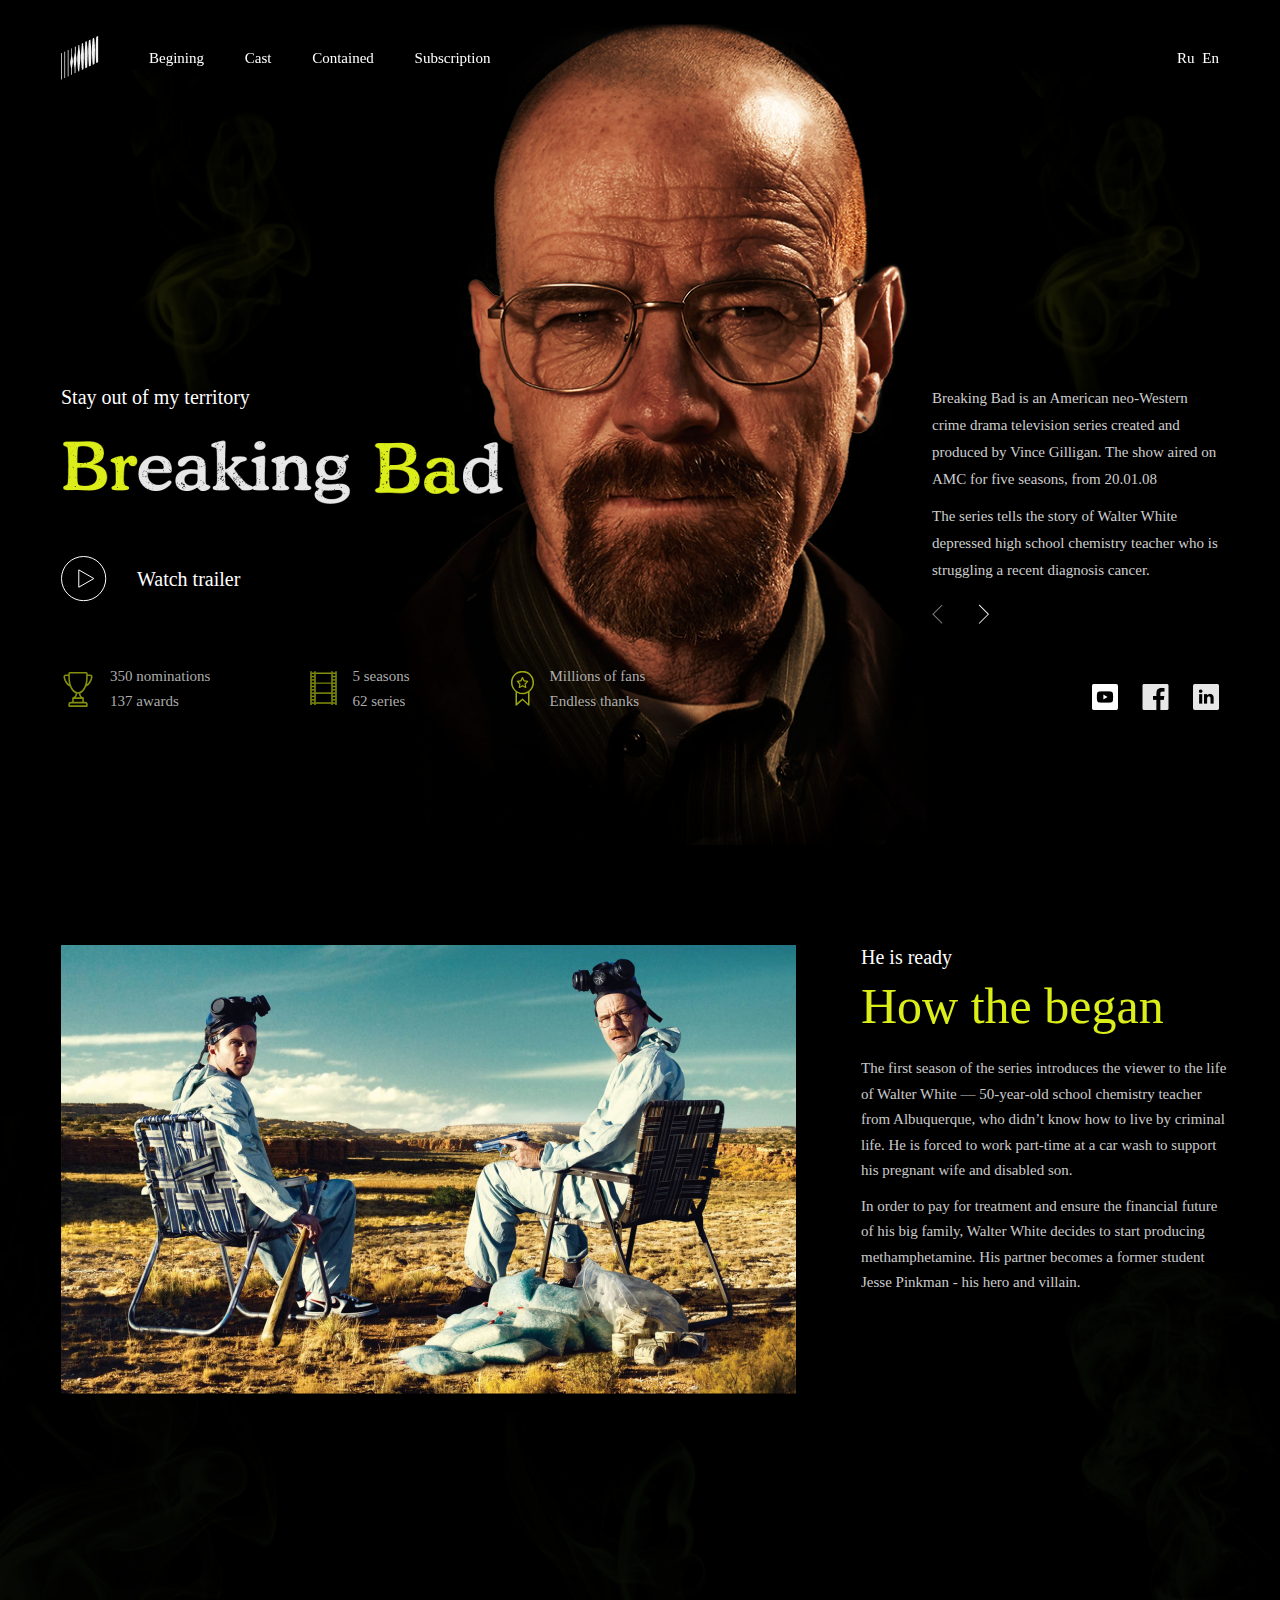
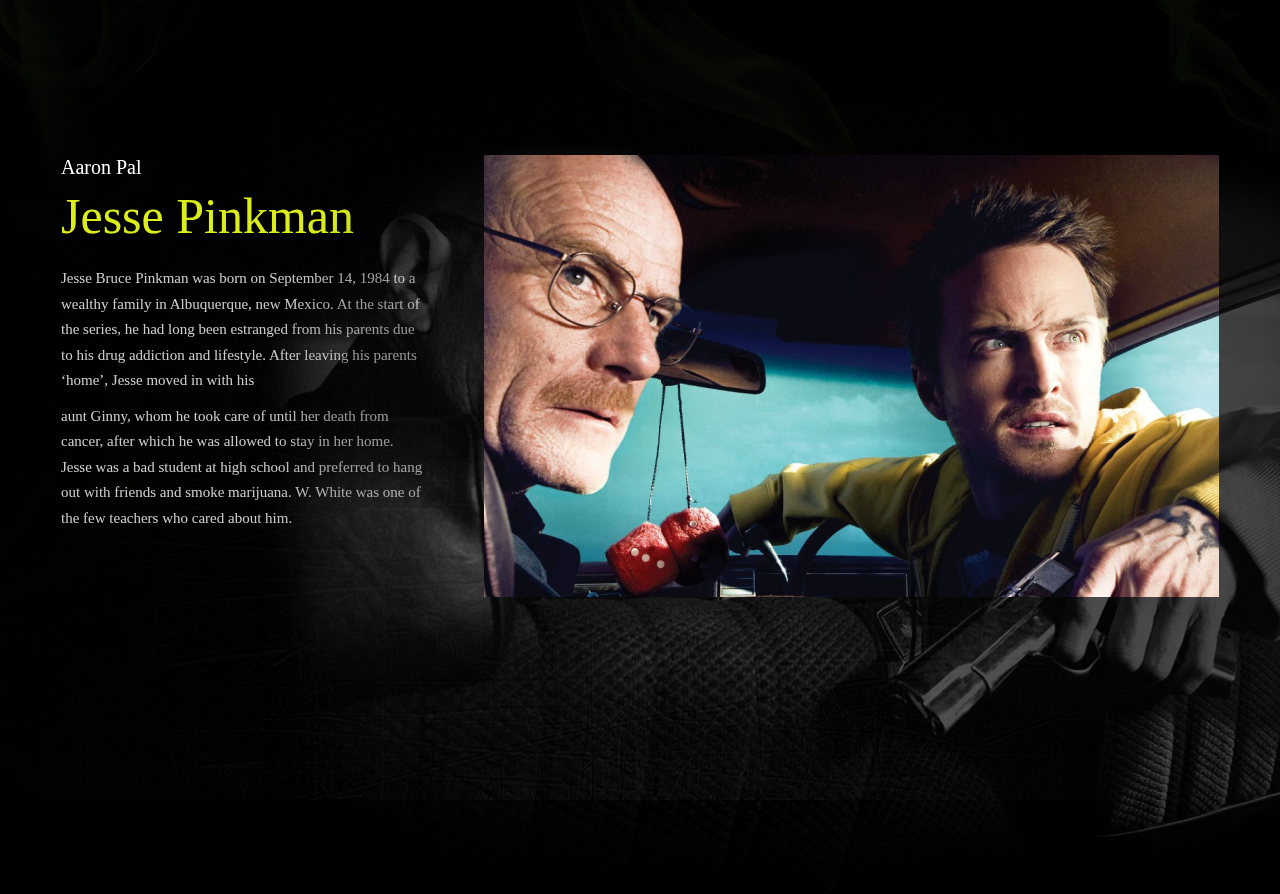
==== docs/index.html @ 936f20aa "docs" ====
<!DOCTYPE html>
<html lang="en">
  <head>
    <meta charset="UTF-8" />
    <meta name="viewport" content="width=device-width, initial-scale=1.0" />
    <meta http-equiv="X-UA-Compatible" content="ie=edge" />
    <title>Breaking Bad redesign</title>
    <link rel="stylesheet" href="css/main.css" />
    <link rel="stylesheet" href="css/swiper.css" />
    <link rel="stylesheet" href="assets/reset.css" />
    <link rel="stylesheet" href="assets/audioplayer.css" />
    <link
      href="//db.onlinewebfonts.com/c/5a2d744f08ebe9cbea82e94d86efece9?family=Cooper+Md+BT"
      rel="stylesheet"
      type="text/css"
    />
    <link rel="stylesheet" href="fonts/ProximaNova/stylesheet.css" />
  </head>

  <body>
    <!-- Head -->
    <div class="header">
      <div class="wrapper">
        <!-- Head logo, menu-->
        <div class="top-panel">
          <div class="container">
            <div class="row-top-panel">
              <div class="top-panel__notification">
                <div class="top-panel__logo">
                  <a href=""><img src="/img/logo.png" alt=""/></a>
                </div>

                <div class="top-panel__menu">
                  <!-- Desctop navigations -->
                  <ul class="nav">
                    <li class="nav__item">
                      <a href="#Begining" class="nav__link">Begining</a>
                    </li>
                    <li class="nav__item">
                      <a href="#Cast" class="nav__link">Cast</a>
                    </li>
                    <li class="nav__item">
                      <a href="#Сontained" class="nav__link">Сontained</a>
                    </li>
                    <li class="nav__item">
                      <a href="#Subscription" class="nav__link">Subscription</a>
                    </li>
                  </ul>
                  <!--// Desctop navigations -->
                </div>
              </div>
              <div class="top-panel__language top-panel__menu">
                <ul class="nav">
                  <li class="nav__item nav__item--small">
                    <a class="nav__link" href="#">Ru</a>
                  </li>
                  <li class="nav__item">
                    <a class="nav__link" href="#">En</a>
                  </li>
                </ul>

                <!-- Button menu -->
                <div id="menu-togle" class="menu-icon">
                  <div class="menu-icon-line"></div>
                </div>
                <!--// Button menu -->

                <!-- Mobile navigations -->
                <div id="mobile-nav" class="mobile-nav">
                  <div class="mobile-nav__title">Menu</div>
                  <ul class="mobile-nav__list">
                    <li class="mobile-nav__item">
                      <a href="#Begining" class="mobile-nav__link">Begining</a>
                    </li>
                    <li class="mobile-nav__item">
                      <a href="#Jesse" class="mobile-nav__link">Jesse</a>
                    </li>
                    <li class="mobile-nav__item">
                      <a href="#Heisenberg" class="mobile-nav__link">Heisenberg</a>
                    </li>
                    <li class="mobile-nav__item">
                      <a href="#Cast" class="mobile-nav__link">Cast</a>
                    </li>
                    <li class="mobile-nav__item">
                      <a href="#Сontained" class="mobile-nav__link"
                        >Сontained</a
                      >
                    </li>
                    <li class="mobile-nav__item">
                      <a href="#Subscription" class="mobile-nav__link"
                        >Subscription</a
                      >
                    </li>
                  </ul>

                  <div class="footer-panel__language mobile-menu__language">
                    <ul class="nav-footer">
                      <li class="nav__item nav__item--small">
                        <a class="nav__link" href="#">Ru</a>
                      </li>
                      <li class="nav__item">
                        <a class="nav__link" href="#">En</a>
                      </li>
                    </ul>
                  </div>

                  <div class="mobile-menu__icons">
                    <ul>
                      <li>
                        <a href="#" class="footer-panel__icons">
                          <img src="/img/icons/youtube.png" alt="youtube" />
                        </a>
                        <a href="#" class="footer-panel__icons">
                          <img src="/img/icons/facebook.png" alt="facebook" />
                        </a>
                        <a href="#" class="footer-panel__icons">
                          <img src="/img/icons/linkedin.png" alt="instagramm" />
                        </a>
                      </li>
                    </ul>
                  </div>

                  

                </div>
                
                <!--// Mobile navigations -->

              </div>
            </div>
          </div>
        </div>
        <!-- //Head logo, menu-->

        <!-- Middle head-->
        <div class="middle-panel">
          <div class="container">
            <div class="row-middle-panel">
              <div class="middle-panel__left">
                <!-- <div class="middle-panel__left-img">
                                <img src="/img/smoke.png" alt="">
                            </div> -->
                <div class="middle-panel__slogan">
                  Stay out of my territory
                </div>
                <div class="middle-panel__title">
                  <img src="/img/header-img/title.png" alt="Breaking Bad" />
                </div>
                <div class="middle-panel__title-medium">
                  <img
                    src="/img/header-img/title-medium.png"
                    alt="Breaking Bad"
                  />
                </div>
                <div class="middle-panel__title-small">
                  <img
                    class="img-adaptive"
                    src="/img/header-img/title-small.png"
                    alt="Breaking Bad"
                  />
                </div>
                <div class="middle-panel__play">
                  <div class="middle-panel__play-img">
                    <img src="/img/play.svg" alt="play" />
                  </div>
                  <div class="middle-panel__play-text">
                    <a href="#">Watch trailer</a>
                  </div>
                </div>
              </div>
              <div class="middle-panel__first-text">
                <div class="middle-panel__right">
                  
                    <p class="middle-panel__right-text">
                      Breaking Bad is an American neo-Western crime drama television
                      series created and produced by Vince Gilligan. The show aired
                      on AMC for five seasons, from 20.01.08
                    </p>
                    <p class="middle-panel__right-text">
                      The series tells the story of Walter White depressed high
                      school chemistry teacher who is struggling a recent diagnosis
                      cancer.
                    </p>
                  
                  <div class="row-menu">
                    <div class="row-menu__left row-menu__right--opacity" data-direction="left">
                      <img
                        src="/img/icons/row-l.png"
                        alt="left"
                        data-direction="left"
                      />
                    </div>
                    <div class="row-menu__right" data-direction="right">
                      <img
                        src="/img/icons/row-r.png"
                        alt="right"
                        data-direction="right"
                      />
                    </div>
                  </div>
                </div>
              </div>
              <div class="middle-panel__second-text display-none">
                <div class="middle-panel__right">
                  <p class="middle-panel__right-text">
                    Together with his student Jesse Pinkman,
                    White turns to a life of crime by producing
                    and selling crystallized methamphetamine
                    to secure his family's future before he dies. 
                  </p>
                  <p class="middle-panel__right-text">
                    Gilligan characterized the series showing 
                    Walter's transformation from a soft-spoken 
                    Mr. Chips into famous Scarface (Al Pachino).
                  </p>
                  <div class="row-menu row-menu__second">
                    <div class="row-menu__left"  data-direction="left-second">
                      <img
                        src="/img/icons/row-l.png"
                        alt="left"
                        data-direction="left-second"
                      />
                    </div>
                    <div class="row-menu__right"  data-direction="right-second">
                      <img
                        src="/img/icons/row-r.png"
                        alt="right"
                        data-direction="right-second"
                      />
                    </div>
                  </div>
                </div>
              </div>
              <div class="middle-panel__third-text display-none">
                <div class="middle-panel__right">
                  <p class="middle-panel__right-text">
                    “Breaking bad” won wide critical acclaim, 
                    received high ratings, and was recognized 
                    one of the best American television series. 
                    The series was awarded many high awards. 
                  </p>
                  <p class="middle-panel__right-text">
                    Including 16 primetime Emmy awards, two 
                    Golden globes»,  two of the Peabody award, 
                    eight awards "Satellite», one BAFTA award.
                  </p>
                  <div class="row-menu row-menu__third">
                    <div class="row-menu__left" data-direction="left-third">
                      <img
                        src="/img/icons/row-l.png"
                        alt="left"
                        data-direction="left-third"
                      />
                    </div>
                    <div class="row-menu__right--opacity">
                      <img
                        src="/img/icons/row-r.png"
                        alt="right"
                        
                      />
                    </div>
                  </div>
                </div>
              </div>
            </div>
          </div>
        </div>
        <!-- // Middle head -->

        <!-- Footer panel head -->
        <div class="footer-panel">
          <div class="container">
            <div class="row-footer-panel">
              <div class="footer-panel__left">
                <div class="footer-panel__factoids">
                  <div class="footer-panel__factoids-price">
                    <img src="/img/factoids/trophy.svg" alt="prices" />
                  </div>
                  <div class="footer-panel__factoids-text">
                    <span>350 nominations</span>
                    <span>137 awards </span>
                  </div>
                </div>
                <div class="footer-panel__factoids">
                  <div class="footer-panel__factoids-price">
                    <img src="/img/factoids/bu.svg" alt="film" />
                  </div>
                  <div class="footer-panel__factoids-text">
                    <span>5 seasons</span>
                    <span>62 series </span>
                  </div>
                </div>
                <div
                  class="footer-panel__factoids footer-panel__factoids--length"
                >
                  <div class="footer-panel__factoids-price">
                    <img src="/img/factoids/medal.svg" alt="medal" />
                  </div>
                  <div class="footer-panel__factoids-text">
                    <span>Millions of fans</span>
                    <span>Endless thanks </span>
                  </div>
                </div>
                <div class="footer-panel__lang">
                  <ul>
                    <li class="nav__item nav__item--small">
                      <a class="nav__link" href="#">Ru</a>
                    </li>
                    <li class="nav__item">
                      <a class="nav__link" href="#">En</a>
                    </li>
                  </ul>
                </div>
                
              </div>

              <div class="footer-panel__right">
                <ul>
                  <li>
                    <a href="#" class="footer-panel__icons">
                      <img src="/img/icons/youtube.png" alt="youtube" />
                    </a>
                    <a href="#" class="footer-panel__icons">
                      <img src="/img/icons/facebook.png" alt="facebook" />
                    </a>
                    <a href="#" class="footer-panel__icons">
                      <img src="/img/icons/linkedin.png" alt="instagramm" />
                    </a>
                  </li>
                </ul>
              </div>
              
            </div>
          </div>
        </div>
        <!-- // Footer panel head -->
      </div>

      <!-- Section begin -->
      <div id="Begining" class="section-begin">
        <div class="container">
          <div class="row-section-begin">
            <div class="section-begin__left">
              <img src="/img/sections-img/begin.png" alt="Beginning" />
            </div>
            <div class="section-begin__left-medium">
              <img
                class="begin-img"
                src="/img/sections-img/begin.png"
                alt="Beginning"
              />
            </div>
            <div class="section-begin__right">
              <div class="section__subtitle">
                He is ready
              </div>
              <h2 class="section__title">
                How the began
              </h2>
              <div class="section__text">
                <p>
                  The first season of the series introduces the viewer to the
                  life of Walter White — 50-year-old school chemistry teacher
                  from Albuquerque, who didn’t know how to live by criminal
                  life. He is forced to work part-time at a car wash to support
                  his pregnant wife and disabled son.
                </p>
                <p>
                  In order to pay for treatment and ensure the financial future
                  of his big family, Walter White decides to start producing
                  methamphetamine. His partner becomes a
                  former student Jesse Pinkman - his hero and villain.
                </p>
              </div>
            </div>
          </div>
        </div>
      </div>
      <!--// Section begin -->
    </div>
    <!-- //Head -->

    <!-- Section second -->
    <div id="Jesse" class="section-second">
      <div class="container">
        <div class="row-section-second">
          <div class="section-second__right">
            <img
              src="/img/jesse.png"
              class="section-second__img"
              alt="Jesse Pinkman"
            />
          </div>
          <div class="section-second__left">
            <div class="section__subtitle">
              Aaron Pal
            </div>
            <h2 class="section__title">
              Jesse Pinkman
            </h2>
            <div class="section__text">
              <p>
                Jesse Bruce Pinkman was born on September 14, 1984 to a wealthy
                family in Albuquerque, new Mexico. At the start of the series,
                he had long been estranged from his parents due to his drug
                addiction and lifestyle. After leaving his parents ‘home’, Jesse
                moved in with his
              </p>
              <p>
                aunt Ginny, whom he took care of until her death from cancer,
                after which he was allowed to stay in her home. Jesse was a bad
                student at high school and preferred to hang out with friends
                and smoke marijuana. W. White was one of the few teachers who
                cared about him.
              </p>
            </div>
          </div>
        </div>
      </div>
    </div>

    <!--// Section second -->

    <!-- Section-third -->
    <div id="Heisenberg" class="section-third display-none">
      <div class="container">
        <div class="row-section-third">
          <div class="section-third__right">
            <img
              src="/img/heisenberg.png"
              class="section-third__img"
              alt="Jesse Pinkman"
            />
          </div>
          <div class="section-third__left">
            <div class="section__subtitle">
              He still found
            </div>
            <h2 class="section__title">
              Heisenberg
            </h2>
            <div class="section__text">
              <p>
                Is the seventh episode of the fifth season of Breaking Bad and
                the fifty-third episode altogether. In the middle of the desert,
                Walter White addresses Declan and his bodyguards about the
                methylamine deal Mike and Jess Pinkman had previously arranged.
                mine and that Walt
              </p>
              <p>
                Declan is not pleased to hear there's no methylamine and that
                Walt is keeping it all for himself. Walt offers to continue
                cooking his 99.1% pure Blue Sky. Walt explains that the
                substantial difference in quality betwe his end.
              </p>
            </div>
          </div>
        </div>
      </div>
    </div>
    <!--// Section-third -->

    <!-- Section-fourth -->
    <div id="Cast" class="section-fourth display-none">
      <div class="container">
        <div class="row-section-fourth">
          <div class="section-fourth__right">
            <img
              src="/img/rouls/mike.png"
              class="section-fourth__img"
              alt="Jonathan Banks"
            />
          </div>
          <div class="section-fourth__right-jesse">
            <img
              src="/img/rouls/jesse.jpg"
              class="section-fourth__img"
              alt="Jonathan Banks"
            />
          </div>
          <div class="section-fourth__left">
            <div class="section__subtitle">
              Jonathan Banks
            </div>
            <h2 class="section__title">
              Mike Ehrmantraut
            </h2>
            <div class="section-fourth__text">
              <p>
                Mike is a former Philadelphia police officer who works for
                Gus—and, on occasion, Saul—as a private investigator, head of
                security, cleaner, and hitman. His reasons for leaving the force
                in Philadelphia are never specified during the Breaking Bad
                series, but are detailed in Better Call Saul, never specified
                during the Breaking.
              </p>
              <p>
                Mike is a former Philadelphia police officer who works for
                Gus—and, on occasion, Saul—as a private investigator, head of
                security, cleaner, and hitman. His reasons for leaving the force
                in Philadelphia are never specified during the Breaking Bad
                series, but are detailed in Better Call Saul, who works for
                Gus—and, on occasion.
              </p>
            </div>
            <div class="section-fourth__preview">
              <div id="#jesse" class="section-fourth__preview-min">
                <div id="#jesse" class="section-fourth__preview-img">
                  <a id="#jesse" href="#"
                    ><img src="/img/rouls/min/jesse.jpg" alt="Jonathan Banks"
                  /></a>
                </div>
                <a class="section-fourth__preview-title">Jessy Pinkman</a>
              </div>
              <div class="section-fourth__preview-min">
                <div class="section-fourth__preview-img">
                  <img src="/img/rouls/min/mike.jpg" alt="Jonathan Banks" />
                </div>
                <a class="section-fourth__preview-title">Mike Ehrmantra</a>
              </div>
              <div class="section-fourth__preview-min">
                <div class="section-fourth__preview-img">
                  <img src="/img/rouls/min/gus.jpg" alt="Jonathan Banks" />
                </div>
                <a class="section-fourth__preview-title">Gussinas Fring</a>
              </div>
              <div class="section-fourth__preview-min">
                <div class="section-fourth__preview-img">
                  <img src="/img/rouls/min/saul.jpg" alt="Jonathan Banks" />
                </div>
                <a class="section-fourth__preview-title">Saul Goodman</a>
              </div>
            </div>
            <div class="section-fourth__arrow">
              <a href="#"><img src="/img/arrow-left.svg" alt="left"/></a>
              <a href="#"><img src="/img/arrow-right.svg" alt="right"/></a>
            </div>
          </div>
        </div>
      </div>
    </div>
    <!--// Section-fourth -->

    <!-- Section-fifth -->
    <div id="Сontained" class="section-fifth display-none">
      <div class="container">
        <div class="row-section-fifth">
          <div class="section-fifth__right">
            <img
              src="/img/soundtrack.png"
              class="section-fifth__img"
              alt="Breaking Bad Soundtrack"
            />
          </div>
          <div class="section-fifth__left">
            <h2 class="section-fifth__title">
              Soundtrack
            </h2>
            <div class="section-fifth__soundtrack">
              <div id="wrapper">
                <audio preload="auto" controls>
                  <source src="assets/tracks/el paso.mp3" />
                  <source src="assets/audio.ogg" />
                  <source src="assets/audio.wav" />
                </audio>
                <div class="section-fifth__song-subtitl">
                  Marty Robbins — El Paso
                </div>
              </div>
            </div>
            <div class="section-fifth__soundtrack">
              <div id="wrapper">
                <audio preload="auto" controls>
                  <source src="assets/tracks/tattooed lady.mp3" />
                  <source src="assets/audio.ogg" />
                  <source src="assets/audio.wav" />
                </audio>
                <div class="section-fifth__song-subtitl">
                  Groucho Marx — Lydia the Tattooed
                </div>
              </div>
            </div>
            <div class="section-fifth__soundtrack">
              <div id="wrapper">
                <audio preload="auto" controls>
                  <source src="assets/tracks/limelitersl.mp3" />
                  <source src="assets/audio.ogg" />
                  <source src="assets/audio.wav" />
                </audio>
                <div class="section-fifth__song-subtitl">
                  The Limeliters — Times are Getting Hard
                </div>
              </div>
            </div>
            <div class="section-fifth__soundtrack">
              <div id="wrapper">
                <audio preload="auto" controls>
                  <source src="assets/tracks/science.mp3" />
                  <source src="assets/audio.ogg" />
                  <source src="assets/audio.wav" />
                </audio>
                <div class="section-fifth__song-subtitl">
                  Dolby — She Blinded Me With Science
                </div>
              </div>
            </div>
            <div class="section-fifth__soundtrack">
              <div id="wrapper">
                <audio preload="auto" controls>
                  <source src="assets/tracks/stomp.mp3" />
                  <source src="assets/audio.ogg" />
                  <source src="assets/audio.wav" />
                </audio>
                <div class="section-fifth__song-subtitl">
                  Slim Rhodes — Gonna Romp and Stomp
                </div>
              </div>
            </div>
          </div>
        </div>
      </div>
    </div>
    <!--// Section-fifth -->

    <!--Section-sixth  -->
    <div id="Subscription" class="section-sixth display-none">
      <div class="container">
        <div class="row-section-sixth">
          <div class="section-sixth__left">
            <h1 class="section__title">
              Watch all
            </h1>
          </div>
          <div class="section-sixth__right">
            <div class="section-sixth__right-form">
              <label
                for="select"
                class="select"
                action="formdata"
                method="post"
                name="form1"
              >
                <input
                  type="radio"
                  name="list"
                  value="not_changed"
                  id="bg"
                  checked
                />
                <input
                  type="radio"
                  name="list"
                  value="not_changed"
                  id="select"
                />
                <label class="bg" for="bg"></label>
                <div class="items">
                  <input
                    type="radio"
                    name="list"
                    value="first_value"
                    id="list[0]"
                  />
                  <label for="list[0]">1 season</label>
                  <input
                    type="radio"
                    name="list"
                    value="second_value"
                    id="list[1]"
                  />
                  <label for="list[1]">2 season</label>
                </div>
              </label>
            </div>
            <div class="section-sixth__right-form">
              <form action="formdata" method="post" name="form1">
                <p>
                  <select name="list1">
                    <option>Series</option>
                    <option>1 season</option>
                    <option>2 season</option>
                    <option>3 season</option>
                    <option>4 season</option>
                    <option>5 season</option>
                  </select>
                </p>
              </form>
            </div>
          </div>
        </div>
        <div class="row-section-sixth">
          <div class="section-sixth__left">
            <div class="section-sixth__left-img">
              <img src="/img/series/сrazy_рandful.png" alt="Crazy Handful" />
            </div>
            <div class="section-sixth__left-subtitle">
              <div class="section-sixth__left-text">Crazy Handful</div>
            </div>
          </div>
          <div class="section-sixth__right-series">
            <div class="section-sixth__right-wrap">
              <div class="section-sixth__right-thumb">
                <img src="/img/series/cancer_man-m.png" alt="Canser Man" />
              </div>
              <div class="section-sixth__right-subtitle">
                <div class="section-sixth__right-text">Crazy Handful</div>
              </div>
            </div>
            <div class="section-sixth__right-wrap">
              <div class="section-sixth__right-thumb">
                <img src="/img/series/breaking-bad-m.png" alt="Canser Man" />
              </div>
              <div class="section-sixth__right-subtitle">
                <div class="section-sixth__right-text">Gray Matter</div>
              </div>
            </div>
            <div class="section-sixth__right-wrap">
              <div class="section-sixth__right-thumb">
                <img src="/img/series/gray_matter-m.png" alt="Canser Man" />
              </div>
              <div class="section-sixth__right-subtitle">
                <div class="section-sixth__right-text">Crazy Handful</div>
              </div>
            </div>
          </div>

          <div class="section-sixth__right-scroll"></div>
        </div>
      </div>
    </div>
    <!--//Section-sixth  -->

    <!-- Footer -->
    <div class="footer display-none">
      <div class="container">
        <div class="footer-row">
          <div class="footer__left">
            <div class="top-panel__logo">
              <a href=""><img src="/img/logo.png" alt=""/></a>
            </div>
            <nav class="top-panel__menu footer__left-menu">
              <ul class="nav">
                <li class="nav__item">
                  <a href="#Begining" class="nav__link">Begining</a>
                </li>
                <li class="nav__item">
                  <a href="#Cast" class="nav__link">Cast</a>
                </li>
                <li class="nav__item">
                  <a href="#Сontained" class="nav__link">Сontained</a>
                </li>
                <li class="nav__item">
                  <a href="#Subscription" class="nav__link">Subscription</a>
                </li>
              </ul>
            </nav>
          </div>
          <div class="footer__right">
            <div class="footer__right-icon">
              <ul>
                <li>
                  <a href="#" class="footer-panel__icons">
                    <img src="/img/icons/youtube.png" alt="youtube" />
                  </a>
                  <a href="#" class="footer-panel__icons">
                    <img src="/img/icons/facebook.png" alt="facebook" />
                  </a>
                  <a href="#" class="footer-panel__icons">
                    <img src="/img/icons/linkedin.png" alt="instagramm" />
                  </a>
                </li>
              </ul>
            </div>
          </div>
        </div>
      </div>
    </div>
    <!--//End Footer -->

    <script src="libs/jquery/jquery-3.4.1.min.js"></script>
    <script src="js/main.js"></script>
    <script src="libs/swiper/swiper.js"></script>
    <script src="assets/jquery.js"></script>
    <script src="assets/audioplayer.js"></script>
    <script>
      $(function() {
        $("audio").audioPlayer();
      });
    </script>
  </body>
</html>
---- docs/css/main.css ----
* {
  -webkit-box-sizing: border-box;
  -moz-box-sizing: border-box;
  box-sizing: border-box;
}
html,
body {
  height: 100%;
  min-width: 320px;
}
body {
  background-color: #000;
  margin: 0;
  font-size: 15px;
  color: #fff;
  font-family: 'Proxima Nova', 'Noto Sans';
}
/*
font-family: 'Montserrat', sans-serif;
font-family: 'Playfair Display', serif;*/
.section__title {
  font-family: 'Cooper Md BT';
  font-weight: normal;
  font-size: 40px;
  line-height: 62px;
  color: #DCEE19;
  margin: 0;
  margin-bottom: 19px;
}
@media (min-width: 1200px) {
  .section__title {
    font-size: 50px;
    line-height: 62px;
    margin: 0;
    margin-bottom: 19px;
  }
}
.section__subtitle {
  font-family: 'Cooper Md BT';
  font-size: 20px;
  line-height: 24px;
  margin-bottom: 6px;
}
.section__text {
  width: 290px;
  font-family: 'Proxima Nova';
  font-size: 14px;
  line-height: 170%;
  color: rgba(255, 255, 255, 0.8);
}
.section__text p {
  margin: 0;
  margin-bottom: 10px;
}
@media (min-width: 321px) {
  .section__text {
    width: 350px;
  }
}
@media (min-width: 1025px) {
  .section__text {
    width: 367px;
    font-size: 15px;
  }
}
.img-adaptive {
  display: block;
  max-width: 100%;
  max-height: 100%;
}
.display-none {
  display: none;
}
.display-block {
  display: block;
}
.section-begin {
  height: 800px;
  padding-top: 50px;
}
@media (min-width: 1200px) {
  .section-begin {
    padding-top: 100px;
  }
}
.row-section-begin {
  display: flex;
  justify-content: space-between;
  flex-direction: column;
}
@media (min-width: 767px) {
  .row-section-begin {
    flex-direction: row;
  }
}
.section-begin__left {
  display: none;
}
@media (min-width: 1200px) {
  .section-begin__left {
    display: block;
  }
}
.section-begin__left-medium {
  display: block;
  margin-bottom: 40px;
}
@media (min-width: 1200px) {
  .section-begin__left-medium {
    display: none;
  }
}
.section-begin__right {
  padding-bottom: 50px;
}
@media (min-width: 415px) {
  .section-begin__right {
    padding-bottom: 0;
  }
}
@media (min-width: 767px) {
  .section-begin__right {
    margin-left: 65px;
  }
}
.begin-img {
  display: block;
  max-width: 100%;
  max-height: 100%;
}
/*------Jesse-----------*/
.section-second {
  height: 800px;
  padding-top: 155px;
  position: relative;
  background-image: url(../img/bg/bg-2.jpg);
  background-repeat: no-repeat;
  background-position: center;
}
.row-section-second {
  display: flex;
  justify-content: space-between;
  flex-direction: row-reverse;
}
.section-second__right {
  margin-left: 30px;
  position: relative;
}
.section-second__right:before {
  content: '';
  background-image: url(../img/bg/bg-second.png);
  background-repeat: no-repeat;
  position: absolute;
  width: 1135px;
  height: 747px;
  right: -134px;
  top: -8px;
}
.section-second__img {
  position: relative;
}
/*------End Jesse-----------*/
/*------Heisenberg-----------*/
.section-third {
  height: 800px;
  padding-top: 155px;
  position: relative;
  background-image: url(../img/bg/bg-3.jpg);
  background-repeat: no-repeat;
  background-position: center;
}
.row-section-third {
  display: flex;
  justify-content: space-between;
}
.section-third__right {
  position: relative;
}
.section-third__right:before {
  content: '';
  background-image: url(../img/bg/bg-third.png);
  background-repeat: no-repeat;
  position: absolute;
  width: 1135px;
  height: 747px;
  left: -144px;
  top: -63px;
}
.section-third__img {
  position: relative;
}
.section-third__subtitle {
  font-family: 'Cooper Md BT';
  font-size: 20px;
  line-height: 24px;
  margin-bottom: 12px;
}
.section-third__title {
  font-family: 'Cooper Md BT';
  font-weight: normal;
  font-size: 50px;
  line-height: 60px;
  color: #DCEE19;
  margin: 0;
  margin-bottom: 30px;
}
.section-third__text {
  width: 367px;
  font-family: 'Proxima Nova';
  font-size: 15px;
  line-height: 170%;
  color: rgba(255, 255, 255, 0.8);
}
.section-third__text p {
  margin: 0;
  margin-bottom: 10px;
}
/*------End Heisenberg-----------*/
/*------Casts-----------*/
.section-fourth {
  height: 800px;
  padding-top: 75px;
  background-image: url(../img/bg/bg-4.jpg);
  background-repeat: no-repeat;
  background-position: center;
}
.row-section-fourth {
  display: flex;
  justify-content: space-between;
  flex-direction: row-reverse;
}
.section-fourth__right {
  margin-left: 30px;
}
.section-fourth__right-jesse {
  display: none;
}
.section-fourth__subtitle {
  font-family: 'Cooper Md BT';
  font-size: 20px;
  line-height: 24px;
  margin-bottom: 12px;
}
.section-fourth__title {
  font-family: 'Cooper Md BT';
  font-weight: normal;
  font-size: 50px;
  line-height: 60px;
  color: #DCEE19;
  margin: 0;
  margin-bottom: 30px;
}
.section-fourth__text {
  width: 540px;
  font-family: 'Proxima Nova';
  font-size: 15px;
  line-height: 170%;
  color: rgba(255, 255, 255, 0.8);
  margin-bottom: 35px;
}
.section-fourth__text p {
  margin: 0;
  margin-bottom: 10px;
}
.section-fourth__preview {
  display: flex;
  justify-content: space-between;
}
.section-fourth__preview-img {
  cursor: pointer;
  position: relative;
}
.section-fourth__preview-img a {
  display: block;
  text-decoration: none;
}
.section-fourth__preview-img a:hover {
  color: #DCEE19;
  transition: all 0.3s ease-in;
}
.section-fourth__preview-img:hover,
.section-fourth__preview-img:focus,
.section-fourth__preview-img:active {
  opacity: 0.5;
  transition: all 0.3s ease-in;
}
.section-fourth__preview-img:before {
  position: absolute;
  content: '';
  background-color: #242420;
  width: 103px;
  height: 141px;
  opacity: 0;
}
.section-fourth__preview-img img {
  width: 103px;
  height: 141px;
  margin-bottom: 15px;
}
.section-fourth__preview-title {
  cursor: pointer;
}
.section-fourth__preview-title:hover,
.section-fourth__preview-title:focus,
.section-fourth__preview-title:active {
  color: #DCEE19;
  transition: all 0.3s ease-in;
}
.section-fourth__arrow img {
  margin-right: 40px;
  margin-top: 20px;
  cursor: pointer;
}
/*------ End Casts-----------*/
/*------Soundtrack-----------*/
.section-fifth {
  height: 800px;
  padding-top: 177px;
  position: relative;
  background-image: url(../img/bg/bg-5.jpg);
  background-repeat: no-repeat;
  background-position: center;
}
.row-section-fifth {
  display: flex;
  justify-content: space-between;
}
.section-fifth__left {
  width: 460px;
}
.section-fifth__title {
  font-family: 'Cooper Md BT';
  font-weight: normal;
  font-size: 50px;
  line-height: 60px;
  color: #DCEE19;
  margin: 0;
  padding: 0;
  margin-bottom: 50px;
}
.section-fifth__soundtrack {
  display: flex;
  justify-content: flex-start;
  margin-bottom: 46px;
}
.section-fifth__play {
  margin-right: 30px;
}
.section-fifth__song {
  width: 100%;
}
.section-fifth__song-subtitl {
  margin-left: 115px;
  margin-top: 9px;
}
.hr {
  margin: 0;
  padding: 0;
  height: 0;
  border: 0.5px solid rgba(255, 255, 255, 0.5);
  margin-bottom: 13px;
}
/*------End Soundtrack-----------*/
/*------Watch all-----------*/
.section-sixth {
  position: relative;
  height: 800px;
  padding-top: 107px;
  background-image: url(../img/bg/bg-6.jpg);
  background-repeat: no-repeat;
  background-position: center;
}
.row-section-sixth {
  position: relative;
  display: flex;
  justify-content: space-between;
  align-items: center;
  margin-bottom: 60px;
}
.row-section-sixth:last-child {
  margin-bottom: 0;
}
.section-sixth__right {
  display: flex;
  justify-content: flex-end;
}
.section-sixth__right-form {
  color: #000;
}
.section-sixth__left-img {
  position: relative;
}
.section-sixth__left-img:before {
  content: '';
  background-image: url(../img/play-big.svg);
  background-repeat: no-repeat;
  position: absolute;
  width: 128px;
  height: 128px;
  right: 43%;
  top: 37%;
}
.section-sixth__left {
  position: relative;
}
.section-sixth__left-subtitle {
  position: absolute;
  background: rgba(22, 21, 21, 0.7);
  width: 100%;
  height: 74px;
  right: 0;
  bottom: 0;
  font-size: 20px;
}
.section-sixth__left-text {
  padding-left: 40px;
  padding-top: 25px;
}
.section-sixth__right-form {
  margin-left: 90px;
}
.section-sixth__right-wrap {
  position: relative;
  margin-right: 40px;
  margin-bottom: 41px;
}
.section-sixth__right-wrap:last-child {
  margin-bottom: 0;
}
.section-sixth__right-subtitle {
  position: absolute;
  background: rgba(22, 21, 21, 0.7);
  width: 100%;
  height: 40px;
  right: 0;
  bottom: 0;
  font-size: 15px;
}
.section-sixth__right-text {
  padding-left: 15px;
  padding-top: 12px;
}
.section-sixth__left {
  position: relative;
}
.section-sixth__left-subtitle {
  position: absolute;
  background: rgba(22, 21, 21, 0.7);
  width: 100%;
  height: 74px;
  right: 0;
  bottom: 0;
  font-size: 20px;
}
.section-sixth__right-scroll {
  position: absolute;
  right: 0;
  top: 0;
  bottom: 0;
  height: 100%;
  border-right: 1px solid #fff;
}
/*------ End Watch all-----------*/
input {
  display: none;
}
.select {
  display: inline-block;
  background-image: url(../img/season.svg);
  background-repeat: no-repeat;
  width: 152px;
  height: 55px;
  line-height: 30px;
  position: relative;
}
.select input[name="list"]:not(:checked) ~ #text {
  color: black;
  background: transparent;
}
.select input[name="list"]:checked ~ #text {
  background: transparent;
  color: transparent;
  z-index: 2;
}
#select:disabled ~ .items #text {
  background: #eee;
}
.select:before {
  content: "";
  display: inline-block;
  background: transparent;
  position: absolute;
  right: 56px;
  top: -51px;
  width: 38px;
  height: 145px;
  z-index: 5;
  text-align: center;
  line-height: 26px;
  transform: rotate(90deg);
  cursor: pointer;
}
.items {
  display: block;
  min-height: 50px;
  position: absolute;
  overflow: hidden;
  width: 150px;
  cursor: pointer;
  margin-top: 16px;
  z-index: 4;
}
#select:not(:checked) ~ .items {
  height: 30px;
}
.items label {
  border: 1px solid #ddd;
  display: none;
  padding-left: 28px;
  padding-top: 7px;
  font-size: 18px;
  background: transparent;
  color: #fff;
  height: 45px;
}
.items label:hover {
  background: rgba(22, 21, 21, 0.7);
  cursor: pointer;
}
#select:checked ~ .items {
  padding-top: 30px;
}
#select:checked ~ .items label {
  display: block;
}
.items input:checked + label {
  display: block!important;
  border: none;
  background: rgba(22, 21, 21, 0.7);
}
#select:checked ~ .bg {
  position: fixed;
  top: 0;
  left: 0;
  bottom: 0;
  right: 0;
  z-index: 0;
  background: rgba(0, 0, 0, 0.4);
}
/*--------- Header ----------*/
.header {
  overflow: hidden;
  position: relative;
  background-color: #000;
  height: 1600px;
}
@media (min-width: 667px) {
  .header {
    height: 1100px;
  }
}
@media (min-width: 820px) {
  .header {
    height: 1200px;
  }
}
@media (min-width: 1200px) {
  .header {
    height: 1600px;
    background-image: url(../img/bg/bg-1.jpg);
    background-repeat: no-repeat;
    background-position: center;
  }
}
.header .wrapper {
  display: flex;
  flex-direction: column;
  justify-content: space-between;
  background-image: url(../img/header-img/walter-m.jpg);
  background-repeat: no-repeat;
  background-position-x: 52%;
  height: 600px;
}
@media (min-width: 667px) {
  .header .wrapper {
    height: 520px;
  }
}
@media (min-width: 980px) {
  .header .wrapper {
    background-image: url(../img/header-img/walter-medium.png);
    height: 845px;
  }
}
@media (min-width: 1200px) {
  .header .wrapper {
    background-image: url(../img/header-img/walter.png);
  }
}
.container {
  max-width: 1218px;
  margin-left: auto;
  margin-right: auto;
  padding: 0 15px;
  height: 100%;
}
@media (min-width: 768px) {
  .container {
    padding: 0 30px;
  }
}
.container-big {
  width: 1440px;
}
.top-panel {
  width: 100%;
  height: 115px;
  color: #fff;
  position: fixed;
}
.row-top-panel {
  display: flex;
  -webkit-justify-content: space-between;
  justify-content: space-between;
  align-items: center;
  height: 100%;
}
.top-panel__notification {
  display: flex;
  align-items: center;
}
.top-panel__logo {
  margin-right: 50px;
}
/*---------- Menu -----------*/
.top-panel__menu {
  font-size: 15px;
  line-height: 0;
}
.nav {
  display: none;
}
@media (min-width: 1200px) {
  .nav {
    display: block;
    margin: 0;
    padding: 0;
    list-style-type: none;
    text-align: center;
  }
}
.nav__item {
  margin: 0;
  padding: 0;
  display: inline-block;
  margin-right: 37px;
}
.nav__item:last-child {
  margin-right: 0;
}
.nav__link {
  color: #fff;
  text-decoration: none;
}
.nav__link:hover,
.nav__link:focus,
.nav__link:active {
  color: #dcee19;
  transition: all 0.3s ease-in;
}
.nav__item--small {
  margin-right: 4px;
}
/*--------- Mobile navigation button --------------*/
.menu-icon {
  z-index: 19;
  position: relative;
  width: 39px;
  height: 19px;
  display: flex;
  justify-content: flex-end;
  align-items: center;
  cursor: pointer;
}
@media (min-width: 1200px) {
  .menu-icon {
    display: none;
  }
}
.menu-icon-line {
  position: relative;
  width: 39px;
  height: 1.3px;
  background-color: #fff;
}
.menu-icon-line::before {
  position: absolute;
  left: 0;
  top: -10px;
  content: '';
  width: 39px;
  height: 1.3px;
  background-color: #fff;
  transition: transform 0.2s ease-in, top 0.2s linear 0.2s;
}
.menu-icon-line::after {
  position: absolute;
  right: 0;
  top: 10px;
  content: '';
  width: 27px;
  height: 1.3px;
  background-color: #fff;
  transition: transform 0.2s ease-in, top 0.2s linear 0.2s;
}
.menu-icon.menu-icon-active .menu-icon-line {
  background-color: transparent;
}
.menu-icon.menu-icon-active .menu-icon-line::before {
  transform: rotate(45deg);
  top: 0;
  transition: top 0.2s linear, transform 0.2s ease-in 0.2s;
}
.menu-icon.menu-icon-active ::after {
  transform: rotate(-45deg);
  top: 0;
  transition: top 0.2s linear, transform 0.2s ease-in 0.2s;
}
/*--------- End Mobile navigation button --------------*/
/*--------- Mobile navigation --------------*/
.mobile-nav {
  z-index: 9;
  display: block;
  position: absolute;
  right: -300px;
  top: 0;
  padding: 30px;
  height: 3000px;
  width: 300px;
  background: rgba(12, 11, 11, 0.8);
  transition: transform 0.8s ease-in;
}
.mobile-nav--active {
  transform: translateX(-100%);
}
.mobile-nav__title {
  font-size: 20px;
  margin-top: 25px;
}
/*--------- End Mobile navigation --------------*/
.mobile-nav__list {
  display: block;
  padding: 0;
  margin-top: 40px;
}
.mobile-nav__item {
  margin-bottom: 30px;
}
.mobile-nav__link {
  color: #fff;
  text-decoration: none;
}
.mobile-nav__link:hover,
.mobile-nav__link:focus,
.mobile-nav__link:active {
  color: #dcee19;
  transition: all 0.3s ease-in;
}
.mobile-menu__icons {
  margin-top: 50px;
}
.mobile-menu__language {
  margin-top: 40px;
  margin-bottom: 20px;
}
/*---------- End Menu -----------*/
/*-------------- Middle head ----------*/
.middle-panel {
  width: 100%;
  height: 220px;
  margin-top: auto;
}
@media (min-width: 768px) {
  .middle-panel {
    height: 260px;
  }
}
@media (min-width: 978px) {
  .middle-panel {
    height: 235px;
    margin-bottom: 20px;
  }
}
@media (min-width: 1200px) {
  .middle-panel {
    height: 250px;
    margin-bottom: 32px;
  }
}
.row-middle-panel {
  display: flex;
  -webkit-justify-content: space-between;
  justify-content: space-between;
  height: 100%;
}
.middle-panel__slogan {
  font-size: 20px;
  line-height: 24px;
  margin-bottom: 30px;
}
.middle-panel__title {
  display: none;
}
@media (min-width: 1025px) {
  .middle-panel__title {
    display: block;
    margin-bottom: 40px;
  }
}
@media (min-width: 1200px) {
  .middle-panel__title {
    margin-bottom: 50px;
  }
}
.middle-panel__title-medium {
  display: none;
  margin-bottom: 50px;
}
@media (min-width: 769px) {
  .middle-panel__title-medium {
    display: block;
  }
}
@media (min-width: 1025px) {
  .middle-panel__title-medium {
    display: none;
  }
}
.middle-panel__title-small {
  display: block;
  margin-bottom: 37px;
}
@media (min-width: 769px) {
  .middle-panel__title-small {
    display: none;
  }
}
.middle-panel__play {
  display: flex;
  align-items: center;
  cursor: pointer;
}
.middle-panel__play .middle-panel__play-text {
  font-size: 20px;
  line-height: 24px;
  color: rgba(255, 255, 255, 0.9);
  margin-left: 30px;
}
.middle-panel__play .middle-panel__play-text a {
  text-decoration: none;
  color: #fff;
}
.middle-panel__play .middle-panel__play-text a:hover {
  color: #dcee19;
  transition: all 0.3s ease-in;
}
.middle-panel__right {
  display: none;
}
@media (min-width: 1024px) {
  .middle-panel__right {
    display: block;
  }
}
.middle-panel__right-text {
  margin: 0;
  max-width: 267px;
  font-size: 14px;
  line-height: 27px;
  color: #cecece;
  margin-left: auto;
  margin-bottom: 10px;
}
.middle-panel__right-text .p {
  margin: 0;
}
@media (min-width: 1025px) {
  .middle-panel__right-text {
    max-width: 287px;
    font-size: 15px;
  }
}
.row-menu {
  display: flex;
  margin-top: 20px;
}
.row-menu__left {
  margin-right: 35px;
  cursor: pointer;
}
.row-menu__right {
  cursor: pointer;
}
.row-menu__right--opacity {
  opacity: 0.5;
}
/*------------- End Middle head ---------------*/
/*---------- Footer head -------------*/
.footer-panel {
  padding-bottom: 40px;
}
@media (min-width: 667px) {
  .footer-panel {
    padding-bottom: 55px;
  }
}
@media (min-width: 998px) {
  .footer-panel {
    padding-bottom: 205px;
  }
}
@media (min-width: 1200px) {
  .footer-panel {
    padding-bottom: 135px;
  }
}
.row-footer-panel {
  display: flex;
  justify-content: space-between;
  align-items: flex-end;
}
.footer-panel__left {
  display: flex;
}
.footer-panel__factoids {
  display: none;
}
@media (min-width: 769px) {
  .footer-panel__factoids {
    display: flex;
    align-items: center;
    margin-right: 70px;
  }
}
@media (min-width: 1025px) {
  .footer-panel__factoids {
    margin-right: 100px;
  }
}
.footer-panel__factoids--length {
  margin-right: 0;
}
.footer-panel__factoids-price {
  margin-right: 15px;
}
.footer-panel__factoids-text span {
  display: block;
  font-size: 14px;
  line-height: 18px;
  color: rgba(206, 206, 206, 0.85);
  margin-bottom: 7px;
}
.footer-panel__factoids-text span:last-child {
  margin-bottom: 0;
}
@media (min-width: 1025px) {
  .footer-panel__factoids-text span {
    font-size: 15px;
  }
}
.footer-panel__icons {
  margin-left: 20px;
}
.footer-panel__icons:first-child {
  margin-left: 0;
}
.footer-panel__language {
  display: flex;
}
@media (min-width: 769px) {
  .footer-panel__language {
    display: none;
  }
}
.footer-panel__lang {
  display: flex;
}
@media (min-width: 769px) {
  .footer-panel__lang {
    display: none;
  }
}
/*---------- End footer head ---------*/
/*--------- Header ----------*/
.footer {
  width: 100%;
  height: 187px;
  background: rgba(12, 11, 11, 0.8);
  margin-top: 85px;
}
.footer-row {
  display: flex;
  justify-content: space-between;
  align-items: center;
  height: 100%;
}
.footer__left {
  display: flex;
  justify-content: flex-start;
  align-items: center;
}
.footer__left-menu {
  font-size: 20px;
  line-height: 24px;
  margin-right: 50px;
}
.footer__left-menu ul li {
  margin-right: 46px;
}
.footer__left-menu:last-child {
  margin-right: 0;
}
---- docs/assets/audioplayer.css ----
html
		{
			height: 100%;
		}

		strong
		{
			font-weight: 700;
		}
		#wrapper
		{
			width: 25em; 480
			/* height: 8.75em; 140 */
			/* position: absolute;
			top: 50%;
			left: 50%; */
			/* margin: -4.375em 0 0 -15em; 70 240 */
		}

			h1,
			h1 a,
			#copyright,
			#copyright a
			{
				color: #fff;
				text-shadow: 1px 1px 0 rgba( 0, 0, 0, .1 );
			}
			h1 a,
			#copyright a
			{
				-webkit-transition: text-shadow .25s ease;
				-moz-transition: text-shadow .25s ease;
				-ms-transition: text-shadow .25s ease;
				-o-transition: text-shadow .25s ease;
				transition: text-shadow .25s ease;
			}
				h1 a:hover,
				h1 a:focus,
				#copyright a:hover,
				#copyright a:focus
				{
					color: #fff;
					text-shadow: 1px 1px 0 rgba( 0, 0, 0, .3 );
				}
			h1 em
			{
				font-family: Baskerville, serif;
			}

		#copyright
		{
			font-size: 0.875em; /* 14 */
			text-align: center;
			margin-top: 1.429em; /* 20 */
		}
			#copyright a
			{
				font-weight: 700;
			}


		/*
			PLAYER
		*/

		.audioplayer
		{
			height: 0; /* 40 */
			color: #fff;
			text-shadow: 1px 1px 0 #000;
			position: relative;
			z-index: 1;
			background: #333;
		}


			/* mini mode (fallback) */

			.audioplayer-mini
			{
				width: 2.5em; /* 40 */
				margin: 0 auto;
			}


			/* player elements: play/pause and volume buttons, played/duration timers, progress bar of loaded/played */

			.audioplayer > div
			{
				position: absolute;
			}


			/* play/pause button */

			.audioplayer-playpause
			{
				width: 2.5em; /* 40 */
				height: 100%;
				text-align: left;
				text-indent: -9999px;
				cursor: pointer;
				z-index: 2;
				top: 0;
				left: 0;
			}
				.audioplayer:not(.audioplayer-mini) .audioplayer-playpause
				{
					border-right: 1px solid #555;
					border-right-color: rgba( 255, 255, 255, .1 );
				}
				.audioplayer-mini .audioplayer-playpause
				{
					width: 100%;
				}
				.audioplayer-playpause:hover,
				.audioplayer-playpause:focus
				{
					background-color: #222;
				}
				.audioplayer-playpause a
				{
					display: block;
				}

				/* Кнопка play */

				.audioplayer-stopped .audioplayer-playpause a
				{
					width: 45px;
					height: 45px;
					border: 0.5em solid transparent; /* 8 */
					/* border-right: none;
					border-left-color: #fff; */
					content: '';
					position: absolute;
					background-image: url(../img/icons/play.svg);
    				background-repeat: no-repeat;
					bottom: -30px;
					left: -4px;
					margin: -0.5em 0 0 -0.25em; /* 8 4 */
				}
				.audioplayer-playing .audioplayer-playpause a
				{
					width: 45px; /* 12 */
					height: 45px; /* 12 */
					position: absolute;
					background-image: url(../img/icons/audiopause.svg);
    				background-repeat: no-repeat;
					bottom: -38px;
					left: 7px;
					margin: -0.375em 0 0 -0.375em; /* 6 */
				}
					.audioplayer-playing .audioplayer-playpause a:before,
					.audioplayer-playing .audioplayer-playpause a:after
					{
						width: 40%;
						height: 100%;
						/* background-color: #fff; */
						content: '';
						position: absolute;
						top: 0;
					}
					.audioplayer-playing .audioplayer-playpause a:before
					{
						left: 0;
					}
					.audioplayer-playing .audioplayer-playpause a:after
					{
						right: 0;
					}


			/* timers */

			.audioplayer-time
			{
				width: 5.375em; /* 70 */
				height: 100%;
				line-height: 2.375em; /* 38 */
				text-align: center;
				z-index: 2;
				top: 0;
			}
				.audioplayer-time-current
				{
					border-left: 1px solid #111;
					border-left-color: rgba( 0, 0, 0, .25 );
					left: 2.5em; /* 40 */
				}
				.audioplayer-time-duration
				{
					border-right: 1px solid #555;
					border-right-color: rgba( 255, 255, 255, .1 );
					right: -5.5em; /* 40 */
				}
					.audioplayer-novolume .audioplayer-time-duration
					{
						border-right: 0;
						right: 0;
					}


			/* progress bar of loaded/played */

			.audioplayer-bar
			{
				height: 1px; /* 14 */
				background-color: #222;
				cursor: pointer;
				z-index: 1;
				top: 50%;
				right: -4.125em;
    			left: 3.875em;
    			margin-top: -0.438em;
			}
				.audioplayer-novolume .audioplayer-bar
				{
					right: 4.375em; /* 70 */
				}
				.audioplayer-bar div
				{
					width: 0;
					height: 100%;
					position: absolute;
					left: 0;
					top: 0;
				}
				.audioplayer-bar-loaded
				{
					background-color: #FFF;
					z-index: 1;
				}
				.audioplayer-bar-played
				{
					background: #DCEE19;
					z-index: 2;
				}


			/* volume button */

			.audioplayer-volume
			{
				display: none;
				width: 2.5em; /* 40 */
				height: 100%;
				border-left: 1px solid #111;
				border-left-color: rgba( 0, 0, 0, .25 );
				text-align: left;
				text-indent: -9999px;
				cursor: pointer;
				z-index: 2;
				top: 0;
				right: 0;
			}
				.audioplayer-volume:hover,
				.audioplayer-volume:focus
				{
					background-color: #222;
				}
				.audioplayer-volume-button
				{
					width: 100%;
					height: 100%;
				}
					.audioplayer-volume-button a
					{
						width: 0.313em; /* 5 */
						height: 0.375em; /* 6 */
						background-color: #fff;
						display: block;
						position: relative;
						z-index: 1;
						top: 40%;
						left: 35%;
					}
						.audioplayer-volume-button a:before,
						.audioplayer-volume-button a:after
						{
							content: '';
							position: absolute;
						}
						.audioplayer-volume-button a:before
						{
							width: 0;
							height: 0;
							border: 0.5em solid transparent; /* 8 */
							border-left: none;
							border-right-color: #fff;
							z-index: 2;
							top: 50%;
							right: -0.25em;
							margin-top: -0.5em; /* 8 */
						}
						.audioplayer:not(.audioplayer-muted) .audioplayer-volume-button a:after
						{
							/* "volume" icon by Nicolas Gallagher, http://nicolasgallagher.com/pure-css-gui-icons */
							width: 0.313em; /* 5 */
							height: 0.313em; /* 5 */
							border: 0.25em double #fff; /* 4 */
							border-width: 0.25em 0.25em 0 0; /* 4 */
							left: 0.563em; /* 9 */
							top: -0.063em; /* 1 */
							-webkit-border-radius: 0 0.938em 0 0; /* 15 */
							-moz-border-radius: 0 0.938em 0 0; /* 15 */
							border-radius: 0 0.938em 0 0; /* 15 */
							-webkit-transform: rotate( 45deg );
							-moz-transform: rotate( 45deg );
							-ms-transform: rotate( 45deg );
							-o-transform: rotate( 45deg );
							transform: rotate( 45deg );
						}


				/* volume dropdown */

				.audioplayer-volume-adjust
				{
					height: 6.25em; /* 100 */
					cursor: default;
					position: absolute;
					left: 0;
					right: -1px;
					top: -9999px;
					background: #333;
				}
					.audioplayer-volume:not(:hover) .audioplayer-volume-adjust
					{
						opacity: 0;
					}
					.audioplayer-volume:hover .audioplayer-volume-adjust
					{
						top: auto;
						bottom: 100%;
					}
					.audioplayer-volume-adjust > div
					{
						width: 40%;
						height: 80%;
						background-color: #222;
						cursor: pointer;
						position: relative;
						z-index: 1;
						margin: 30% auto 0;
					}
						.audioplayer-volume-adjust div div
						{
							width: 100%;
							height: 100%;
							position: absolute;
							bottom: 0;
							left: 0;
							background: #007fd1;
						}
				.audioplayer-novolume .audioplayer-volume
				{
					display: none;
				}


			/* CSS3 decorations */

			body
			{
				-webkit-box-shadow: inset 0 0 18.75em rgba( 0, 0, 0, .5 ); /* 300 */
				-moz-box-shadow: inset 0 0 18.75em rgba( 0, 0, 0, 5 ); /* 300 */
				box-shadow: inset 0 0 18.75em rgba( 0, 0, 0, .5 ); /* 300 */
			}
			.audioplayer
			{
				-webkit-box-shadow: inset 0 1px 0 rgba( 255, 255, 255, .15 ), 0 0 1.25em rgba( 0, 0, 0, .5 ); /* 20 */
				-moz-box-shadow: inset 0 1px 0 rgba( 255, 255, 255, .15 ), 0 0 1.25em rgba( 0, 0, 0, .5 ); /* 20 */
				box-shadow: inset 0 1px 0 rgba( 255, 255, 255, .15 ), 0 0 1.25em rgba( 0, 0, 0, .5 ); /* 20 */
			}
			.audioplayer-volume-adjust
			{
				-webkit-box-shadow: -2px -2px 2px rgba( 0, 0, 0, .15 ), 2px -2px 2px rgba( 0, 0, 0, .15 );
				-moz-box-shadow: -2px -2px 2px rgba( 0, 0, 0, .15 ), 2px -2px 2px rgba( 0, 0, 0, .15 );
				box-shadow: -2px -2px 2px rgba( 0, 0, 0, .15 ), 2px -2px 2px rgba( 0, 0, 0, .15 );
			}
			
			.audioplayer-playpause,
			.audioplayer-volume a
			{
				-webkit-filter: drop-shadow( 1px 1px 0 #000 );
				-moz-filter: drop-shadow( 1px 1px 0 #000 );
				-ms-filter: drop-shadow( 1px 1px 0 #000 );
				-o-filter: drop-shadow( 1px 1px 0 #000 );
				filter: drop-shadow( 1px 1px 0 #000 );
			}
			.audioplayer,
			.audioplayer-volume-adjust
			{
				background: -webkit-gradient( linear, left top, left bottom, from( #444 ), to( #222 ) );
				background: -webkit-linear-gradient( top, #444, #222 );
				background: -moz-linear-gradient( top, #444, #222 );
				background: -ms-radial-gradient( top, #444, #222 );
				background: -o-linear-gradient( top, #444, #222 );
				background: linear-gradient( to bottom, #444, #222 );
			}

			.audioplayer-volume-adjust div div
			{
				background: -webkit-gradient( linear, left bottom, left top, from( #007fd1 ), to( #c600ff ) );
				background: -webkit-linear-gradient( bottom, #007fd1, #c600ff );
				background: -moz-linear-gradient( bottom, #007fd1, #c600ff );
				background: -ms-radial-gradient( bottom, #007fd1, #c600ff );
				background: -o-linear-gradient( bottom, #007fd1, #c600ff );
				background: linear-gradient( to top, #007fd1, #c600ff );
			}
			.audioplayer-bar,
			.audioplayer-bar div,
			.audioplayer-volume-adjust div
			{
				-webkit-border-radius: 4px;
				-moz-border-radius: 4px;
				border-radius: 4px;
			}
			.audioplayer
			{
				-webkit-border-radius: 2px;
				-moz-border-radius: 2px;
				border-radius: 2px;
			}
			.audioplayer-volume-adjust
			{
				-webkit-border-top-left-radius: 2px;
				-webkit-border-top-right-radius: 2px;
				-moz-border-radius-topleft: 2px;
				-moz-border-radius-topright: 2px;
				border-top-left-radius: 2px;
				border-top-right-radius: 2px;
			}
			.audioplayer *,
			.audioplayer *:before,
			.audioplayer *:after
			{
				-webkit-transition: color .25s ease, background-color .25s ease, opacity .5s ease;
				-moz-transition: color .25s ease, background-color .25s ease, opacity .5s ease;
				-ms-transition: color .25s ease, background-color .25s ease, opacity .5s ease;
				-o-transition: color .25s ease, background-color .25s ease, opacity .5s ease;
				transition: color .25s ease, background-color .25s ease, opacity .5s ease;
			}


		/* responsiveness */

		@media only screen and ( max-width: 32.5em ) /* 520 */
		{
			body
			{
				-webkit-box-shadow: inset 0 0 9.375em rgba( 0, 0, 0, .5 ); /* 150 */
				-moz-box-shadow: inset 0 0 9.375em rgba( 0, 0, 0, 5 ); /* 150 */
				box-shadow: inset 0 0 9.375em rgba( 0, 0, 0, .5 ); /* 150 */
			}
			#wrapper
			{
				width: 100%;
				height: auto;
				position: static;
				padding: 1.25em; /* 20 */
				margin: 0;
			}
		}
---- docs/fonts/ProximaNova/stylesheet.css ----
/* This stylesheet generated by Transfonter (https://transfonter.org) on June 21, 2017 9:51 AM */

@font-face {
	font-family: 'Proxima Nova Cn Lt';
	src: url('ProximaNovaCond-LightIt.eot');
	src: local('Proxima Nova Condensed Light Italic'), local('ProximaNovaCond-LightIt'),
		url('ProximaNovaCond-LightIt.eot?#iefix') format('embedded-opentype'),
		url('ProximaNovaCond-LightIt.woff') format('woff'),
		url('ProximaNovaCond-LightIt.ttf') format('truetype');
	font-weight: 300;
	font-style: italic;
}

@font-face {
	font-family: 'Proxima Nova Lt';
	src: url('ProximaNova-LightIt.eot');
	src: local('Proxima Nova Light Italic'), local('ProximaNova-LightIt'),
		url('ProximaNova-LightIt.eot?#iefix') format('embedded-opentype'),
		url('ProximaNova-LightIt.woff') format('woff'),
		url('ProximaNova-LightIt.ttf') format('truetype');
	font-weight: 300;
	font-style: italic;
}

@font-face {
	font-family: 'Proxima Nova Cn Rg';
	src: url('ProximaNovaCond-Regular.eot');
	src: local('Proxima Nova Condensed Regular'), local('ProximaNovaCond-Regular'),
		url('ProximaNovaCond-Regular.eot?#iefix') format('embedded-opentype'),
		url('ProximaNovaCond-Regular.woff') format('woff'),
		url('ProximaNovaCond-Regular.ttf') format('truetype');
	font-weight: normal;
	font-style: normal;
}

@font-face {
	font-family: 'Proxima Nova Th';
	src: url('ProximaNova-Extrabld.eot');
	src: local('Proxima Nova Extrabold'), local('ProximaNova-Extrabld'),
		url('ProximaNova-Extrabld.eot?#iefix') format('embedded-opentype'),
		url('ProximaNova-Extrabld.woff') format('woff'),
		url('ProximaNova-Extrabld.ttf') format('truetype');
	font-weight: 800;
	font-style: normal;
}

@font-face {
	font-family: 'Proxima Nova Cn Bl';
	src: url('ProximaNovaCond-Black.eot');
	src: local('Proxima Nova Condensed Black'), local('ProximaNovaCond-Black'),
		url('ProximaNovaCond-Black.eot?#iefix') format('embedded-opentype'),
		url('ProximaNovaCond-Black.woff') format('woff'),
		url('ProximaNovaCond-Black.ttf') format('truetype');
	font-weight: 900;
	font-style: normal;
}

@font-face {
	font-family: 'Proxima Nova Cn Th';
	src: url('ProximaNovaCond-ExtrabldIt.eot');
	src: local('Proxima Nova Condensed Extrabold Italic'), local('ProximaNovaCond-ExtrabldIt'),
		url('ProximaNovaCond-ExtrabldIt.eot?#iefix') format('embedded-opentype'),
		url('ProximaNovaCond-ExtrabldIt.woff') format('woff'),
		url('ProximaNovaCond-ExtrabldIt.ttf') format('truetype');
	font-weight: 800;
	font-style: italic;
}

@font-face {
	font-family: 'Proxima Nova Rg';
	src: url('ProximaNova-Regular.eot');
	src: local('Proxima Nova Regular'), local('ProximaNova-Regular'),
		url('ProximaNova-Regular.eot?#iefix') format('embedded-opentype'),
		url('ProximaNova-Regular.woff') format('woff'),
		url('ProximaNova-Regular.ttf') format('truetype');
	font-weight: normal;
	font-style: normal;
}

@font-face {
	font-family: 'Proxima Nova Lt';
	src: url('ProximaNova-Semibold.eot');
	src: local('Proxima Nova Semibold'), local('ProximaNova-Semibold'),
		url('ProximaNova-Semibold.eot?#iefix') format('embedded-opentype'),
		url('ProximaNova-Semibold.woff') format('woff'),
		url('ProximaNova-Semibold.ttf') format('truetype');
	font-weight: 600;
	font-style: normal;
}

@font-face {
	font-family: 'Proxima Nova ExCn Th';
	src: url('ProximaNovaExCn-Thin.eot');
	src: local('Proxima Nova Extra Condensed Thin'), local('ProximaNovaExCn-Thin'),
		url('ProximaNovaExCn-Thin.eot?#iefix') format('embedded-opentype'),
		url('ProximaNovaExCn-Thin.woff') format('woff'),
		url('ProximaNovaExCn-Thin.ttf') format('truetype');
	font-weight: 100;
	font-style: normal;
}

@font-face {
	font-family: 'Proxima Nova Cn Lt';
	src: url('ProximaNovaCond-Semibold.eot');
	src: local('Proxima Nova Condensed Semibold'), local('ProximaNovaCond-Semibold'),
		url('ProximaNovaCond-Semibold.eot?#iefix') format('embedded-opentype'),
		url('ProximaNovaCond-Semibold.woff') format('woff'),
		url('ProximaNovaCond-Semibold.ttf') format('truetype');
	font-weight: 600;
	font-style: normal;
}

@font-face {
	font-family: 'Proxima Nova ExCn Lt';
	src: url('ProximaNovaExCn-SemiboldIt.eot');
	src: local('Proxima Nova Extra Condensed Semibold Italic'), local('ProximaNovaExCn-SemiboldIt'),
		url('ProximaNovaExCn-SemiboldIt.eot?#iefix') format('embedded-opentype'),
		url('ProximaNovaExCn-SemiboldIt.woff') format('woff'),
		url('ProximaNovaExCn-SemiboldIt.ttf') format('truetype');
	font-weight: 600;
	font-style: italic;
}

@font-face {
	font-family: 'Proxima Nova ExCn Lt';
	src: url('ProximaNovaExCn-Semibold.eot');
	src: local('Proxima Nova Extra Condensed Semibold'), local('ProximaNovaExCn-Semibold'),
		url('ProximaNovaExCn-Semibold.eot?#iefix') format('embedded-opentype'),
		url('ProximaNovaExCn-Semibold.woff') format('woff'),
		url('ProximaNovaExCn-Semibold.ttf') format('truetype');
	font-weight: 600;
	font-style: normal;
}

@font-face {
	font-family: 'Proxima Nova Th';
	src: url('ProximaNova-ThinIt.eot');
	src: local('Proxima Nova Thin Italic'), local('ProximaNova-ThinIt'),
		url('ProximaNova-ThinIt.eot?#iefix') format('embedded-opentype'),
		url('ProximaNova-ThinIt.woff') format('woff'),
		url('ProximaNova-ThinIt.ttf') format('truetype');
	font-weight: 100;
	font-style: italic;
}

@font-face {
	font-family: 'Proxima Nova Cn Th';
	src: url('ProximaNovaCond-Thin.eot');
	src: local('Proxima Nova Condensed Thin'), local('ProximaNovaCond-Thin'),
		url('ProximaNovaCond-Thin.eot?#iefix') format('embedded-opentype'),
		url('ProximaNovaCond-Thin.woff') format('woff'),
		url('ProximaNovaCond-Thin.ttf') format('truetype');
	font-weight: 100;
	font-style: normal;
}

@font-face {
	font-family: 'Proxima Nova Cn Rg';
	src: url('ProximaNovaCond-RegularIt.eot');
	src: local('Proxima Nova Condensed Regular Italic'), local('ProximaNovaCond-RegularIt'),
		url('ProximaNovaCond-RegularIt.eot?#iefix') format('embedded-opentype'),
		url('ProximaNovaCond-RegularIt.woff') format('woff'),
		url('ProximaNovaCond-RegularIt.ttf') format('truetype');
	font-weight: normal;
	font-style: italic;
}

@font-face {
	font-family: 'Proxima Nova ExCn Th';
	src: url('ProximaNovaExCn-ThinIt.eot');
	src: local('Proxima Nova Extra Condensed Thin Italic'), local('ProximaNovaExCn-ThinIt'),
		url('ProximaNovaExCn-ThinIt.eot?#iefix') format('embedded-opentype'),
		url('ProximaNovaExCn-ThinIt.woff') format('woff'),
		url('ProximaNovaExCn-ThinIt.ttf') format('truetype');
	font-weight: 100;
	font-style: italic;
}

@font-face {
	font-family: 'Proxima Nova Lt';
	src: url('ProximaNova-SemiboldIt.eot');
	src: local('Proxima Nova Semibold Italic'), local('ProximaNova-SemiboldIt'),
		url('ProximaNova-SemiboldIt.eot?#iefix') format('embedded-opentype'),
		url('ProximaNova-SemiboldIt.woff') format('woff'),
		url('ProximaNova-SemiboldIt.ttf') format('truetype');
	font-weight: 600;
	font-style: italic;
}

@font-face {
	font-family: 'Proxima Nova Rg';
	src: url('ProximaNova-RegularIt.eot');
	src: local('Proxima Nova Regular Italic'), local('ProximaNova-RegularIt'),
		url('ProximaNova-RegularIt.eot?#iefix') format('embedded-opentype'),
		url('ProximaNova-RegularIt.woff') format('woff'),
		url('ProximaNova-RegularIt.ttf') format('truetype');
	font-weight: normal;
	font-style: italic;
}

@font-face {
	font-family: 'Proxima Nova Cn Th';
	src: url('ProximaNovaCond-Extrabld.eot');
	src: local('Proxima Nova Condensed Extrabold'), local('ProximaNovaCond-Extrabld'),
		url('ProximaNovaCond-Extrabld.eot?#iefix') format('embedded-opentype'),
		url('ProximaNovaCond-Extrabld.woff') format('woff'),
		url('ProximaNovaCond-Extrabld.ttf') format('truetype');
	font-weight: 800;
	font-style: normal;
}

@font-face {
	font-family: 'Proxima Nova ExCn Th';
	src: url('ProximaNovaExCn-ExtrabldIt.eot');
	src: local('Proxima Nova Extra Condensed Extrabold Italic'), local('ProximaNovaExCn-ExtrabldIt'),
		url('ProximaNovaExCn-ExtrabldIt.eot?#iefix') format('embedded-opentype'),
		url('ProximaNovaExCn-ExtrabldIt.woff') format('woff'),
		url('ProximaNovaExCn-ExtrabldIt.ttf') format('truetype');
	font-weight: 800;
	font-style: italic;
}

@font-face {
	font-family: 'Proxima Nova ExCn Bl';
	src: url('ProximaNovaExCn-BlackIt.eot');
	src: local('Proxima Nova Extra Condensed Black Italic'), local('ProximaNovaExCn-BlackIt'),
		url('ProximaNovaExCn-BlackIt.eot?#iefix') format('embedded-opentype'),
		url('ProximaNovaExCn-BlackIt.woff') format('woff'),
		url('ProximaNovaExCn-BlackIt.ttf') format('truetype');
	font-weight: 900;
	font-style: italic;
}

@font-face {
	font-family: 'Proxima Nova ExCn Lt';
	src: url('ProximaNovaExCn-LightIt.eot');
	src: local('Proxima Nova Extra Condensed Light Italic'), local('ProximaNovaExCn-LightIt'),
		url('ProximaNovaExCn-LightIt.eot?#iefix') format('embedded-opentype'),
		url('ProximaNovaExCn-LightIt.woff') format('woff'),
		url('ProximaNovaExCn-LightIt.ttf') format('truetype');
	font-weight: 300;
	font-style: italic;
}

@font-face {
	font-family: 'Proxima Nova Cn Th';
	src: url('ProximaNovaCond-ThinIt.eot');
	src: local('Proxima Nova Condensed Thin Italic'), local('ProximaNovaCond-ThinIt'),
		url('ProximaNovaCond-ThinIt.eot?#iefix') format('embedded-opentype'),
		url('ProximaNovaCond-ThinIt.woff') format('woff'),
		url('ProximaNovaCond-ThinIt.ttf') format('truetype');
	font-weight: 100;
	font-style: italic;
}

@font-face {
	font-family: 'Proxima Nova ExCn Lt';
	src: url('ProximaNovaExCn-Light.eot');
	src: local('Proxima Nova Extra Condensed Light'), local('ProximaNovaExCn-Light'),
		url('ProximaNovaExCn-Light.eot?#iefix') format('embedded-opentype'),
		url('ProximaNovaExCn-Light.woff') format('woff'),
		url('ProximaNovaExCn-Light.ttf') format('truetype');
	font-weight: 300;
	font-style: normal;
}

@font-face {
	font-family: 'Proxima Nova Cn Rg';
	src: url('ProximaNovaCond-BoldIt.eot');
	src: local('Proxima Nova Condensed Bold Italic'), local('ProximaNovaCond-BoldIt'),
		url('ProximaNovaCond-BoldIt.eot?#iefix') format('embedded-opentype'),
		url('ProximaNovaCond-BoldIt.woff') format('woff'),
		url('ProximaNovaCond-BoldIt.ttf') format('truetype');
	font-weight: bold;
	font-style: italic;
}

@font-face {
	font-family: 'Proxima Nova ExCn Th';
	src: url('ProximaNovaExCn-Extrabld.eot');
	src: local('Proxima Nova Extra Condensed Extrabold'), local('ProximaNovaExCn-Extrabld'),
		url('ProximaNovaExCn-Extrabld.eot?#iefix') format('embedded-opentype'),
		url('ProximaNovaExCn-Extrabld.woff') format('woff'),
		url('ProximaNovaExCn-Extrabld.ttf') format('truetype');
	font-weight: 800;
	font-style: normal;
}

@font-face {
	font-family: 'Proxima Nova ExCn Rg';
	src: url('ProximaNovaExCn-BoldIt.eot');
	src: local('Proxima Nova Extra Condensed Bold Italic'), local('ProximaNovaExCn-BoldIt'),
		url('ProximaNovaExCn-BoldIt.eot?#iefix') format('embedded-opentype'),
		url('ProximaNovaExCn-BoldIt.woff') format('woff'),
		url('ProximaNovaExCn-BoldIt.ttf') format('truetype');
	font-weight: bold;
	font-style: italic;
}

@font-face {
	font-family: 'Proxima Nova Bl';
	src: url('ProximaNova-Black.eot');
	src: local('Proxima Nova Black'), local('ProximaNova-Black'),
		url('ProximaNova-Black.eot?#iefix') format('embedded-opentype'),
		url('ProximaNova-Black.woff') format('woff'),
		url('ProximaNova-Black.ttf') format('truetype');
	font-weight: 900;
	font-style: normal;
}

@font-face {
	font-family: 'Proxima Nova Rg';
	src: url('ProximaNova-Bold.eot');
	src: local('Proxima Nova Bold'), local('ProximaNova-Bold'),
		url('ProximaNova-Bold.eot?#iefix') format('embedded-opentype'),
		url('ProximaNova-Bold.woff') format('woff'),
		url('ProximaNova-Bold.ttf') format('truetype');
	font-weight: bold;
	font-style: normal;
}

@font-face {
	font-family: 'Proxima Nova ExCn Rg';
	src: url('ProximaNovaExCn-Bold.eot');
	src: local('Proxima Nova Extra Condensed Bold'), local('ProximaNovaExCn-Bold'),
		url('ProximaNovaExCn-Bold.eot?#iefix') format('embedded-opentype'),
		url('ProximaNovaExCn-Bold.woff') format('woff'),
		url('ProximaNovaExCn-Bold.ttf') format('truetype');
	font-weight: bold;
	font-style: normal;
}

@font-face {
	font-family: 'Proxima Nova Th';
	src: url('ProximaNovaT-Thin.eot');
	src: local('Proxima Nova Thin'), local('ProximaNovaT-Thin'),
		url('ProximaNovaT-Thin.eot?#iefix') format('embedded-opentype'),
		url('ProximaNovaT-Thin.woff') format('woff'),
		url('ProximaNovaT-Thin.ttf') format('truetype');
	font-weight: 100;
	font-style: normal;
}

@font-face {
	font-family: 'Proxima Nova Rg';
	src: url('ProximaNova-BoldIt.eot');
	src: local('Proxima Nova Bold Italic'), local('ProximaNova-BoldIt'),
		url('ProximaNova-BoldIt.eot?#iefix') format('embedded-opentype'),
		url('ProximaNova-BoldIt.woff') format('woff'),
		url('ProximaNova-BoldIt.ttf') format('truetype');
	font-weight: bold;
	font-style: italic;
}

@font-face {
	font-family: 'Proxima Nova Cn Rg';
	src: url('ProximaNovaCond-Bold.eot');
	src: local('Proxima Nova Condensed Bold'), local('ProximaNovaCond-Bold'),
		url('ProximaNovaCond-Bold.eot?#iefix') format('embedded-opentype'),
		url('ProximaNovaCond-Bold.woff') format('woff'),
		url('ProximaNovaCond-Bold.ttf') format('truetype');
	font-weight: bold;
	font-style: normal;
}

@font-face {
	font-family: 'Proxima Nova ExCn Bl';
	src: url('ProximaNovaExCn-Black.eot');
	src: local('Proxima Nova Extra Condensed Black'), local('ProximaNovaExCn-Black'),
		url('ProximaNovaExCn-Black.eot?#iefix') format('embedded-opentype'),
		url('ProximaNovaExCn-Black.woff') format('woff'),
		url('ProximaNovaExCn-Black.ttf') format('truetype');
	font-weight: 900;
	font-style: normal;
}

@font-face {
	font-family: 'Proxima Nova ExCn Rg';
	src: url('ProximaNovaExCn-RegularIt.eot');
	src: local('Proxima Nova Extra Condensed Regular Italic'), local('ProximaNovaExCn-RegularIt'),
		url('ProximaNovaExCn-RegularIt.eot?#iefix') format('embedded-opentype'),
		url('ProximaNovaExCn-RegularIt.woff') format('woff'),
		url('ProximaNovaExCn-RegularIt.ttf') format('truetype');
	font-weight: normal;
	font-style: italic;
}

@font-face {
	font-family: 'Proxima Nova Cn Lt';
	src: url('ProximaNovaCond-Light.eot');
	src: local('Proxima Nova Condensed Light'), local('ProximaNovaCond-Light'),
		url('ProximaNovaCond-Light.eot?#iefix') format('embedded-opentype'),
		url('ProximaNovaCond-Light.woff') format('woff'),
		url('ProximaNovaCond-Light.ttf') format('truetype');
	font-weight: 300;
	font-style: normal;
}

@font-face {
	font-family: 'Proxima Nova Th';
	src: url('ProximaNova-ExtrabldIt.eot');
	src: local('Proxima Nova Extrabold Italic'), local('ProximaNova-ExtrabldIt'),
		url('ProximaNova-ExtrabldIt.eot?#iefix') format('embedded-opentype'),
		url('ProximaNova-ExtrabldIt.woff') format('woff'),
		url('ProximaNova-ExtrabldIt.ttf') format('truetype');
	font-weight: 800;
	font-style: italic;
}

@font-face {
	font-family: 'Proxima Nova Cn Bl';
	src: url('ProximaNovaCond-BlackIt.eot');
	src: local('Proxima Nova Condensed Black Italic'), local('ProximaNovaCond-BlackIt'),
		url('ProximaNovaCond-BlackIt.eot?#iefix') format('embedded-opentype'),
		url('ProximaNovaCond-BlackIt.woff') format('woff'),
		url('ProximaNovaCond-BlackIt.ttf') format('truetype');
	font-weight: 900;
	font-style: italic;
}

@font-face {
	font-family: 'Proxima Nova ExCn Rg';
	src: url('ProximaNovaExCn-Regular.eot');
	src: local('Proxima Nova Extra Condensed Regular'), local('ProximaNovaExCn-Regular'),
		url('ProximaNovaExCn-Regular.eot?#iefix') format('embedded-opentype'),
		url('ProximaNovaExCn-Regular.woff') format('woff'),
		url('ProximaNovaExCn-Regular.ttf') format('truetype');
	font-weight: normal;
	font-style: normal;
}

@font-face {
	font-family: 'Proxima Nova Lt';
	src: url('ProximaNova-Light.eot');
	src: local('Proxima Nova Light'), local('ProximaNova-Light'),
		url('ProximaNova-Light.eot?#iefix') format('embedded-opentype'),
		url('ProximaNova-Light.woff') format('woff'),
		url('ProximaNova-Light.ttf') format('truetype');
	font-weight: 300;
	font-style: normal;
}

@font-face {
	font-family: 'Proxima Nova Cn Lt';
	src: url('ProximaNovaCond-SemiboldIt.eot');
	src: local('Proxima Nova Condensed Semibold Italic'), local('ProximaNovaCond-SemiboldIt'),
		url('ProximaNovaCond-SemiboldIt.eot?#iefix') format('embedded-opentype'),
		url('ProximaNovaCond-SemiboldIt.woff') format('woff'),
		url('ProximaNovaCond-SemiboldIt.ttf') format('truetype');
	font-weight: 600;
	font-style: italic;
}

@font-face {
	font-family: 'Proxima Nova Bl';
	src: url('ProximaNova-BlackIt.eot');
	src: local('Proxima Nova Black Italic'), local('ProximaNova-BlackIt'),
		url('ProximaNova-BlackIt.eot?#iefix') format('embedded-opentype'),
		url('ProximaNova-BlackIt.woff') format('woff'),
		url('ProximaNova-BlackIt.ttf') format('truetype');
	font-weight: 900;
	font-style: italic;
}
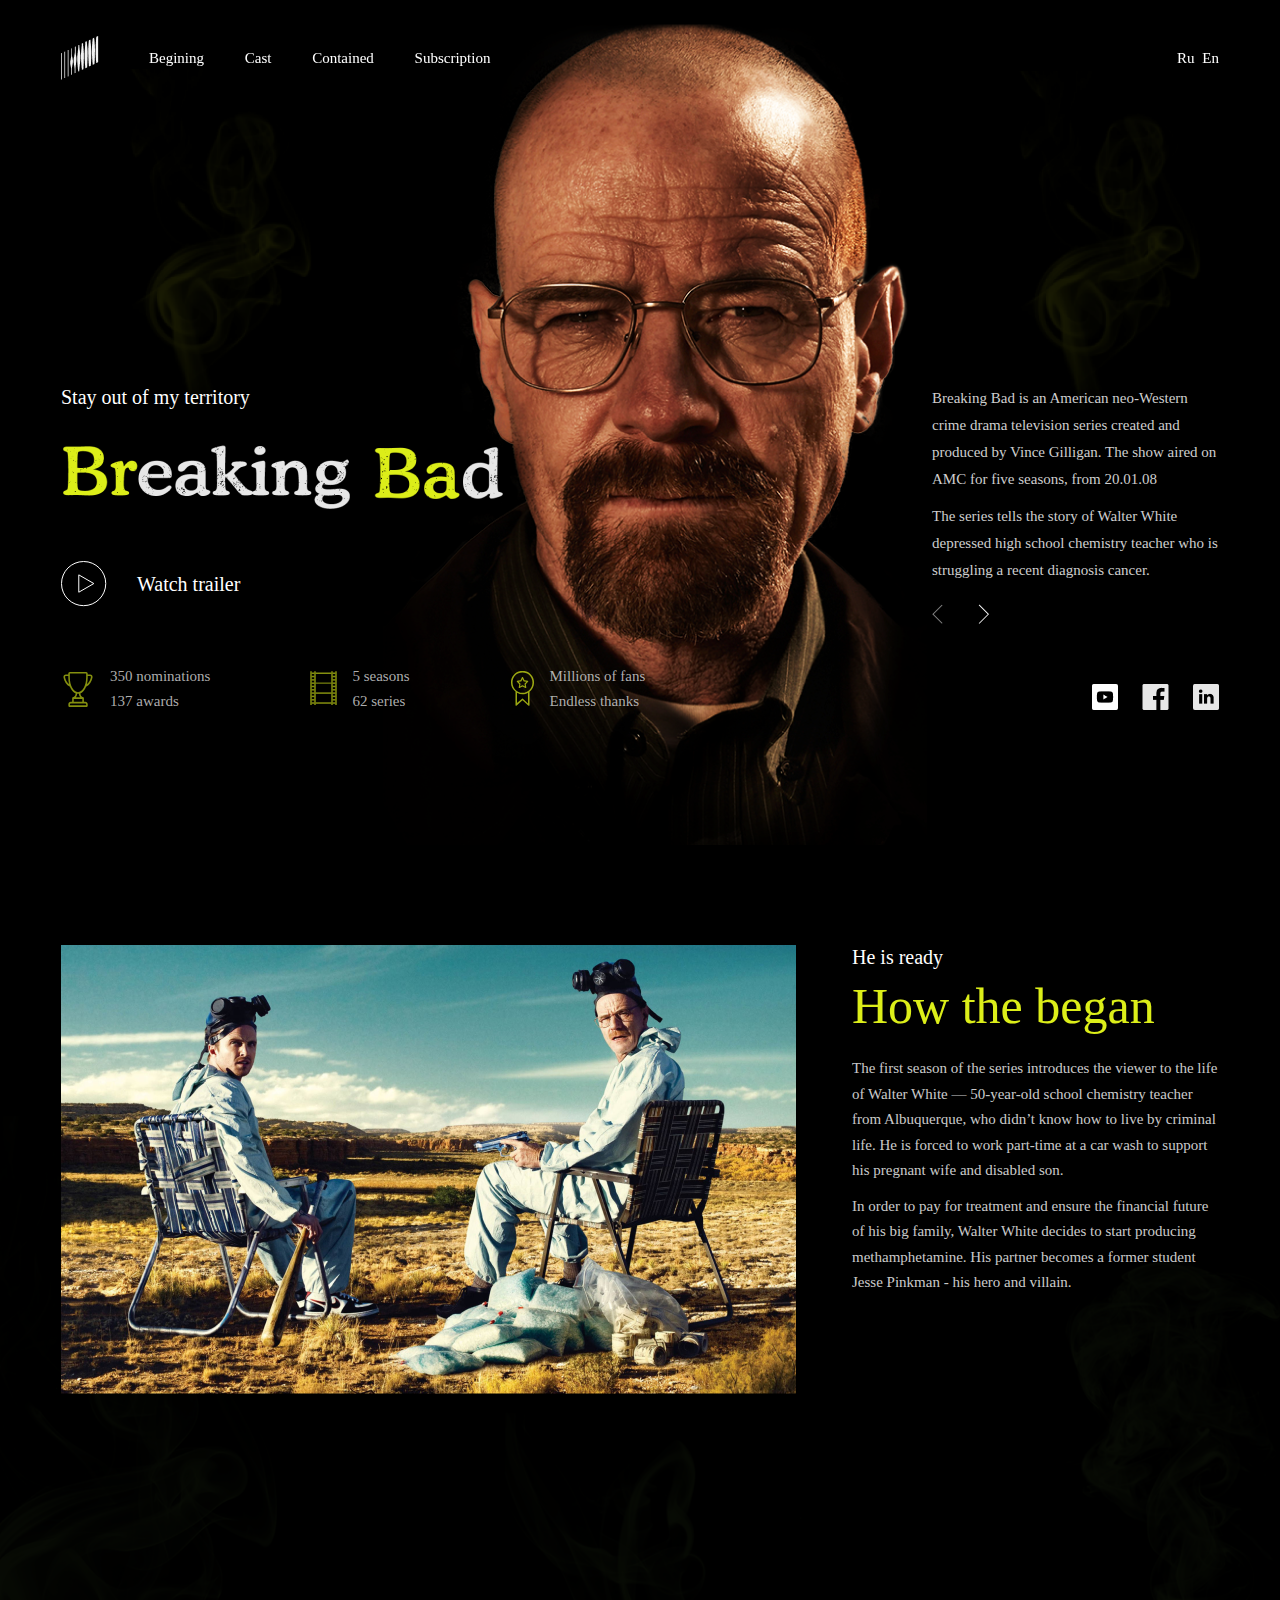
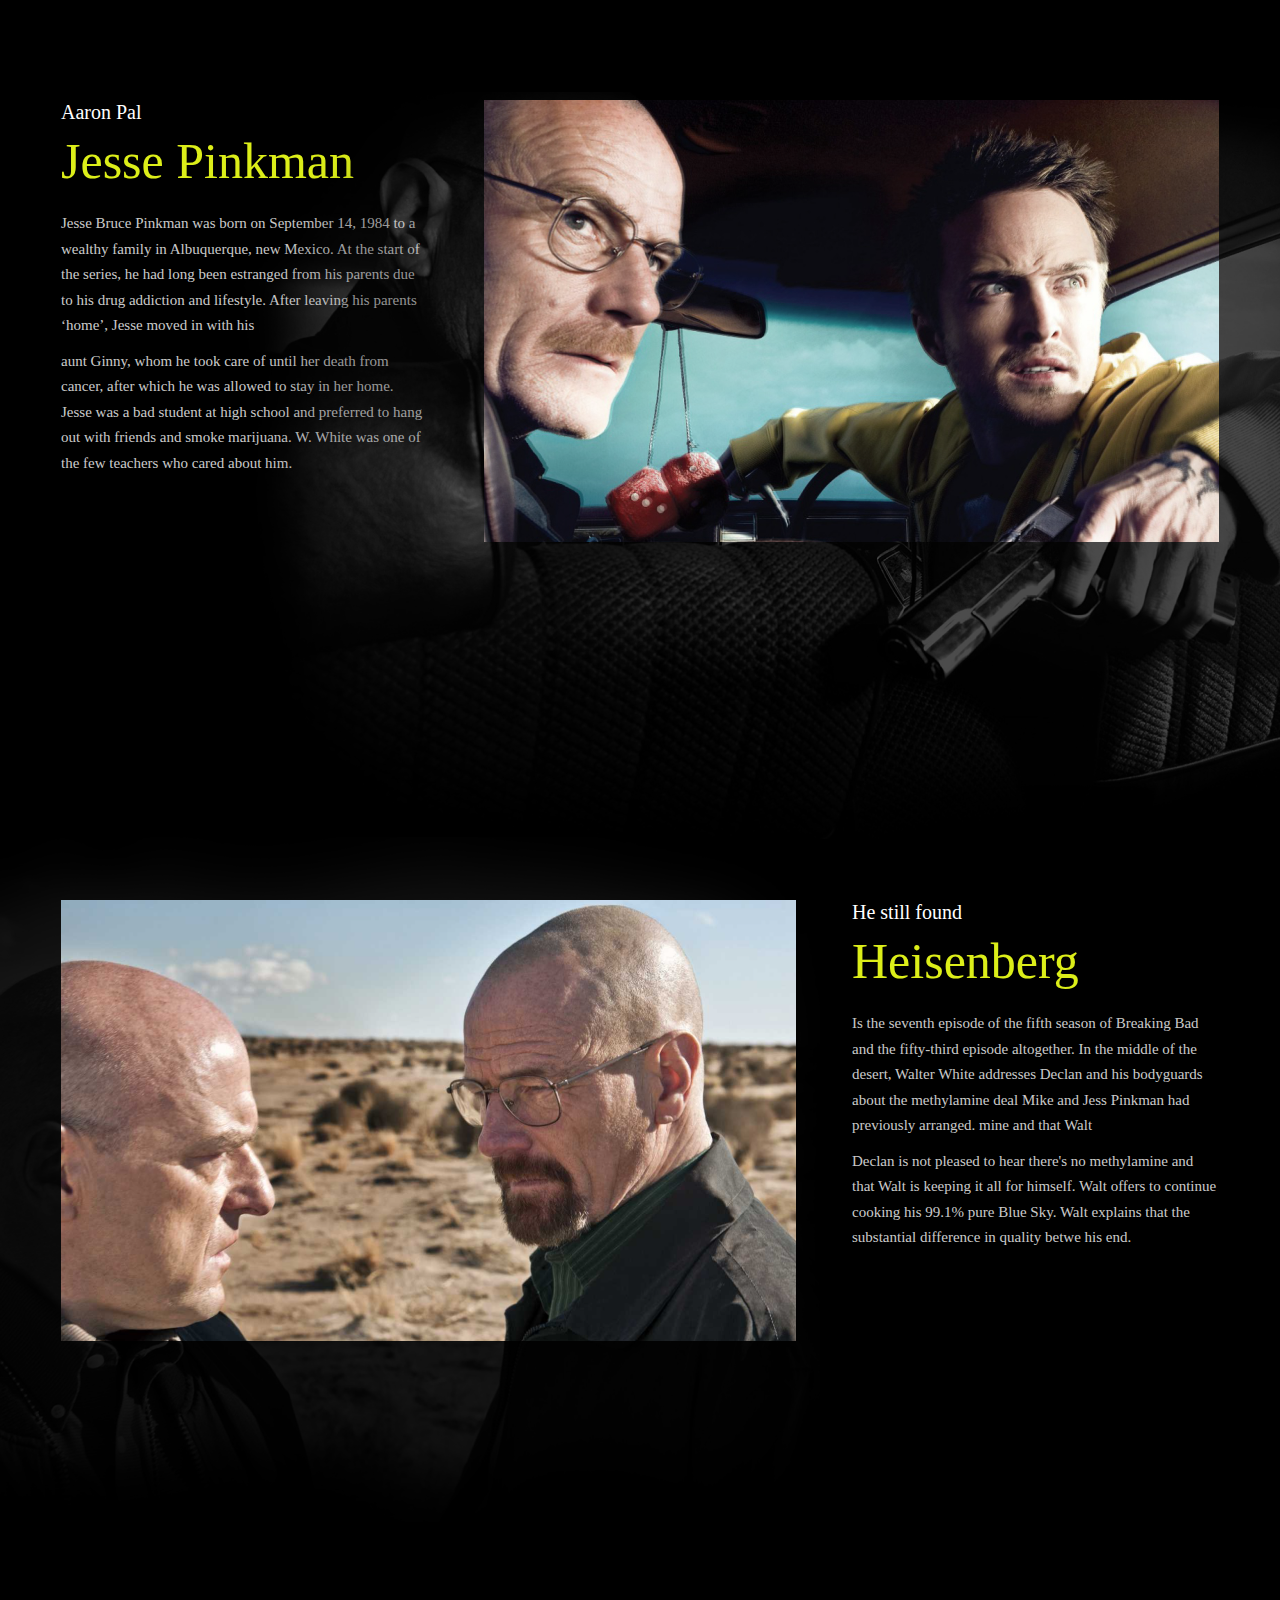
==== commit 1f74d516: "docs" ====
--- a/docs/index.html
+++ b/docs/index.html
@@ -6,7 +6,7 @@
     <meta http-equiv="X-UA-Compatible" content="ie=edge" />
     <title>Breaking Bad redesign</title>
     <link rel="stylesheet" href="css/main.css" />
-    <link rel="stylesheet" href="css/swiper.css" />
+    <link rel="stylesheet" href="css/swiper.min.css" />
     <link rel="stylesheet" href="assets/reset.css" />
     <link rel="stylesheet" href="assets/audioplayer.css" />
     <link
@@ -27,7 +27,7 @@
             <div class="row-top-panel">
               <div class="top-panel__notification">
                 <div class="top-panel__logo">
-                  <a href=""><img src="/img/logo.png" alt=""/></a>
+                  <a href=""><img src="/img/logo.png" alt="" /></a>
                 </div>
 
                 <div class="top-panel__menu">
@@ -76,7 +76,9 @@
                       <a href="#Jesse" class="mobile-nav__link">Jesse</a>
                     </li>
                     <li class="mobile-nav__item">
-                      <a href="#Heisenberg" class="mobile-nav__link">Heisenberg</a>
+                      <a href="#Heisenberg" class="mobile-nav__link"
+                        >Heisenberg</a
+                      >
                     </li>
                     <li class="mobile-nav__item">
                       <a href="#Cast" class="mobile-nav__link">Cast</a>
@@ -119,13 +121,9 @@
                       </li>
                     </ul>
                   </div>
-
-                  
-
-                </div>
-                
+                </div>
+
                 <!--// Mobile navigations -->
-
               </div>
             </div>
           </div>
@@ -170,20 +168,22 @@
               </div>
               <div class="middle-panel__first-text">
                 <div class="middle-panel__right">
-                  
-                    <p class="middle-panel__right-text">
-                      Breaking Bad is an American neo-Western crime drama television
-                      series created and produced by Vince Gilligan. The show aired
-                      on AMC for five seasons, from 20.01.08
-                    </p>
-                    <p class="middle-panel__right-text">
-                      The series tells the story of Walter White depressed high
-                      school chemistry teacher who is struggling a recent diagnosis
-                      cancer.
-                    </p>
-                  
+                  <p class="middle-panel__right-text">
+                    Breaking Bad is an American neo-Western crime drama
+                    television series created and produced by Vince Gilligan.
+                    The show aired on AMC for five seasons, from 20.01.08
+                  </p>
+                  <p class="middle-panel__right-text">
+                    The series tells the story of Walter White depressed high
+                    school chemistry teacher who is struggling a recent
+                    diagnosis cancer.
+                  </p>
+
                   <div class="row-menu">
-                    <div class="row-menu__left row-menu__right--opacity" data-direction="left">
+                    <div
+                      class="row-menu__left row-menu__right--opacity"
+                      data-direction="left"
+                    >
                       <img
                         src="/img/icons/row-l.png"
                         alt="left"
@@ -203,25 +203,25 @@
               <div class="middle-panel__second-text display-none">
                 <div class="middle-panel__right">
                   <p class="middle-panel__right-text">
-                    Together with his student Jesse Pinkman,
-                    White turns to a life of crime by producing
-                    and selling crystallized methamphetamine
-                    to secure his family's future before he dies. 
+                    Together with his student Jesse Pinkman, White turns to a
+                    life of crime by producing and selling crystallized
+                    methamphetamine to secure his family's future before he
+                    dies.
                   </p>
                   <p class="middle-panel__right-text">
-                    Gilligan characterized the series showing 
-                    Walter's transformation from a soft-spoken 
-                    Mr. Chips into famous Scarface (Al Pachino).
+                    Gilligan characterized the series showing Walter's
+                    transformation from a soft-spoken Mr. Chips into famous
+                    Scarface (Al Pachino).
                   </p>
                   <div class="row-menu row-menu__second">
-                    <div class="row-menu__left"  data-direction="left-second">
+                    <div class="row-menu__left" data-direction="left-second">
                       <img
                         src="/img/icons/row-l.png"
                         alt="left"
                         data-direction="left-second"
                       />
                     </div>
-                    <div class="row-menu__right"  data-direction="right-second">
+                    <div class="row-menu__right" data-direction="right-second">
                       <img
                         src="/img/icons/row-r.png"
                         alt="right"
@@ -234,15 +234,14 @@
               <div class="middle-panel__third-text display-none">
                 <div class="middle-panel__right">
                   <p class="middle-panel__right-text">
-                    “Breaking bad” won wide critical acclaim, 
-                    received high ratings, and was recognized 
-                    one of the best American television series. 
-                    The series was awarded many high awards. 
+                    “Breaking bad” won wide critical acclaim, received high
+                    ratings, and was recognized one of the best American
+                    television series. The series was awarded many high awards.
                   </p>
                   <p class="middle-panel__right-text">
-                    Including 16 primetime Emmy awards, two 
-                    Golden globes»,  two of the Peabody award, 
-                    eight awards "Satellite», one BAFTA award.
+                    Including 16 primetime Emmy awards, two Golden globes», two
+                    of the Peabody award, eight awards "Satellite», one BAFTA
+                    award.
                   </p>
                   <div class="row-menu row-menu__third">
                     <div class="row-menu__left" data-direction="left-third">
@@ -253,11 +252,7 @@
                       />
                     </div>
                     <div class="row-menu__right--opacity">
-                      <img
-                        src="/img/icons/row-r.png"
-                        alt="right"
-                        
-                      />
+                      <img src="/img/icons/row-r.png" alt="right" />
                     </div>
                   </div>
                 </div>
@@ -311,7 +306,6 @@
                     </li>
                   </ul>
                 </div>
-                
               </div>
 
               <div class="footer-panel__right">
@@ -329,7 +323,6 @@
                   </li>
                 </ul>
               </div>
-              
             </div>
           </div>
         </div>
@@ -368,8 +361,8 @@
                 <p>
                   In order to pay for treatment and ensure the financial future
                   of his big family, Walter White decides to start producing
-                  methamphetamine. His partner becomes a
-                  former student Jesse Pinkman - his hero and villain.
+                  methamphetamine. His partner becomes a former student Jesse
+                  Pinkman - his hero and villain.
                 </p>
               </div>
             </div>
@@ -382,12 +375,23 @@
 
     <!-- Section second -->
     <div id="Jesse" class="section-second">
-      <div class="container">
+      <div class="container container-bg">
         <div class="row-section-second">
           <div class="section-second__right">
             <img
-              src="/img/jesse.png"
-              class="section-second__img"
+              src="/img/sections-img/jesse.png"
+              alt="Jesse Pinkman"
+            />
+          </div>
+          <div class="section-second__right-medium">
+            <img
+              src="/img/sections-img/jesse-medium.png"
+              alt="Jesse Pinkman"
+            />
+          </div>
+          <div class="section-second__right-small">
+            <img
+              src="/img/sections-img/jesse-small.png"
               alt="Jesse Pinkman"
             />
           </div>
@@ -422,17 +426,31 @@
     <!--// Section second -->
 
     <!-- Section-third -->
-    <div id="Heisenberg" class="section-third display-none">
-      <div class="container">
-        <div class="row-section-third">
+    <div id="Heisenberg" class="section-third section-second">
+      <div class="container container-bg--second">
+        <div class="row-section-third row-section-second">
           <div class="section-third__right">
             <img
-              src="/img/heisenberg.png"
+              src="/img/sections-img/heisenberg.png"
               class="section-third__img"
-              alt="Jesse Pinkman"
+              alt="Heisenberg"
             />
           </div>
-          <div class="section-third__left">
+          <div class="section-third__right--medium">
+            <img
+              src="/img/sections-img/heisenberg-medium.png"
+              class="section-third__img"
+              alt="Heisenberg"
+            />
+          </div>
+          <div class="section-third__right--small">
+            <img
+              src="/img/sections-img/heisenberg-small.png"
+              class="section-third__img"
+              alt="Heisenberg"
+            />
+          </div>
+          <div class="section-third__left section-second__left">
             <div class="section__subtitle">
               He still found
             </div>
@@ -503,6 +521,62 @@
                 Gus—and, on occasion.
               </p>
             </div>
+
+
+            <!-- <div class="swiper-container">
+
+              <div class="swiper-wrapper">
+
+                <div class="swiper-slide">
+                  <div id="#jesse" class="section-fourth__preview-min">
+                    <div id="#jesse" class="section-fourth__preview-img">
+                      <a id="#jesse" href="#"
+                        ><img
+                          src="/img/rouls/min/jesse.jpg"
+                          alt="Jonathan Banks"
+                      /></a>
+                    </div>
+                    <a class="section-fourth__preview-title">Jessy Pinkman</a>
+                  </div>
+                </div>
+                <div class="swiper-slide">
+                  <div class="section-fourth__preview-min">
+                    <div class="section-fourth__preview-img">
+                      <img src="/img/rouls/min/mike.jpg" alt="Jonathan Banks" />
+                    </div>
+                    <a class="section-fourth__preview-title">Mike Ehrmantra</a>
+                  </div>
+                </div>
+                <div class="swiper-slide">
+                  <div class="section-fourth__preview-min">
+                    <div class="section-fourth__preview-img">
+                      <img src="/img/rouls/min/gus.jpg" alt="Jonathan Banks" />
+                    </div>
+                    <a class="section-fourth__preview-title">Gussinas Fring</a>
+                  </div>
+                </div>
+                <div class="swiper-slide">
+                  <div class="section-fourth__preview-min">
+                    <div class="section-fourth__preview-img">
+                      <img src="/img/rouls/min/saul.jpg" alt="Jonathan Banks" />
+                    </div>
+                    <a class="section-fourth__preview-title">Saul Goodman</a>
+                  </div>
+                </div>
+                <div class="swiper-slide">
+                  <div class="section-fourth__preview-min">
+                    <div class="section-fourth__preview-img">
+                      <img src="/img/rouls/min/saul.jpg" alt="Jonathan Banks" />
+                    </div>
+                    <a class="section-fourth__preview-title">Saul Goodman</a>
+                  </div>
+                </div>
+              </div>
+
+              <div class="swiper-button-prev"></div>
+              <div class="swiper-button-next"></div>
+            </div> -->
+
             <div class="section-fourth__preview">
               <div id="#jesse" class="section-fourth__preview-min">
                 <div id="#jesse" class="section-fourth__preview-img">
@@ -532,8 +606,8 @@
               </div>
             </div>
             <div class="section-fourth__arrow">
-              <a href="#"><img src="/img/arrow-left.svg" alt="left"/></a>
-              <a href="#"><img src="/img/arrow-right.svg" alt="right"/></a>
+              <a href="#"><img src="/img/arrow-left.svg" alt="left" /></a>
+              <a href="#"><img src="/img/arrow-right.svg" alt="right" /></a>
             </div>
           </div>
         </div>
@@ -736,7 +810,7 @@
         <div class="footer-row">
           <div class="footer__left">
             <div class="top-panel__logo">
-              <a href=""><img src="/img/logo.png" alt=""/></a>
+              <a href=""><img src="/img/logo.png" alt="" /></a>
             </div>
             <nav class="top-panel__menu footer__left-menu">
               <ul class="nav">
@@ -777,14 +851,14 @@
     </div>
     <!--//End Footer -->
 
+    <script src="js/swiper.min.js"></script>
     <script src="libs/jquery/jquery-3.4.1.min.js"></script>
     <script src="js/main.js"></script>
-    <script src="libs/swiper/swiper.js"></script>
     <script src="assets/jquery.js"></script>
     <script src="assets/audioplayer.js"></script>
     <script>
-      $(function() {
-        $("audio").audioPlayer();
+      $(function () {
+        $('audio').audioPlayer();
       });
     </script>
   </body>
--- a/docs/css/main.css
+++ b/docs/css/main.css
@@ -54,7 +54,7 @@
 }
 @media (min-width: 321px) {
   .section__text {
-    width: 350px;
+    width: 340px;
   }
 }
 @media (min-width: 1025px) {
@@ -88,7 +88,7 @@
   justify-content: space-between;
   flex-direction: column;
 }
-@media (min-width: 767px) {
+@media (min-width: 769px) {
   .row-section-begin {
     flex-direction: row;
   }
@@ -118,9 +118,9 @@
     padding-bottom: 0;
   }
 }
-@media (min-width: 767px) {
+@media (min-width: 769px) {
   .section-begin__right {
-    margin-left: 65px;
+    margin-left: 55px;
   }
 }
 .begin-img {
@@ -128,94 +128,203 @@
   max-width: 100%;
   max-height: 100%;
 }
-/*------Jesse-----------*/
+/*------Section second - Jesse-----------*/
 .section-second {
-  height: 800px;
-  padding-top: 155px;
-  position: relative;
-  background-image: url(../img/bg/bg-2.jpg);
-  background-repeat: no-repeat;
-  background-position: center;
+  height: 680px;
+  padding-top: 100px;
+  position: relative;
+}
+@media (min-width: 450px) {
+  .section-second {
+    height: 900px;
+  }
+}
+@media (min-width: 768px) {
+  .section-second {
+    height: 600px;
+  }
+}
+@media (min-width: 1200px) {
+  .section-second {
+    height: 800px;
+  }
 }
 .row-section-second {
   display: flex;
   justify-content: space-between;
-  flex-direction: row-reverse;
+  flex-direction: column;
+}
+@media (min-width: 768px) {
+  .row-section-second {
+    flex-direction: row-reverse;
+  }
 }
 .section-second__right {
-  margin-left: 30px;
-  position: relative;
-}
-.section-second__right:before {
-  content: '';
-  background-image: url(../img/bg/bg-second.png);
-  background-repeat: no-repeat;
-  position: absolute;
-  width: 1135px;
-  height: 747px;
-  right: -134px;
-  top: -8px;
-}
-.section-second__img {
-  position: relative;
-}
-/*------End Jesse-----------*/
-/*------Heisenberg-----------*/
+  display: none;
+}
+@media (min-width: 1200px) {
+  .section-second__right {
+    display: block;
+    margin-left: 30px;
+    position: relative;
+  }
+  .section-second__right:before {
+    content: '';
+    background-image: url(../img/bg/bg-second.png);
+    background-repeat: no-repeat;
+    position: absolute;
+    width: 1135px;
+    height: 747px;
+    right: -134px;
+    top: -8px;
+  }
+}
+.section-second__right-medium {
+  display: none;
+}
+@media (min-width: 1000px) {
+  .section-second__right-medium {
+    display: block;
+    margin-bottom: 40px;
+    margin-left: 30px;
+    position: relative;
+  }
+  .section-second__right-medium:before {
+    content: '';
+    background-image: url(../img/bg/bg-second-medium.png);
+    background-repeat: no-repeat;
+    position: absolute;
+    width: 1135px;
+    height: 747px;
+    right: -335px;
+    top: -6px;
+  }
+}
+@media (min-width: 1200px) {
+  .section-second__right-medium {
+    display: none;
+  }
+}
+.section-second__right-small {
+  display: none;
+}
+@media (min-width: 770px) {
+  .section-second__right-small {
+    display: block;
+    margin-bottom: 40px;
+    margin-left: 30px;
+    position: relative;
+  }
+  .section-second__right-small:before {
+    content: '';
+    background-image: url(../img/bg/bg-second-small.png);
+    background-repeat: no-repeat;
+    position: absolute;
+    width: 1135px;
+    height: 747px;
+    right: -575px;
+    top: -6px;
+  }
+}
+@media (min-width: 1000px) {
+  .section-second__right-small {
+    display: none;
+  }
+}
+.section-second__left {
+  margin-top: 250px;
+}
+@media (min-width: 670px) {
+  .section-second__left {
+    margin-top: 450px;
+  }
+}
+@media (min-width: 770px) {
+  .section-second__left {
+    margin-top: 0;
+  }
+}
+/*------Section second - Jesse-----------*/
+/*------Section third - Heisenberg-----------*/
 .section-third {
-  height: 800px;
-  padding-top: 155px;
-  position: relative;
-  background-image: url(../img/bg/bg-3.jpg);
-  background-repeat: no-repeat;
-  background-position: center;
-}
-.row-section-third {
-  display: flex;
-  justify-content: space-between;
+  padding-top: 100px;
+}
+@media (min-width: 768px) {
+  .row-section-third {
+    flex-direction: row;
+  }
 }
 .section-third__right {
-  position: relative;
-}
-.section-third__right:before {
-  content: '';
-  background-image: url(../img/bg/bg-third.png);
-  background-repeat: no-repeat;
-  position: absolute;
-  width: 1135px;
-  height: 747px;
-  left: -144px;
-  top: -63px;
+  display: none;
+}
+@media (min-width: 1200px) {
+  .section-third__right {
+    display: block;
+    position: relative;
+  }
+  .section-third__right:before {
+    content: '';
+    background-image: url(../img/bg/bg-third.png);
+    background-repeat: no-repeat;
+    position: absolute;
+    width: 1135px;
+    height: 747px;
+    left: -144px;
+    top: -63px;
+  }
+}
+.section-third__right--medium {
+  display: none;
+}
+@media (min-width: 1000px) {
+  .section-third__right--medium {
+    display: block;
+    position: relative;
+  }
+  .section-third__right--medium:before {
+    content: '';
+    background-image: url(../img/bg/bg-third-medium.png);
+    background-repeat: no-repeat;
+    position: absolute;
+    width: 1135px;
+    height: 747px;
+    left: -114px;
+    top: -48px;
+  }
+}
+@media (min-width: 1200px) {
+  .section-third__right--medium {
+    display: none;
+  }
+}
+.section-third__right--small {
+  display: none;
+}
+@media (min-width: 768px) {
+  .section-third__right--small {
+    display: block;
+    position: relative;
+  }
+  .section-third__right--small:before {
+    content: '';
+    background-image: url(../img/bg/bg-third-small.png);
+    background-repeat: no-repeat;
+    position: absolute;
+    width: 1135px;
+    height: 747px;
+    left: -81px;
+    top: -36px;
+  }
+}
+@media (min-width: 1000px) {
+  .section-third__right--small {
+    display: none;
+  }
 }
 .section-third__img {
   position: relative;
 }
-.section-third__subtitle {
-  font-family: 'Cooper Md BT';
-  font-size: 20px;
-  line-height: 24px;
-  margin-bottom: 12px;
-}
-.section-third__title {
-  font-family: 'Cooper Md BT';
-  font-weight: normal;
-  font-size: 50px;
-  line-height: 60px;
-  color: #DCEE19;
-  margin: 0;
-  margin-bottom: 30px;
-}
-.section-third__text {
-  width: 367px;
-  font-family: 'Proxima Nova';
-  font-size: 15px;
-  line-height: 170%;
-  color: rgba(255, 255, 255, 0.8);
-}
-.section-third__text p {
-  margin: 0;
-  margin-bottom: 10px;
-}
-/*------End Heisenberg-----------*/
+/*------Section third - Heisenberg-----------*/
 /*------Casts-----------*/
 .section-fourth {
   height: 800px;
@@ -310,6 +419,10 @@
   margin-right: 40px;
   margin-top: 20px;
   cursor: pointer;
+}
+.swiper-container {
+  max-width: 600px;
+  margin-left: 0;
 }
 /*------ End Casts-----------*/
 /*------Soundtrack-----------*/
@@ -552,16 +665,21 @@
   overflow: hidden;
   position: relative;
   background-color: #000;
-  height: 1600px;
-}
-@media (min-width: 667px) {
+  height: 1280px;
+}
+@media (min-width: 450px) {
   .header {
-    height: 1100px;
-  }
-}
-@media (min-width: 820px) {
+    height: 1390px;
+  }
+}
+@media (min-width: 767px) {
   .header {
-    height: 1200px;
+    height: 1000px;
+  }
+}
+@media (min-width: 979px) {
+  .header {
+    height: 1390px;
   }
 }
 @media (min-width: 1200px) {
@@ -579,7 +697,7 @@
   background-image: url(../img/header-img/walter-m.jpg);
   background-repeat: no-repeat;
   background-position-x: 52%;
-  height: 600px;
+  height: 620px;
 }
 @media (min-width: 667px) {
   .header .wrapper {
@@ -609,14 +727,35 @@
     padding: 0 30px;
   }
 }
+.container-bg {
+  background-image: url(../img/bg/bg-s.png);
+  background-repeat: no-repeat;
+  background-size: 100% auto;
+}
+@media (min-width: 769px) {
+  .container-bg {
+    background-image: none;
+  }
+}
+.container-bg--second {
+  background-image: url(../img/bg/bg-s2.png);
+  background-repeat: no-repeat;
+  background-size: 100% auto;
+}
+@media (min-width: 769px) {
+  .container-bg--second {
+    background-image: none;
+  }
+}
 .container-big {
   width: 1440px;
 }
 .top-panel {
   width: 100%;
   height: 115px;
-  color: #fff;
+  color: #FFF;
   position: fixed;
+  z-index: 20;
 }
 .row-top-panel {
   display: flex;
@@ -659,13 +798,13 @@
   margin-right: 0;
 }
 .nav__link {
-  color: #fff;
+  color: #FFF;
   text-decoration: none;
 }
 .nav__link:hover,
 .nav__link:focus,
 .nav__link:active {
-  color: #dcee19;
+  color: #DCEE19;
   transition: all 0.3s ease-in;
 }
 .nav__item--small {
@@ -757,13 +896,13 @@
   margin-bottom: 30px;
 }
 .mobile-nav__link {
-  color: #fff;
+  color: #FFF;
   text-decoration: none;
 }
 .mobile-nav__link:hover,
 .mobile-nav__link:focus,
 .mobile-nav__link:active {
-  color: #dcee19;
+  color: #DCEE19;
   transition: all 0.3s ease-in;
 }
 .mobile-menu__icons {
@@ -806,7 +945,7 @@
 .middle-panel__slogan {
   font-size: 20px;
   line-height: 24px;
-  margin-bottom: 30px;
+  margin-bottom: 35px;
 }
 .middle-panel__title {
   display: none;
@@ -826,7 +965,7 @@
   display: none;
   margin-bottom: 50px;
 }
-@media (min-width: 769px) {
+@media (min-width: 855px) {
   .middle-panel__title-medium {
     display: block;
   }
@@ -840,7 +979,7 @@
   display: block;
   margin-bottom: 37px;
 }
-@media (min-width: 769px) {
+@media (min-width: 855px) {
   .middle-panel__title-small {
     display: none;
   }
@@ -858,10 +997,10 @@
 }
 .middle-panel__play .middle-panel__play-text a {
   text-decoration: none;
-  color: #fff;
+  color: #FFF;
 }
 .middle-panel__play .middle-panel__play-text a:hover {
-  color: #dcee19;
+  color: #DCEE19;
   transition: all 0.3s ease-in;
 }
 .middle-panel__right {
@@ -877,7 +1016,7 @@
   max-width: 267px;
   font-size: 14px;
   line-height: 27px;
-  color: #cecece;
+  color: #CECECE;
   margin-left: auto;
   margin-bottom: 10px;
 }
@@ -925,9 +1064,14 @@
   }
 }
 .row-footer-panel {
-  display: flex;
-  justify-content: space-between;
-  align-items: flex-end;
+  display: none;
+}
+@media (min-width: 415px) {
+  .row-footer-panel {
+    display: flex;
+    justify-content: space-between;
+    align-items: flex-end;
+  }
 }
 .footer-panel__left {
   display: flex;
@@ -956,7 +1100,7 @@
 .footer-panel__factoids-text span {
   display: block;
   font-size: 14px;
-  line-height: 18px;
+  line-height: 18PX;
   color: rgba(206, 206, 206, 0.85);
   margin-bottom: 7px;
 }
@@ -988,6 +1132,18 @@
 @media (min-width: 769px) {
   .footer-panel__lang {
     display: none;
+  }
+}
+.fade {
+  animation-name: fade;
+  animation-duration: 7.5s;
+}
+@keyframes fade {
+  from {
+    opasity: 0.1;
+  }
+  to {
+    opasity: 1;
   }
 }
 /*---------- End footer head ---------*/
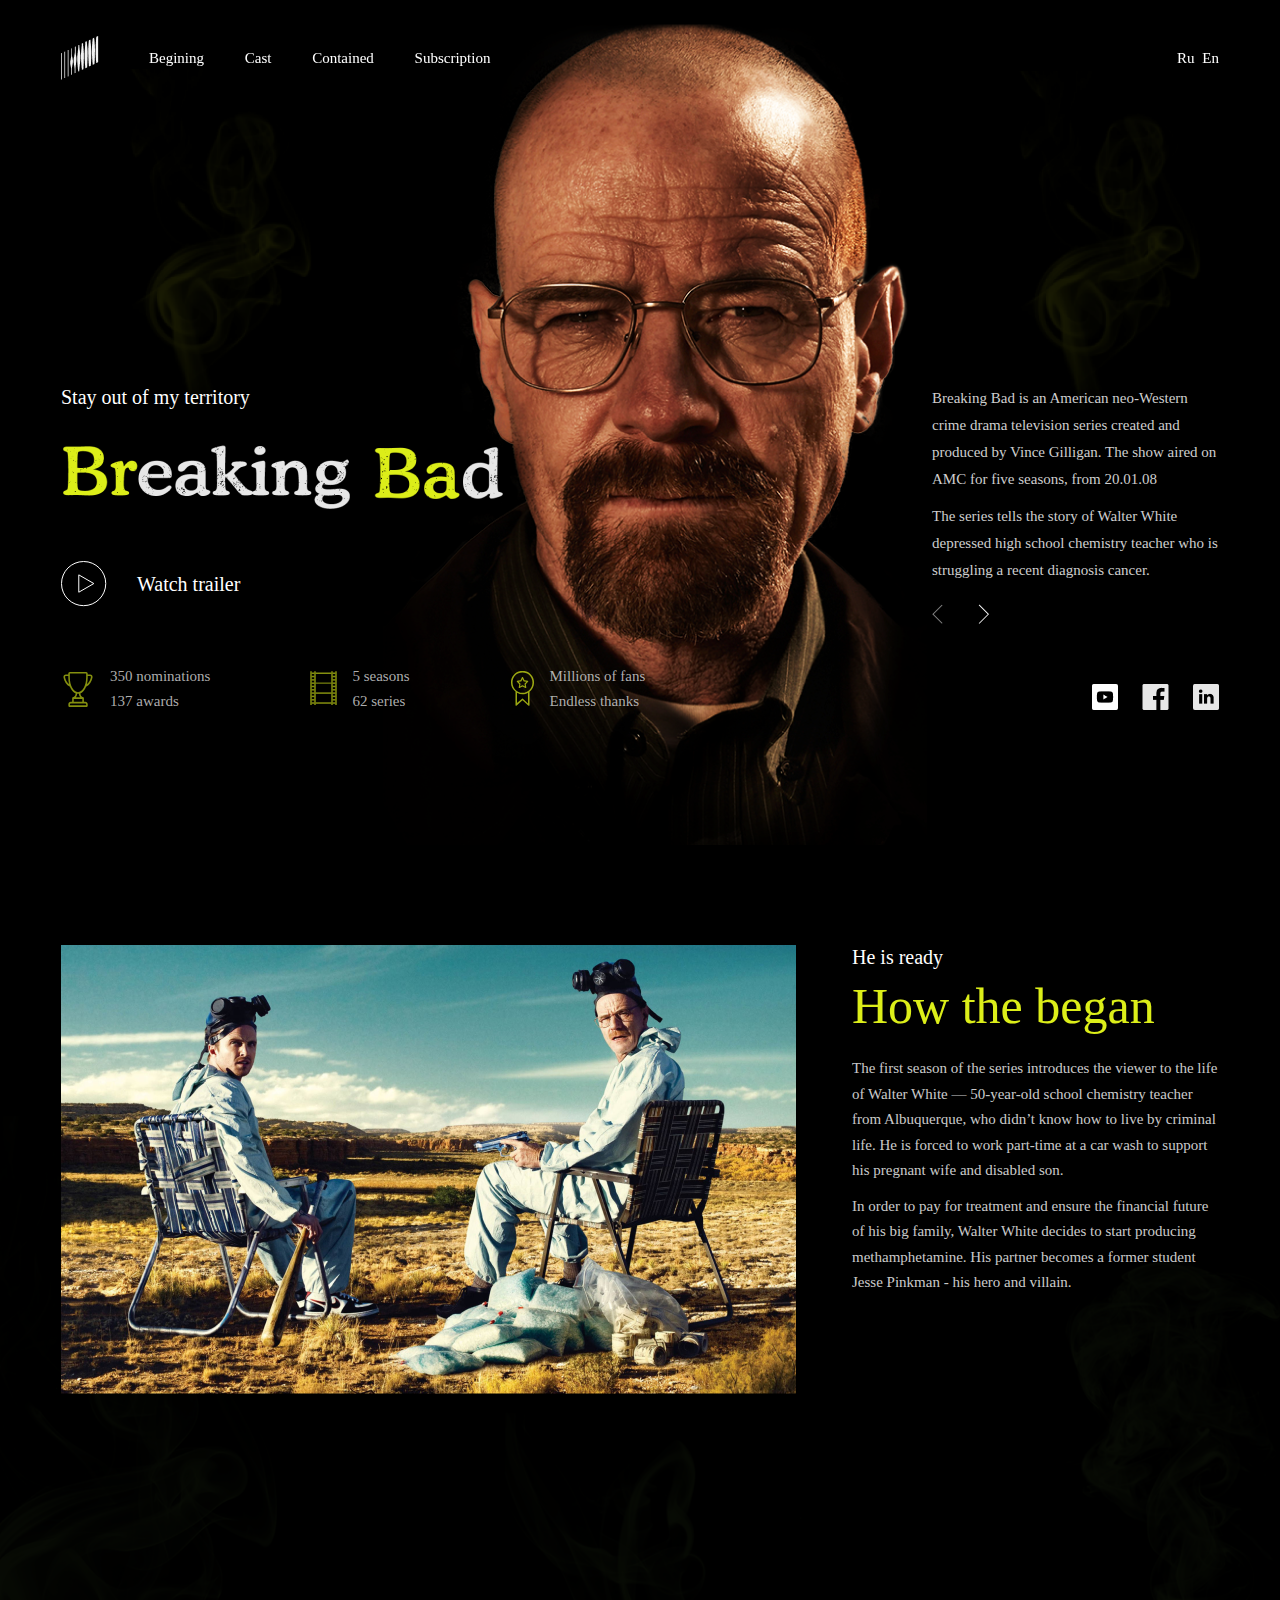
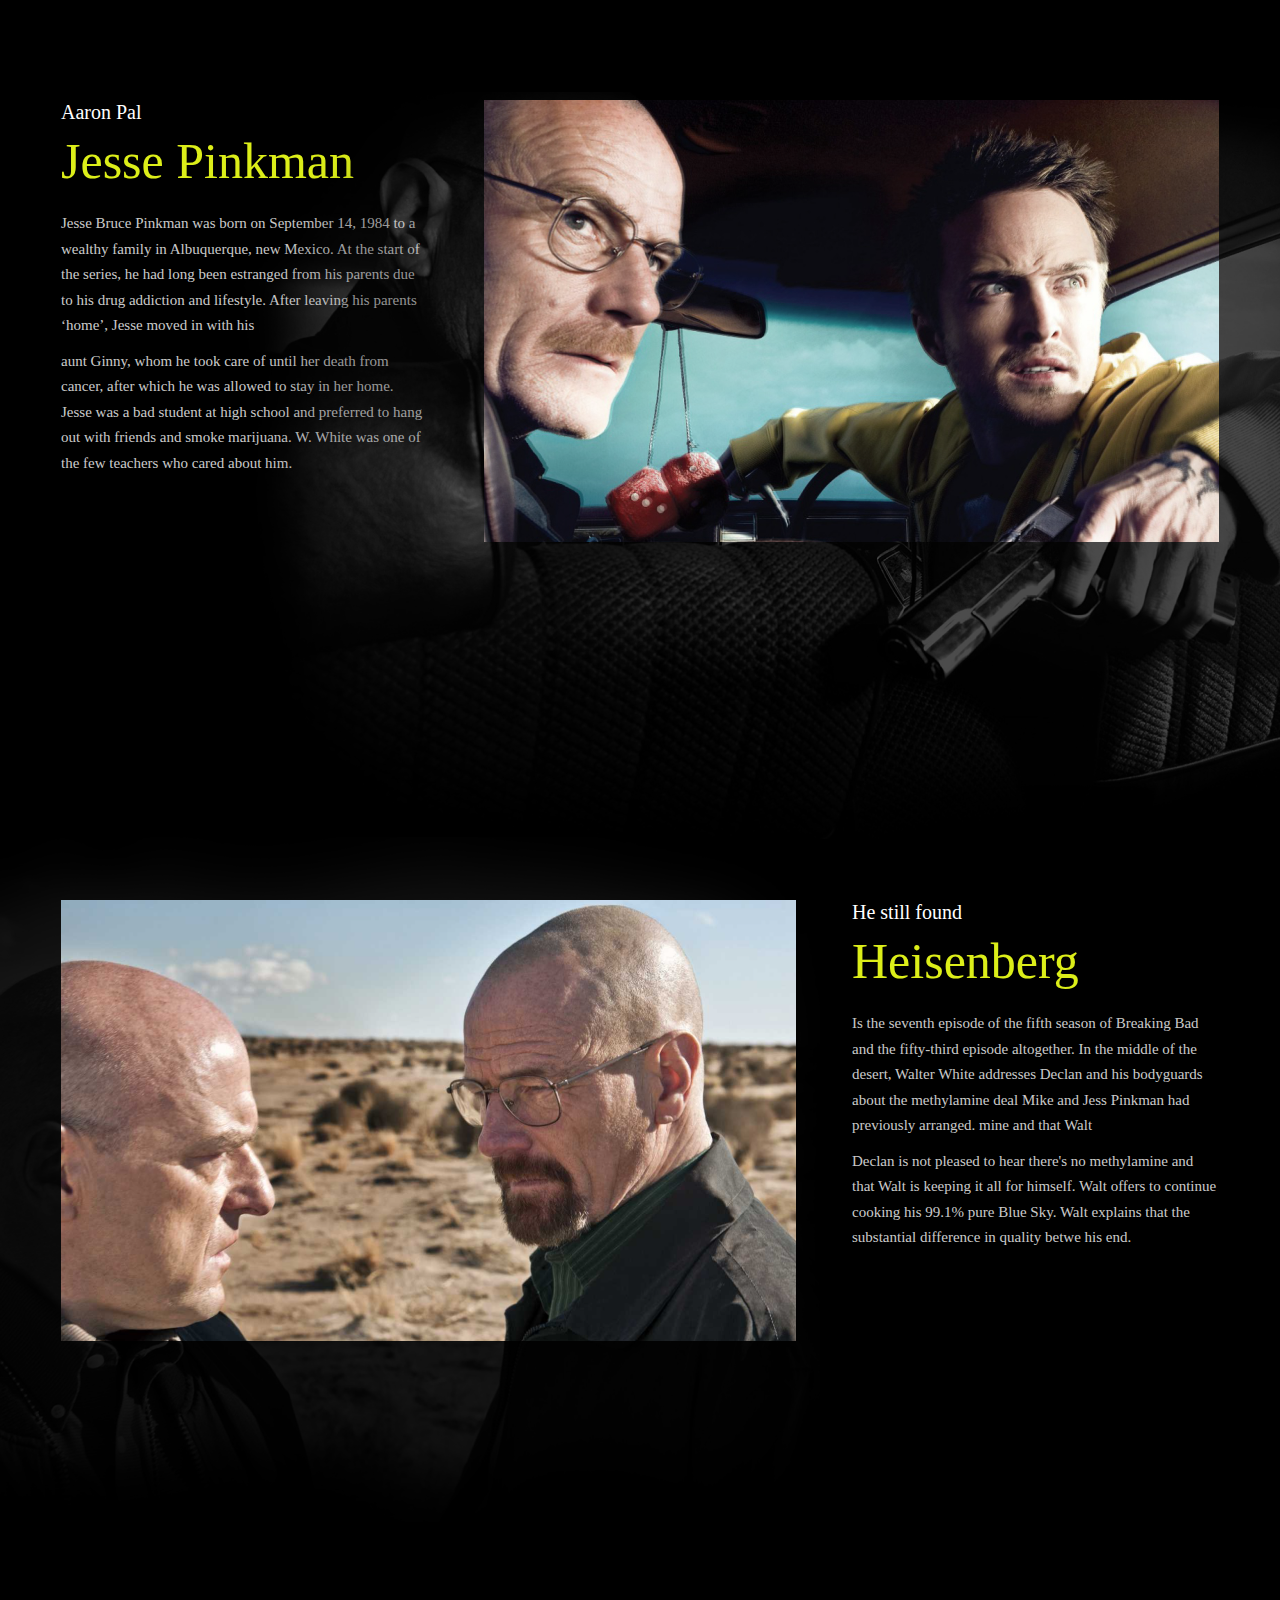
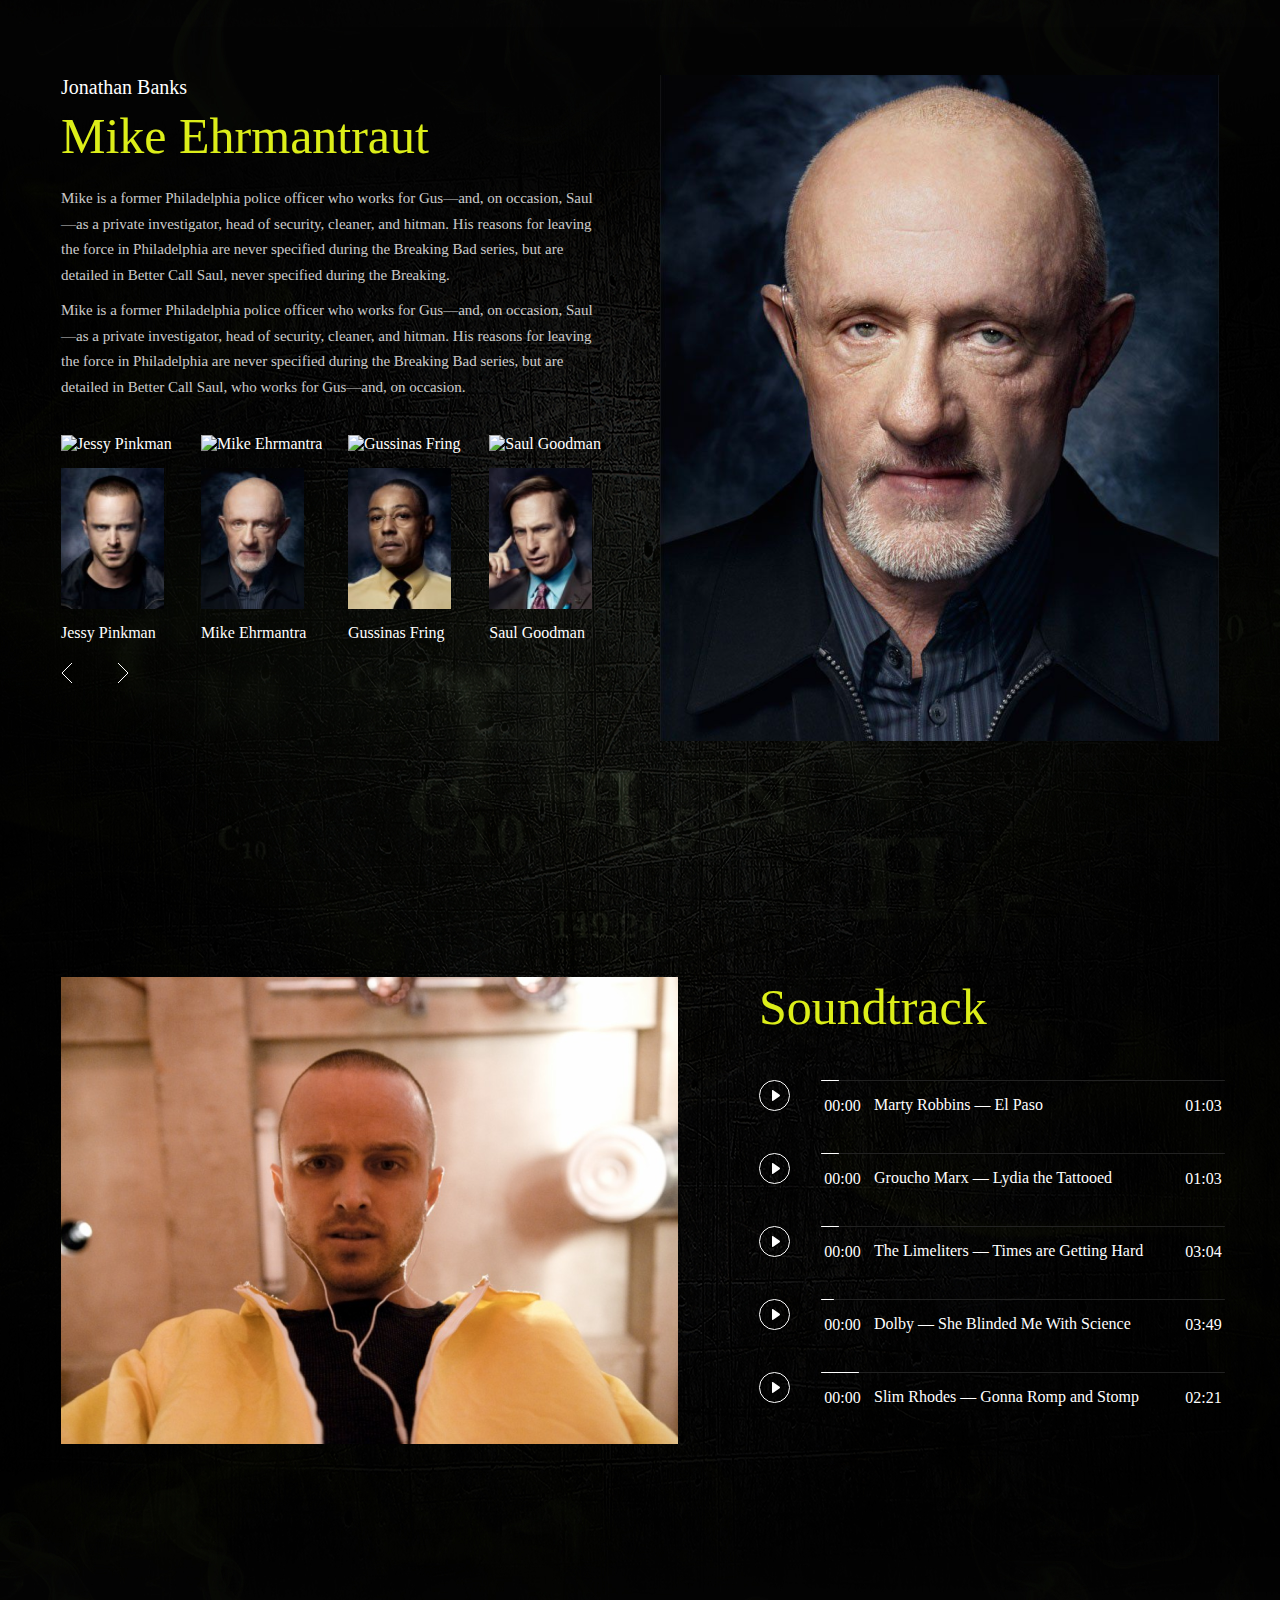
==== commit 244744cf: "change paths to images" ====
--- a/docs/index.html
+++ b/docs/index.html
@@ -27,7 +27,7 @@
             <div class="row-top-panel">
               <div class="top-panel__notification">
                 <div class="top-panel__logo">
-                  <a href=""><img src="/img/logo.png" alt="" /></a>
+                  <a href=""><img src="./img/logo.png" alt="" /></a>
                 </div>
 
                 <div class="top-panel__menu">
@@ -110,13 +110,13 @@
                     <ul>
                       <li>
                         <a href="#" class="footer-panel__icons">
-                          <img src="/img/icons/youtube.png" alt="youtube" />
+                          <img src="./img/icons/youtube.png" alt="youtube" />
                         </a>
                         <a href="#" class="footer-panel__icons">
-                          <img src="/img/icons/facebook.png" alt="facebook" />
+                          <img src="./img/icons/facebook.png" alt="facebook" />
                         </a>
                         <a href="#" class="footer-panel__icons">
-                          <img src="/img/icons/linkedin.png" alt="instagramm" />
+                          <img src="./img/icons/linkedin.png" alt="instagramm" />
                         </a>
                       </li>
                     </ul>
@@ -142,24 +142,24 @@
                   Stay out of my territory
                 </div>
                 <div class="middle-panel__title">
-                  <img src="/img/header-img/title.png" alt="Breaking Bad" />
+                  <img src="./img/header-img/title.png" alt="Breaking Bad" />
                 </div>
                 <div class="middle-panel__title-medium">
                   <img
-                    src="/img/header-img/title-medium.png"
+                    src="./img/header-img/title-medium.png"
                     alt="Breaking Bad"
                   />
                 </div>
                 <div class="middle-panel__title-small">
                   <img
                     class="img-adaptive"
-                    src="/img/header-img/title-small.png"
+                    src="./img/header-img/title-small.png"
                     alt="Breaking Bad"
                   />
                 </div>
                 <div class="middle-panel__play">
                   <div class="middle-panel__play-img">
-                    <img src="/img/play.svg" alt="play" />
+                    <img src="./img/play.svg" alt="play" />
                   </div>
                   <div class="middle-panel__play-text">
                     <a href="#">Watch trailer</a>
@@ -185,14 +185,14 @@
                       data-direction="left"
                     >
                       <img
-                        src="/img/icons/row-l.png"
+                        src="./img/icons/row-l.png"
                         alt="left"
                         data-direction="left"
                       />
                     </div>
                     <div class="row-menu__right" data-direction="right">
                       <img
-                        src="/img/icons/row-r.png"
+                        src="./img/icons/row-r.png"
                         alt="right"
                         data-direction="right"
                       />
@@ -216,14 +216,14 @@
                   <div class="row-menu row-menu__second">
                     <div class="row-menu__left" data-direction="left-second">
                       <img
-                        src="/img/icons/row-l.png"
+                        src="./img/icons/row-l.png"
                         alt="left"
                         data-direction="left-second"
                       />
                     </div>
                     <div class="row-menu__right" data-direction="right-second">
                       <img
-                        src="/img/icons/row-r.png"
+                        src="./img/icons/row-r.png"
                         alt="right"
                         data-direction="right-second"
                       />
@@ -246,13 +246,13 @@
                   <div class="row-menu row-menu__third">
                     <div class="row-menu__left" data-direction="left-third">
                       <img
-                        src="/img/icons/row-l.png"
+                        src="./img/icons/row-l.png"
                         alt="left"
                         data-direction="left-third"
                       />
                     </div>
                     <div class="row-menu__right--opacity">
-                      <img src="/img/icons/row-r.png" alt="right" />
+                      <img src="./img/icons/row-r.png" alt="right" />
                     </div>
                   </div>
                 </div>
@@ -269,7 +269,7 @@
               <div class="footer-panel__left">
                 <div class="footer-panel__factoids">
                   <div class="footer-panel__factoids-price">
-                    <img src="/img/factoids/trophy.svg" alt="prices" />
+                    <img src="./img/factoids/trophy.svg" alt="prices" />
                   </div>
                   <div class="footer-panel__factoids-text">
                     <span>350 nominations</span>
@@ -278,7 +278,7 @@
                 </div>
                 <div class="footer-panel__factoids">
                   <div class="footer-panel__factoids-price">
-                    <img src="/img/factoids/bu.svg" alt="film" />
+                    <img src="./img/factoids/bu.svg" alt="film" />
                   </div>
                   <div class="footer-panel__factoids-text">
                     <span>5 seasons</span>
@@ -289,7 +289,7 @@
                   class="footer-panel__factoids footer-panel__factoids--length"
                 >
                   <div class="footer-panel__factoids-price">
-                    <img src="/img/factoids/medal.svg" alt="medal" />
+                    <img src="./img/factoids/medal.svg" alt="medal" />
                   </div>
                   <div class="footer-panel__factoids-text">
                     <span>Millions of fans</span>
@@ -312,13 +312,13 @@
                 <ul>
                   <li>
                     <a href="#" class="footer-panel__icons">
-                      <img src="/img/icons/youtube.png" alt="youtube" />
+                      <img src="./img/icons/youtube.png" alt="youtube" />
                     </a>
                     <a href="#" class="footer-panel__icons">
-                      <img src="/img/icons/facebook.png" alt="facebook" />
+                      <img src="./img/icons/facebook.png" alt="facebook" />
                     </a>
                     <a href="#" class="footer-panel__icons">
-                      <img src="/img/icons/linkedin.png" alt="instagramm" />
+                      <img src="./img/icons/linkedin.png" alt="instagramm" />
                     </a>
                   </li>
                 </ul>
@@ -334,12 +334,12 @@
         <div class="container">
           <div class="row-section-begin">
             <div class="section-begin__left">
-              <img src="/img/sections-img/begin.png" alt="Beginning" />
+              <img src="./img/sections-img/begin.png" alt="Beginning" />
             </div>
             <div class="section-begin__left-medium">
               <img
                 class="begin-img"
-                src="/img/sections-img/begin.png"
+                src="./img/sections-img/begin.png"
                 alt="Beginning"
               />
             </div>
@@ -378,22 +378,13 @@
       <div class="container container-bg">
         <div class="row-section-second">
           <div class="section-second__right">
-            <img
-              src="/img/sections-img/jesse.png"
-              alt="Jesse Pinkman"
-            />
+            <img src="./img/sections-img/jesse.png" alt="Jesse Pinkman" />
           </div>
           <div class="section-second__right-medium">
-            <img
-              src="/img/sections-img/jesse-medium.png"
-              alt="Jesse Pinkman"
-            />
+            <img src="./img/sections-img/jesse-medium.png" alt="Jesse Pinkman" />
           </div>
           <div class="section-second__right-small">
-            <img
-              src="/img/sections-img/jesse-small.png"
-              alt="Jesse Pinkman"
-            />
+            <img src="./img/sections-img/jesse-small.png" alt="Jesse Pinkman" />
           </div>
           <div class="section-second__left">
             <div class="section__subtitle">
@@ -431,21 +422,21 @@
         <div class="row-section-third row-section-second">
           <div class="section-third__right">
             <img
-              src="/img/sections-img/heisenberg.png"
+              src="./img/sections-img/heisenberg.png"
               class="section-third__img"
               alt="Heisenberg"
             />
           </div>
           <div class="section-third__right--medium">
             <img
-              src="/img/sections-img/heisenberg-medium.png"
+              src="./img/sections-img/heisenberg-medium.png"
               class="section-third__img"
               alt="Heisenberg"
             />
           </div>
           <div class="section-third__right--small">
             <img
-              src="/img/sections-img/heisenberg-small.png"
+              src="./img/sections-img/heisenberg-small.png"
               class="section-third__img"
               alt="Heisenberg"
             />
@@ -479,19 +470,19 @@
     <!--// Section-third -->
 
     <!-- Section-fourth -->
-    <div id="Cast" class="section-fourth display-none">
+    <div id="Cast" class="section-fourth">
       <div class="container">
         <div class="row-section-fourth">
           <div class="section-fourth__right">
             <img
-              src="/img/rouls/mike.png"
+              src="./img/rouls/mike.png"
               class="section-fourth__img"
               alt="Jonathan Banks"
             />
           </div>
           <div class="section-fourth__right-jesse">
             <img
-              src="/img/rouls/jesse.jpg"
+              src="./img/rouls/jesse.jpg"
               class="section-fourth__img"
               alt="Jonathan Banks"
             />
@@ -522,7 +513,6 @@
               </p>
             </div>
 
-
             <!-- <div class="swiper-container">
 
               <div class="swiper-wrapper">
@@ -580,34 +570,46 @@
             <div class="section-fourth__preview">
               <div id="#jesse" class="section-fourth__preview-min">
                 <div id="#jesse" class="section-fourth__preview-img">
-                  <a id="#jesse" href="#"
-                    ><img src="/img/rouls/min/jesse.jpg" alt="Jonathan Banks"
+                  <a id="#jesse" href="#">
+                    <img class="section-fourth__preview-img--hover" 
+                    src="./img/rouls/min/jesse-min-img.png" alt="Jessy Pinkman" />
+                    <img class="section-fourth__preview-img--bg" 
+                    src="./img/rouls/min/jesse.jpg" alt="Jessy Pinkman"
                   /></a>
                 </div>
                 <a class="section-fourth__preview-title">Jessy Pinkman</a>
               </div>
               <div class="section-fourth__preview-min">
                 <div class="section-fourth__preview-img">
-                  <img src="/img/rouls/min/mike.jpg" alt="Jonathan Banks" />
+                  <img class="section-fourth__preview-img--hover" 
+                    src="./img/rouls/min/mike-min-img.png" alt="Mike Ehrmantra" />
+                  <img class="section-fourth__preview-img--bg"
+                  src="./img/rouls/min/mike.jpg" alt="Mike Ehrmantra" />
                 </div>
                 <a class="section-fourth__preview-title">Mike Ehrmantra</a>
               </div>
               <div class="section-fourth__preview-min">
                 <div class="section-fourth__preview-img">
-                  <img src="/img/rouls/min/gus.jpg" alt="Jonathan Banks" />
+                  <img class="section-fourth__preview-img--hover" 
+                    src="./img/rouls/min/gus-min-img.png" alt="Gussinas Fring" />
+                  <img class="section-fourth__preview-img--bg"
+                  src="./img/rouls/min/gus.jpg" alt="Gussinas Fring" />
                 </div>
                 <a class="section-fourth__preview-title">Gussinas Fring</a>
               </div>
               <div class="section-fourth__preview-min">
                 <div class="section-fourth__preview-img">
-                  <img src="/img/rouls/min/saul.jpg" alt="Jonathan Banks" />
+                  <img class="section-fourth__preview-img--hover" 
+                    src="./img/rouls/min/saul-min-img.png" alt="Saul Goodman" />
+                  <img class="section-fourth__preview-img--bg"
+                  src="./img/rouls/min/saul.jpg" alt="Saul Goodman" />
                 </div>
                 <a class="section-fourth__preview-title">Saul Goodman</a>
               </div>
             </div>
             <div class="section-fourth__arrow">
-              <a href="#"><img src="/img/arrow-left.svg" alt="left" /></a>
-              <a href="#"><img src="/img/arrow-right.svg" alt="right" /></a>
+              <a href="#"><img src="./img/arrow-left.svg" alt="left" /></a>
+              <a href="#"><img src="./img/arrow-right.svg" alt="right" /></a>
             </div>
           </div>
         </div>
@@ -616,12 +618,12 @@
     <!--// Section-fourth -->
 
     <!-- Section-fifth -->
-    <div id="Сontained" class="section-fifth display-none">
+    <div id="Сontained" class="section-fifth ">
       <div class="container">
         <div class="row-section-fifth">
           <div class="section-fifth__right">
             <img
-              src="/img/soundtrack.png"
+              src="./img/soundtrack.png"
               class="section-fifth__img"
               alt="Breaking Bad Soundtrack"
             />
@@ -765,7 +767,7 @@
         <div class="row-section-sixth">
           <div class="section-sixth__left">
             <div class="section-sixth__left-img">
-              <img src="/img/series/сrazy_рandful.png" alt="Crazy Handful" />
+              <img src="./img/series/сrazy_рandful.png" alt="Crazy Handful" />
             </div>
             <div class="section-sixth__left-subtitle">
               <div class="section-sixth__left-text">Crazy Handful</div>
@@ -774,7 +776,7 @@
           <div class="section-sixth__right-series">
             <div class="section-sixth__right-wrap">
               <div class="section-sixth__right-thumb">
-                <img src="/img/series/cancer_man-m.png" alt="Canser Man" />
+                <img src="./img/series/cancer_man-m.png" alt="Canser Man" />
               </div>
               <div class="section-sixth__right-subtitle">
                 <div class="section-sixth__right-text">Crazy Handful</div>
@@ -782,7 +784,7 @@
             </div>
             <div class="section-sixth__right-wrap">
               <div class="section-sixth__right-thumb">
-                <img src="/img/series/breaking-bad-m.png" alt="Canser Man" />
+                <img src="./img/series/breaking-bad-m.png" alt="Canser Man" />
               </div>
               <div class="section-sixth__right-subtitle">
                 <div class="section-sixth__right-text">Gray Matter</div>
@@ -790,7 +792,7 @@
             </div>
             <div class="section-sixth__right-wrap">
               <div class="section-sixth__right-thumb">
-                <img src="/img/series/gray_matter-m.png" alt="Canser Man" />
+                <img src="./img/series/gray_matter-m.png" alt="Canser Man" />
               </div>
               <div class="section-sixth__right-subtitle">
                 <div class="section-sixth__right-text">Crazy Handful</div>
@@ -810,7 +812,7 @@
         <div class="footer-row">
           <div class="footer__left">
             <div class="top-panel__logo">
-              <a href=""><img src="/img/logo.png" alt="" /></a>
+              <a href=""><img src="./img/logo.png" alt="" /></a>
             </div>
             <nav class="top-panel__menu footer__left-menu">
               <ul class="nav">
@@ -834,13 +836,13 @@
               <ul>
                 <li>
                   <a href="#" class="footer-panel__icons">
-                    <img src="/img/icons/youtube.png" alt="youtube" />
+                    <img src="./img/icons/youtube.png" alt="youtube" />
                   </a>
                   <a href="#" class="footer-panel__icons">
-                    <img src="/img/icons/facebook.png" alt="facebook" />
+                    <img src="./img/icons/facebook.png" alt="facebook" />
                   </a>
                   <a href="#" class="footer-panel__icons">
-                    <img src="/img/icons/linkedin.png" alt="instagramm" />
+                    <img src="./img/icons/linkedin.png" alt="instagramm" />
                   </a>
                 </li>
               </ul>
@@ -858,7 +860,7 @@
     <script src="assets/audioplayer.js"></script>
     <script>
       $(function () {
-        $('audio').audioPlayer();
+        $("audio").audioPlayer();
       });
     </script>
   </body>
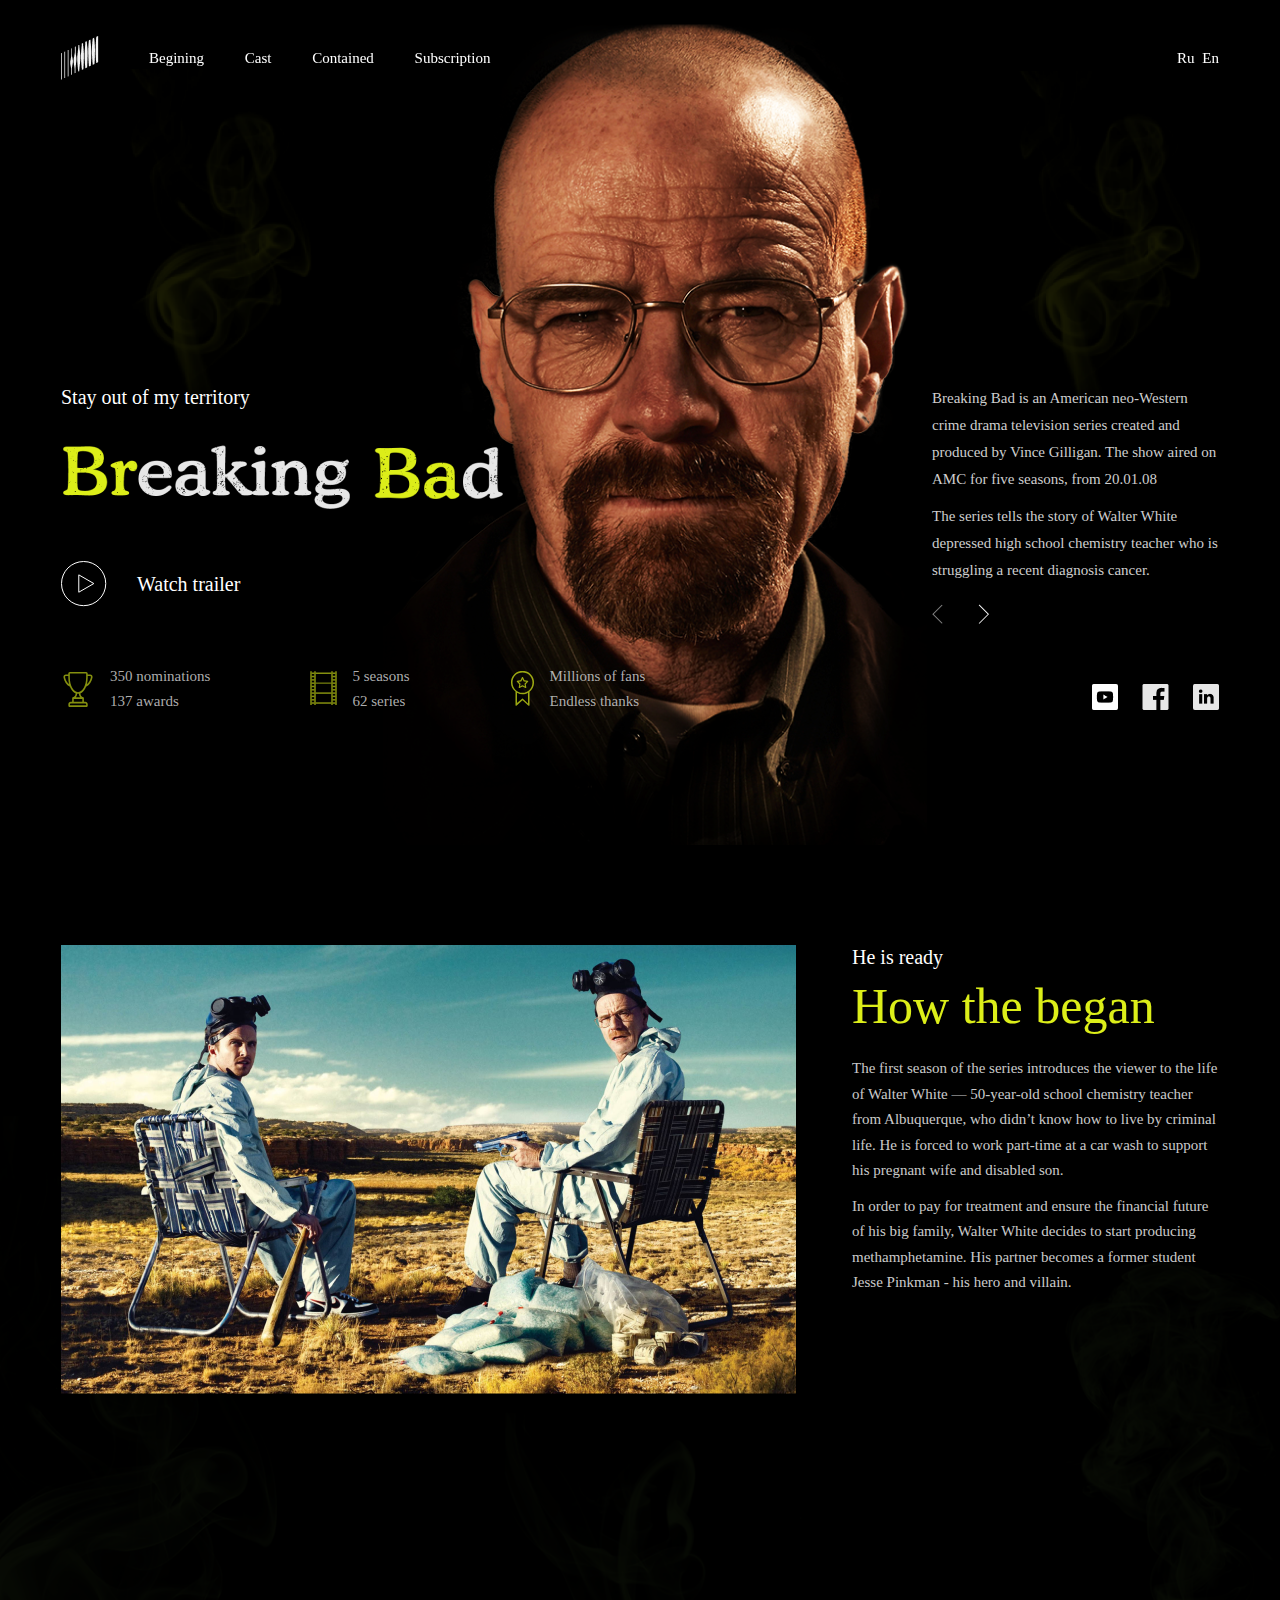
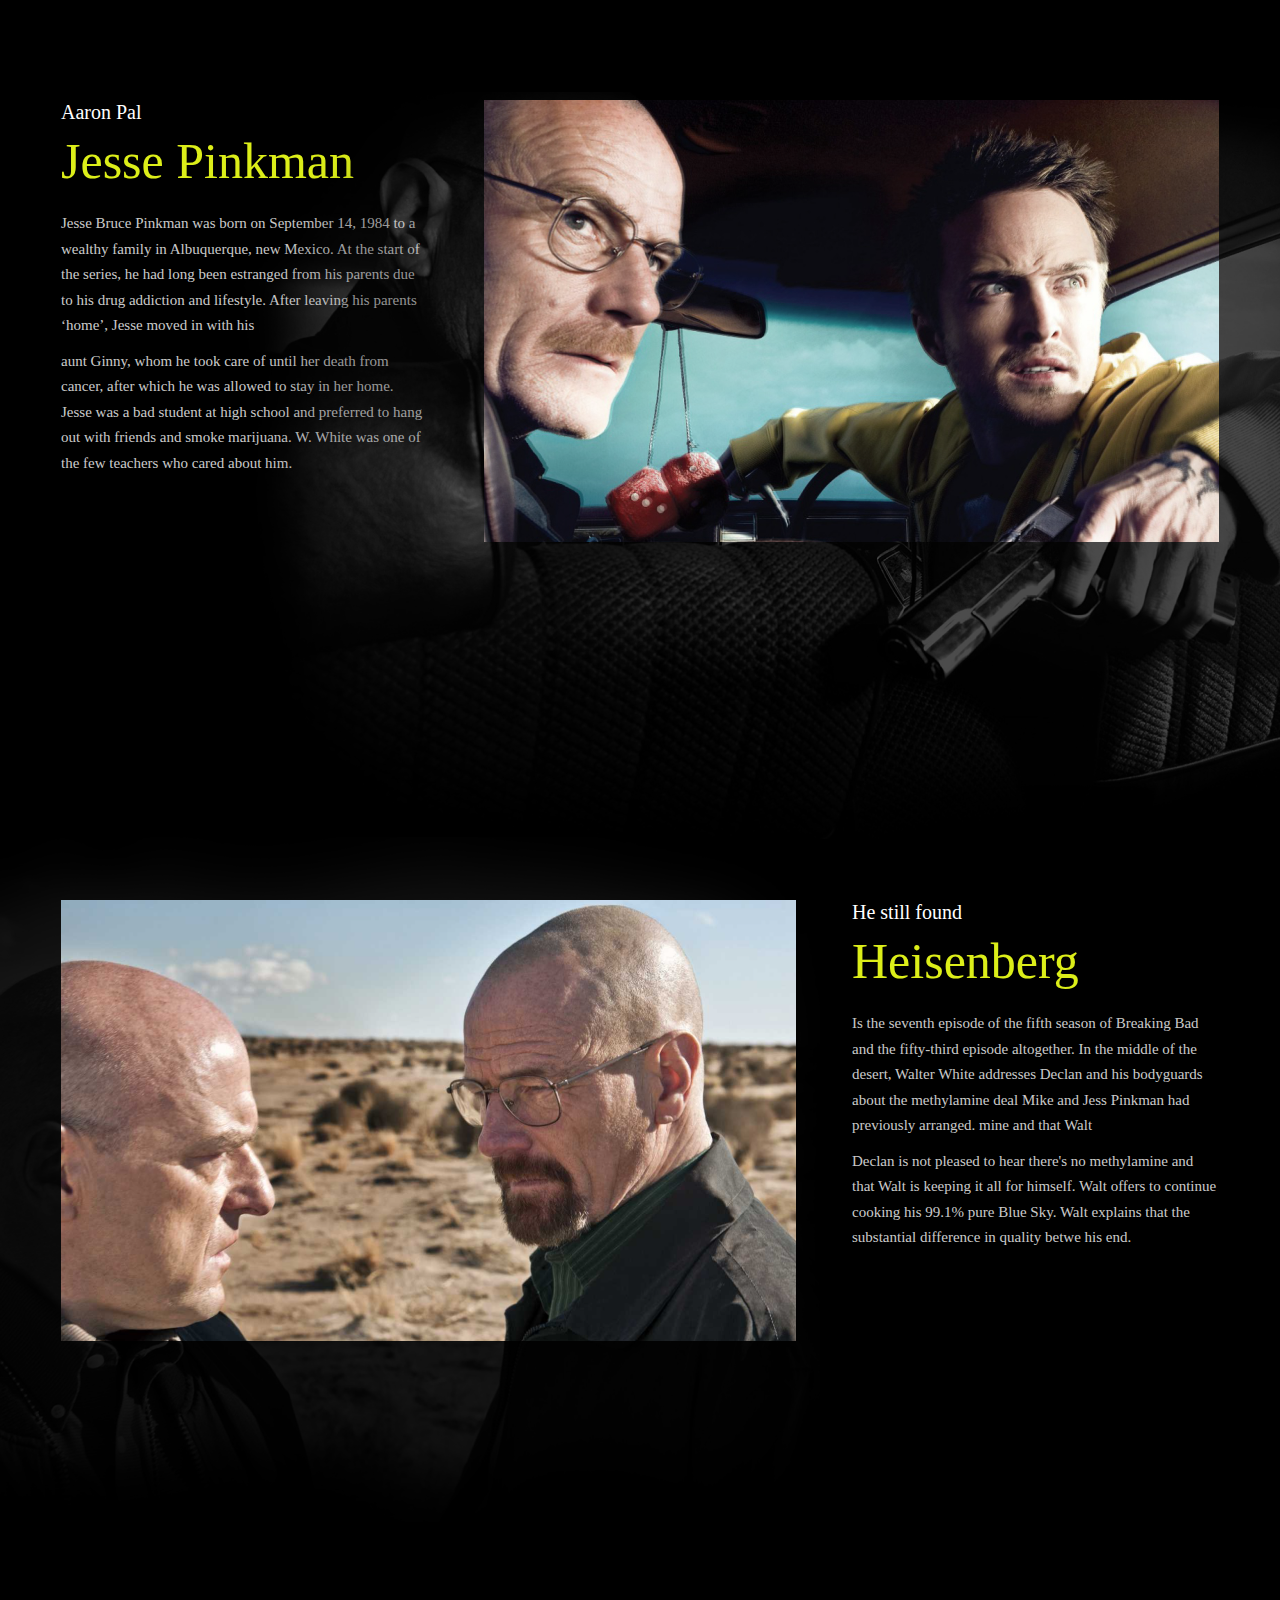
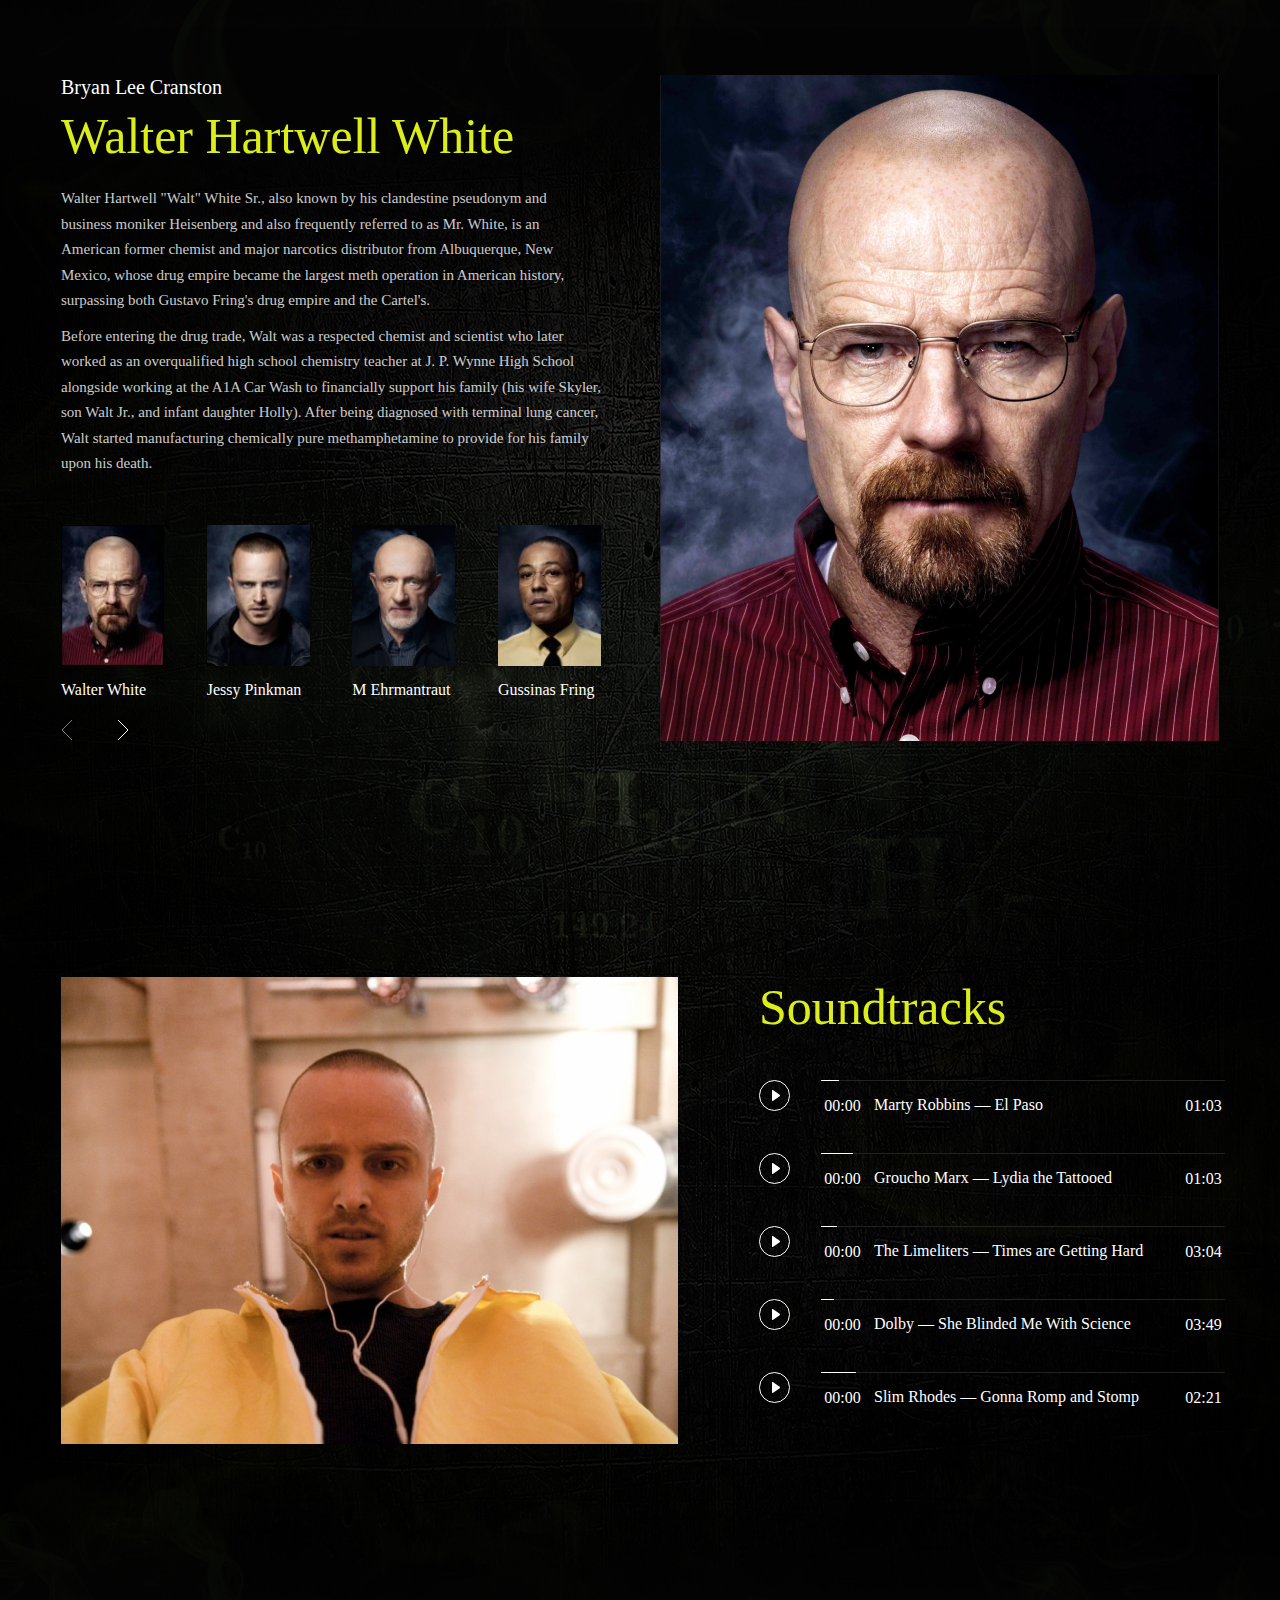
==== commit 457049ce: "add git pages" ====
--- a/docs/index.html
+++ b/docs/index.html
@@ -470,146 +470,358 @@
     <!--// Section-third -->
 
     <!-- Section-fourth -->
-    <div id="Cast" class="section-fourth">
+    <div id="Cast" class="section-fourth section-second">
       <div class="container">
-        <div class="row-section-fourth">
-          <div class="section-fourth__right">
-            <img
-              src="./img/rouls/mike.png"
-              class="section-fourth__img"
-              alt="Jonathan Banks"
-            />
-          </div>
-          <div class="section-fourth__right-jesse">
+        <div class="row-section-fourth row-section-second">
+          <div data-description='section-fourth--actor' class="section-fourth__right section-fourth__right--walter transition">
+            <img
+              src="./img/rouls/Bryan Lee Cranston.png"
+              class="section-fourth__img begin-img"
+              alt="Bryan Lee Cranston"
+            />
+          </div>
+          <div data-description='section-fourth--actor' class="section-fourth__right display-none hidden transition">
             <img
               src="./img/rouls/jesse.jpg"
               class="section-fourth__img"
+              alt="Aaron Paul"
+            />
+          </div>
+          <div data-description='section-fourth--actor' class="section-fourth__right display-none hidden transition" >
+            <img
+              src="./img/rouls/mike.png"
+              class="section-fourth__img--mike"
               alt="Jonathan Banks"
             />
           </div>
-          <div class="section-fourth__left">
-            <div class="section__subtitle">
-              Jonathan Banks
-            </div>
-            <h2 class="section__title">
-              Mike Ehrmantraut
-            </h2>
-            <div class="section-fourth__text">
-              <p>
-                Mike is a former Philadelphia police officer who works for
-                Gus—and, on occasion, Saul—as a private investigator, head of
-                security, cleaner, and hitman. His reasons for leaving the force
-                in Philadelphia are never specified during the Breaking Bad
-                series, but are detailed in Better Call Saul, never specified
-                during the Breaking.
-              </p>
-              <p>
-                Mike is a former Philadelphia police officer who works for
-                Gus—and, on occasion, Saul—as a private investigator, head of
-                security, cleaner, and hitman. His reasons for leaving the force
-                in Philadelphia are never specified during the Breaking Bad
-                series, but are detailed in Better Call Saul, who works for
-                Gus—and, on occasion.
-              </p>
-            </div>
-
-            <!-- <div class="swiper-container">
-
-              <div class="swiper-wrapper">
-
-                <div class="swiper-slide">
-                  <div id="#jesse" class="section-fourth__preview-min">
-                    <div id="#jesse" class="section-fourth__preview-img">
-                      <a id="#jesse" href="#"
-                        ><img
-                          src="/img/rouls/min/jesse.jpg"
-                          alt="Jonathan Banks"
-                      /></a>
-                    </div>
+          <div data-description='section-fourth--actor' class="section-fourth__right display-none hidden transition">
+            <img
+              src="./img/rouls/Giancarlo Esposito.png"
+              class="section-fourth__img"
+              alt="Giancarlo Esposito"
+            />
+          </div>
+          <div data-description='section-fourth--actor' class="section-fourth__right display-none hidden transition">
+            <img
+              src="./img/rouls/Robert John Odenkirk.png"
+              class="section-fourth__img"
+              alt="Robert John Odenkirk"
+            />
+          </div>
+          <div data-description='section-fourth--actor' class="section-fourth__right display-none hidden transition">
+            <img
+              src="./img/rouls/Dean Joseph Norris.png"
+              class="section-fourth__img"
+              alt="Dean Joseph Norris"
+            />
+          </div>
+          <div data-description='section-fourth--actor' class="section-fourth__right display-none hidden transition">
+            <img
+              src="./img/rouls/Anna Gunn.png"
+              class="section-fourth__img"
+              alt="Anna Gunn"
+            />
+          </div>
+          <div data-description='section-fourth--actor' class="section-fourth__right display-none hidden transition">
+            <img
+              src="./img/rouls/RJ Mitte.png"
+              class="section-fourth__img"
+              alt="RJ Mitte"
+            />
+          </div>
+          <div data-description='section-fourth--actor' class="section-fourth__left">
+            <div data-description='section-fourth--actor' class="section-fourth--actor section-fourth-actor--walter transition">
+              <div class="section__subtitle">
+                Bryan Lee Cranston
+              </div>
+              <h2 class="section__title">
+                Walter Hartwell White 
+              </h2>
+              <div class="section-fourth__text">
+                <p>
+                  Walter Hartwell "Walt" White Sr., also known by his clandestine
+                  pseudonym and business moniker Heisenberg and also frequently 
+                  referred to as Mr. White, is an American former chemist and major
+                  narcotics distributor from Albuquerque, New Mexico, whose drug 
+                  empire became the largest meth operation in American history, 
+                  surpassing both Gustavo Fring's drug empire and the Cartel's.
+                </p>
+                <p>
+                  Before entering the drug trade, Walt was a respected chemist and
+                  scientist who later worked as an overqualified high school chemistry
+                  teacher at J. P. Wynne High School alongside working at the A1A Car 
+                  Wash to financially support his family (his wife Skyler, son Walt Jr., 
+                  and infant daughter Holly). After being diagnosed with terminal lung 
+                  cancer, Walt started manufacturing chemically pure methamphetamine to 
+                  provide for his family upon his death.
+                </p>
+              </div>
+            </div>
+            <div data-description='section-fourth--actor' class="section-fourth--actor display-none hidden transition">
+              <div class="section__subtitle">
+                Aaron Pal
+              </div>
+              <h2 class="section__title">
+                Jesse Pinkman 
+              </h2>
+              <div class="section-fourth__text">
+                <p>
+                  Jesse Bruce Pinkman, also known by his clandestine pseudonym and business
+                  moniker Cap'n Cook, is a former chemist, manufacturer, and distributor who
+                  worked in Albuquerque, New Mexico, currently residing in Haines, Alaska. 
+                  Originally a low-level methamphetamine dealer who worked with his friend and
+                  fellow meth cook Emilio Koyama, Jesse is best known as the former business 
+                  and meth cook partner of his former chemistry teacher Walter White
+                </p>
+                <p>
+                  Teaming up with Walt for two years to help him manufacture chemically pure 
+                  crystal methamphetamine so Walt could provide for his family (his wife Skyler, 
+                  son Walt Jr., and infant daughter Holly) upon his death. Alongside catalyzing 
+                  Walt's drug empire and being the second biggest player in it after Walt himself, 
+                  Jesse and Walt were also the leaders of a short-lived meth distribution chain 
+                  which his friends and fellow meth distributors were also a part of.
+                </p>
+              </div>
+            </div>
+            <div data-description='section-fourth--actor' class="section-fourth--actor display-none hidden transition">
+              <div class="section__subtitle">
+                Jonathan Banks
+              </div>
+              <h2 class="section__title">
+                Mike Ehrmantraut
+              </h2>
+              <div class="section-fourth__text">
+                <p>
+                  Michael "Mike" Ehrmantraut is an American career criminal, 
+                  Marine Corps veteran, and former Philadelphia police officer. 
+                  Calm and calculating, Mike later became a private investigator, 
+                  hitman, assassin, and violent fixer for drug traffickers to 
+                  financially support his family (his daughter-in-law Stacey and 
+                  granddaughter Kaylee). He worked for Fring and Saul Goodman as 
+                  a private investigator, head of security, cleaner and hitman.
+                </p>
+                <p>
+                  Mike has extensive knowledge of how to operate on both sides of
+                  the law without detection. As a former beat cop and true professional, 
+                  Mike maintains an extensive, up-to-date knowledge of forensic evidence,
+                  surveillance equipment, and police procedure. Mike is also well-trained 
+                  and calm in all types of combat situations, once using science and long 
+                  strategy to take down a large number of hostiles with ease.
+                </p>
+              </div>
+            </div>
+            <div data-description='section-fourth--actor' class="section-fourth--actor display-none hidden transition">
+              <div class="section__subtitle">
+                Giancarlo Esposito
+              </div>
+              <h2 class="section__title">
+                Gustavo Fring
+              </h2>
+              <div class="section-fourth__text">
+                <p>
+                  Gustavo "Gus" Fring, mockingly referred to as The Chicken Man by Hector, 
+                  is a Chilean-American restaurant entrepreneur and major narcotics distributor 
+                  who primarily worked in Albuquerque, New Mexico. Originally collaborating with 
+                  the Mexican drug cartel to distribute cartel cocaine, Gus eliminated his dependence 
+                  on the cartel and began distributing methamphetamine himself, and eventually became 
+                  the kingpin of his solo drug empire, which was the most successful drug operation 
+                  in United States history.
+                </p>
+                <p>
+                  Gus is the proprietor of Los Pollos Hermanos, a highly successful fried chicken 
+                  restaurant chain which he co-founded with his business associate and romantic 
+                  partner Maximino "Max" Arciniega, and is also the owner of the industrial laundry 
+                  facility called Lavandería Brillante. Gus uses both of these stores as a front for 
+                  his meth distribution operation throughout the American southwest, supported by 
+                  Los Pollos' corporate owners, Madrigal Electromotive GmbH.
+                </p>
+              </div>
+            </div>
+            <div data-description='section-fourth--actor' class="section-fourth--actor display-none hidden transition">
+              <div class="section__subtitle">
+                Robert John Odenkirk
+              </div>
+              <h2 class="section__title">
+                Jimmy McGill
+              </h2>
+              <div class="section-fourth__text">
+                <p>
+                  James Morgan "Jimmy" McGill, better known by his professional alias and business
+                  moniker Saul Goodman and later Gene Takavic, is an American criminal defense lawyer, 
+                  scam artist, and convicted criminal who is serving an 86-year sentence at ADX Montrose. 
+                  Originally from Cicero, Illinois during his career as a scam artist, Jimmy moved to 
+                  Albuquerque, New Mexico where he worked as a lawyer, and later resided as a fugitive in 
+                  Omaha.
+                </p>
+                <p>
+                  During his law career, Jimmy embraced his tendencies as a former scam artist and, after 
+                  becoming a dedicated and effective criminal lawyer, he began to represent criminals while he 
+                  himself became increasingly involved in the city's criminal underworld, all the while slowly 
+                  losing his morality along the way. Despite his flamboyant appearance and mannerisms, Saul was 
+                  a highly competent lawyer who was able to solve problems and find loopholes in order to protect 
+                  his clients.
+                </p>
+              </div>
+            </div>
+            <div data-description='section-fourth--actor' class="section-fourth--actor display-none hidden transition">
+              <div class="section__subtitle">
+                Dean Joseph Norris
+              </div>
+              <h2 class="section__title">
+                Hank Schrader
+              </h2>
+              <div class="section-fourth__text">
+                <p>
+                  Henry R. "Hank" Schrader is a high-ranking officer at the Albuquerque office of the Drug 
+                  Enforcement Administration (DEA), starting out as a DEA agent alongside his close friend 
+                  and partner Steven Gomez, and later being promoted to Assistant Special Agent in Charge 
+                  of the DEA (ASAC). Hank is the husband of Marie Schrader and the brother-in-law of Skyler 
+                  and Walter White, as well as the uncle of Walter White Jr. and Holly, having a close friendship 
+                  with his nephew. As a DEA agent, Hank lead the investigations of the meth cook "Heisenberg".
+                </p>
+                <p>
+                  Hank is faced with numerous threats from the rival drug cartels which take a toll on his mental 
+                  health, causing him to develop post traumatic stress disorder (PTSD). As a hobby, Hank home brews 
+                  his own Schraderbräu beer, and also takes up mineral collecting. Despite his brashness, Hank is 
+                  highly competent at his job and cares deeply about his family.
+                </p>
+              </div>
+            </div>
+            <div data-description='section-fourth--actor' class="section-fourth--actor display-none hidden transition">
+              <div class="section__subtitle">
+                Anna Gunn
+              </div>
+              <h2 class="section__title">
+                Skyler White
+              </h2>
+              <div class="section-fourth__text">
+                <p>
+                  Skyler "Sky" White (née Lambert) is the wife of Walter White and the sister of Marie Schrader. 
+                  She and Walter have a teenage son, Walter White Jr., and an infant daughter, Holly White. She 
+                  has had several meager sources of income: writing short stories, selling items on eBay, working 
+                  as a bookkeeper, and ultimately helping her husband launder money. Skyler cares for Walter very 
+                  much, but their marriage becomes increasingly strained due to his unexplained absences and bizarre 
+                  behavior, ultimately leading to their separation.
+                </p>
+                <p>
+                  Her sister, Marie (Betsy Brandt), is married to a DEA agent, Hank Schrader (Dean Norris). Skyler is 
+                  12 years younger than Walt, whom she met when she was a hostess at a diner near Walt's former place 
+                  of work, near the Los Alamos National Laboratory.
+                </p>
+              </div>
+            </div>
+            <div data-description='section-fourth--actor' class="section-fourth--actor display-none hidden transition">
+              <div class="section__subtitle">
+                RJ Mitte
+              </div>
+              <h2 class="section__title">
+                Walter White Jr.
+              </h2>
+              <div class="section-fourth__text">
+                <p>
+                  Walter Hartwell White Jr., commonly known simply as Walt Jr. or Junior and also by his alias "Flynn", 
+                  is Walter and Skyler's seventeen-year-old son, and the older brother of Holly. He attends J. P. Wynne 
+                  High School, where his father used to work as a high school chemistry teacher. He has cerebral palsy, 
+                  as manifested in speech difficulties and impaired motor control, for which he uses crutches.
+                </p>
+                <p>
+                  Walter Hartwell White Jr., also known as Flynn White, is a fictional character in the crime drama series 
+                  Breaking Bad. Played by RJ Mitte, Walt Jr. is the son of protagonist Walter White and his wife Skyler. 
+                  He has cerebral palsy, as manifested in speech difficulties and impaired motor control, for which he uses 
+                  crutches. His younger sister is Holly White.
+                </p>
+              </div>
+            </div>
+            <div class="section-fourth__miniatures--first">
+              <div class="section-fourth__preview">
+                <div class="section-fourth__preview-min">
+                  <div class="section-fourth__preview-img">
+                    <img class="section-fourth__preview-img--hover" 
+                      src="./img/rouls/min/walter-min-img.png" alt="Walter White" />
+                    <img class="section-fourth__preview-img--bg"
+                    src="./img/rouls/min/walter.png" alt="Walter White" />
+                    <a class="section-fourth__preview-title">Walter White</a>
+                  </div>
+                  
+                </div>
+                <div class="section-fourth__preview-min">
+                  <div class="section-fourth__preview-img">
+                    <img class="section-fourth__preview-img--hover" 
+                      src="./img/rouls/min/jesse-min-img.png" alt="Jessy Pinkman" />
+                    <img class="section-fourth__preview-img--bg" 
+                      src="./img/rouls/min/jesse.jpg" alt="Jessy Pinkman"
+                    />
                     <a class="section-fourth__preview-title">Jessy Pinkman</a>
                   </div>
                 </div>
-                <div class="swiper-slide">
-                  <div class="section-fourth__preview-min">
-                    <div class="section-fourth__preview-img">
-                      <img src="/img/rouls/min/mike.jpg" alt="Jonathan Banks" />
-                    </div>
-                    <a class="section-fourth__preview-title">Mike Ehrmantra</a>
-                  </div>
-                </div>
-                <div class="swiper-slide">
-                  <div class="section-fourth__preview-min">
-                    <div class="section-fourth__preview-img">
-                      <img src="/img/rouls/min/gus.jpg" alt="Jonathan Banks" />
-                    </div>
+                <div class="section-fourth__preview-min">
+                  <div class="section-fourth__preview-img">
+                    <img class="section-fourth__preview-img--hover" 
+                      src="./img/rouls/min/mike-min-img.png" alt="Mike Ehrmantraut" />
+                    <img class="section-fourth__preview-img--bg"
+                    src="./img/rouls/min/mike.jpg" alt="Mike Ehrmantraut" />
+                    <a class="section-fourth__preview-title">M Ehrmantraut</a>
+                  </div>
+                </div>
+                <div class="section-fourth__preview-min">
+                  <div class="section-fourth__preview-img">
+                    <img class="section-fourth__preview-img--hover" 
+                      src="./img/rouls/min/gus-min-img.png" alt="Gussinas Fring" />
+                    <img class="section-fourth__preview-img--bg"
+                    src="./img/rouls/min/gus.jpg" alt="Gussinas Fring" />
                     <a class="section-fourth__preview-title">Gussinas Fring</a>
                   </div>
                 </div>
-                <div class="swiper-slide">
-                  <div class="section-fourth__preview-min">
-                    <div class="section-fourth__preview-img">
-                      <img src="/img/rouls/min/saul.jpg" alt="Jonathan Banks" />
-                    </div>
-                    <a class="section-fourth__preview-title">Saul Goodman</a>
-                  </div>
-                </div>
-                <div class="swiper-slide">
-                  <div class="section-fourth__preview-min">
-                    <div class="section-fourth__preview-img">
-                      <img src="/img/rouls/min/saul.jpg" alt="Jonathan Banks" />
-                    </div>
-                    <a class="section-fourth__preview-title">Saul Goodman</a>
-                  </div>
-                </div>
-              </div>
-
-              <div class="swiper-button-prev"></div>
-              <div class="swiper-button-next"></div>
-            </div> -->
-
-            <div class="section-fourth__preview">
-              <div id="#jesse" class="section-fourth__preview-min">
-                <div id="#jesse" class="section-fourth__preview-img">
-                  <a id="#jesse" href="#">
-                    <img class="section-fourth__preview-img--hover" 
-                    src="./img/rouls/min/jesse-min-img.png" alt="Jessy Pinkman" />
-                    <img class="section-fourth__preview-img--bg" 
-                    src="./img/rouls/min/jesse.jpg" alt="Jessy Pinkman"
-                  /></a>
-                </div>
-                <a class="section-fourth__preview-title">Jessy Pinkman</a>
-              </div>
-              <div class="section-fourth__preview-min">
-                <div class="section-fourth__preview-img">
-                  <img class="section-fourth__preview-img--hover" 
-                    src="./img/rouls/min/mike-min-img.png" alt="Mike Ehrmantra" />
-                  <img class="section-fourth__preview-img--bg"
-                  src="./img/rouls/min/mike.jpg" alt="Mike Ehrmantra" />
-                </div>
-                <a class="section-fourth__preview-title">Mike Ehrmantra</a>
-              </div>
-              <div class="section-fourth__preview-min">
-                <div class="section-fourth__preview-img">
-                  <img class="section-fourth__preview-img--hover" 
-                    src="./img/rouls/min/gus-min-img.png" alt="Gussinas Fring" />
-                  <img class="section-fourth__preview-img--bg"
-                  src="./img/rouls/min/gus.jpg" alt="Gussinas Fring" />
-                </div>
-                <a class="section-fourth__preview-title">Gussinas Fring</a>
-              </div>
+              </div>
+            </div>
+            <div class="section-fourth__miniatures--second display-none">
+              <div class="section-fourth__preview">
               <div class="section-fourth__preview-min">
                 <div class="section-fourth__preview-img">
                   <img class="section-fourth__preview-img--hover" 
                     src="./img/rouls/min/saul-min-img.png" alt="Saul Goodman" />
+                  <img class="section-fourth__preview-img--bg" 
+                    src="./img/rouls/min/saul.jpg" alt="Saul Goodman"
+                  />
+                  <a class="section-fourth__preview-title">Saul Goodman</a>
+                </div>
+              </div>
+              <div class="section-fourth__preview-min">
+                <div class="section-fourth__preview-img">
+                  <img class="section-fourth__preview-img--hover" 
+                    src="./img/rouls/min/hank-min-img.png" alt="Hank Schrader" />
                   <img class="section-fourth__preview-img--bg"
-                  src="./img/rouls/min/saul.jpg" alt="Saul Goodman" />
-                </div>
-                <a class="section-fourth__preview-title">Saul Goodman</a>
-              </div>
-            </div>
-            <div class="section-fourth__arrow">
-              <a href="#"><img src="./img/arrow-left.svg" alt="left" /></a>
-              <a href="#"><img src="./img/arrow-right.svg" alt="right" /></a>
+                  src="./img/rouls/min/hank.png" alt="Hank Schrader" />
+                  <a class="section-fourth__preview-title">Hank Schrader</a>
+                </div>
+              </div>
+              <div class="section-fourth__preview-min">
+                <div class="section-fourth__preview-img">
+                  <img class="section-fourth__preview-img--hover" 
+                    src="./img/rouls/min/scally-min-img.png" alt="Skyler White" />
+                  <img class="section-fourth__preview-img--bg"
+                  src="./img/rouls/min/scally.png" alt="Skyler White" />
+                  <a class="section-fourth__preview-title">Skyler White</a>
+                </div>
+              </div>
+              <div class="section-fourth__preview-min">
+                <div class="section-fourth__preview-img">
+                  <img class="section-fourth__preview-img--hover" 
+                    src="./img/rouls/min/j-min-img.png" alt="Walter White Jr." />
+                  <img class="section-fourth__preview-img--bg"
+                  src="./img/rouls/min/j.png" alt="Walter White Jr." />
+                  <a class="section-fourth__preview-title">Walter White Jr.</a>
+                </div>
+              </div>
+              </div>
+            </div>
+            <div class="section-fourth__arrow section-fourth__arrows--first">
+              <img class="row-menu__right--opacity" data-direction--miniatures="left" src="./img/arrow-left.svg" alt="left" />
+              <img data-direction--miniatures="right" src="./img/arrow-right.svg" alt="right" />
+            </div>
+            <div class="section-fourth__arrow section-fourth__arrows--second display-none">
+              <img data-direction--miniatures="left" src="./img/arrow-left.svg" alt="left" />
+              <img class="row-menu__right--opacity" data-direction--miniatures="right" src="./img/arrow-right.svg" alt="right" />
             </div>
           </div>
         </div>
@@ -630,7 +842,7 @@
           </div>
           <div class="section-fifth__left">
             <h2 class="section-fifth__title">
-              Soundtrack
+              Soundtracks
             </h2>
             <div class="section-fifth__soundtrack">
               <div id="wrapper">
--- a/docs/css/main.css
+++ b/docs/css/main.css
@@ -71,6 +71,12 @@
 .display-none {
   display: none;
 }
+.hidden {
+  opacity: 0;
+}
+.transition {
+  transition: all 3s ease-in;
+}
 .display-block {
   display: block;
 }
@@ -245,6 +251,7 @@
   }
 }
 /*------Section second - Jesse-----------*/
+
 /*------Section third - Heisenberg-----------*/
 .section-third {
   padding-top: 100px;
@@ -333,11 +340,24 @@
   background-repeat: no-repeat;
   background-position: center;
 }
-.row-section-fourth {
+/* .row-section-fourth {
   display: flex;
   justify-content: space-between;
   flex-direction: row-reverse;
-}
+} */
+
+.row-section-fourth {
+  display: flex;
+  justify-content: space-between;
+  flex-direction: column;
+}
+@media (min-width: 767px) {
+  .row-section-fourth {
+    flex-direction: row-reverse;
+  }
+}
+
+
 .section-fourth__right {
   margin-left: 30px;
 }
@@ -379,34 +399,24 @@
   cursor: pointer;
   position: relative;
 }
-.section-fourth__preview-img a {
-  display: block;
-  text-decoration: none;
-}
-.section-fourth__preview-img a:hover {
-  color: #DCEE19;
-  transition: all 0.3s ease-in;
-}
-.section-fourth__preview-img:hover,
-.section-fourth__preview-img:focus,
-.section-fourth__preview-img:active {
-  opacity: 0.5;
-  transition: all 0.3s ease-in;
-}
-.section-fourth__preview-img:before {
+.section-fourth__preview-img--hover {
   position: absolute;
-  content: '';
-  background-color: #242420;
-  width: 103px;
-  height: 141px;
-  opacity: 0;
-}
-.section-fourth__preview-img img {
+  margin-bottom: 15px;
+}
+.section-fourth__preview-img--bg {
+  position: relative;
   width: 103px;
   height: 141px;
   margin-bottom: 15px;
 }
+.section-fourth__preview-img--bg:hover,
+.section-fourth__preview-img--bg:focus,
+.section-fourth__preview-img--bg:active {
+  opacity: 0;
+  transition: all 0.3s ease-in;
+}
 .section-fourth__preview-title {
+  display: block;
   cursor: pointer;
 }
 .section-fourth__preview-title:hover,
@@ -424,7 +434,11 @@
   max-width: 600px;
   margin-left: 0;
 }
+.section-fourth--actor {
+  min-height: 450px;
+}
 /*------ End Casts-----------*/
+
 /*------Soundtrack-----------*/
 .section-fifth {
   height: 800px;
@@ -474,6 +488,7 @@
   margin-bottom: 13px;
 }
 /*------End Soundtrack-----------*/
+
 /*------Watch all-----------*/
 .section-sixth {
   position: relative;
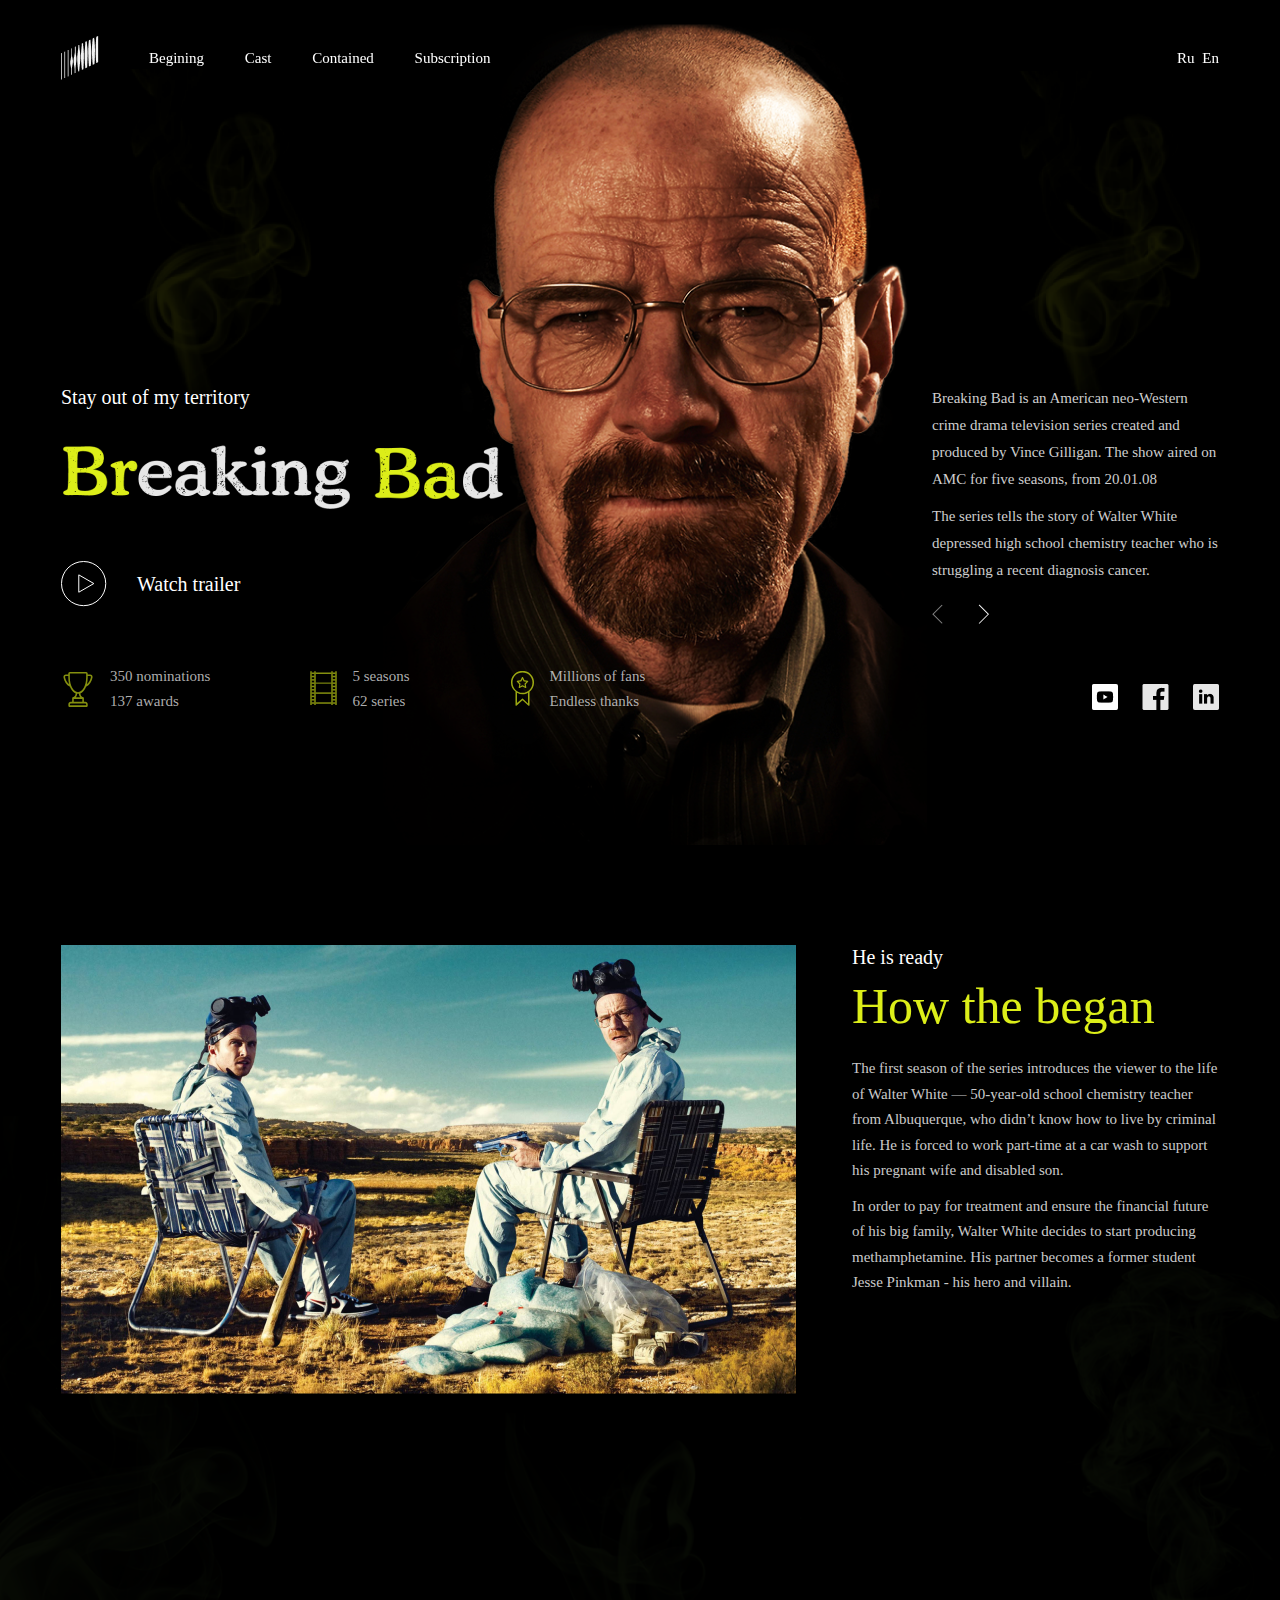
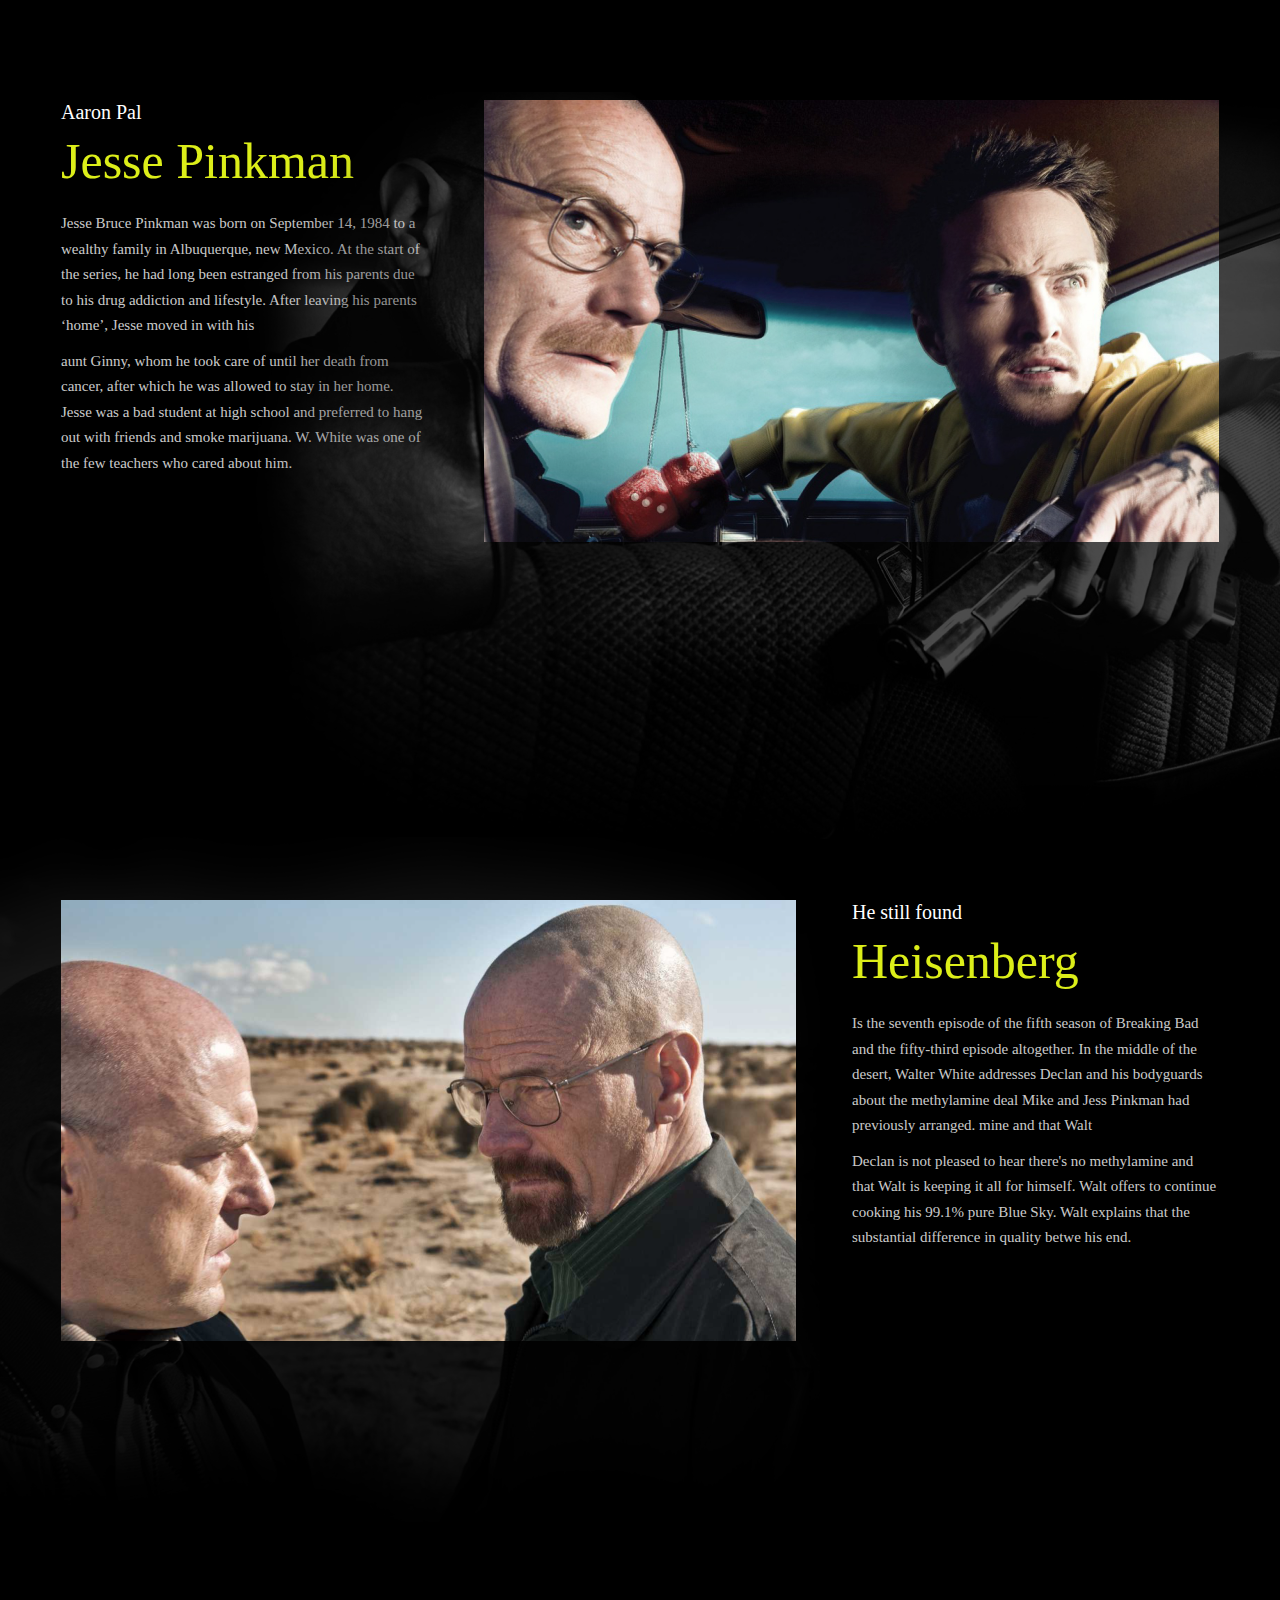
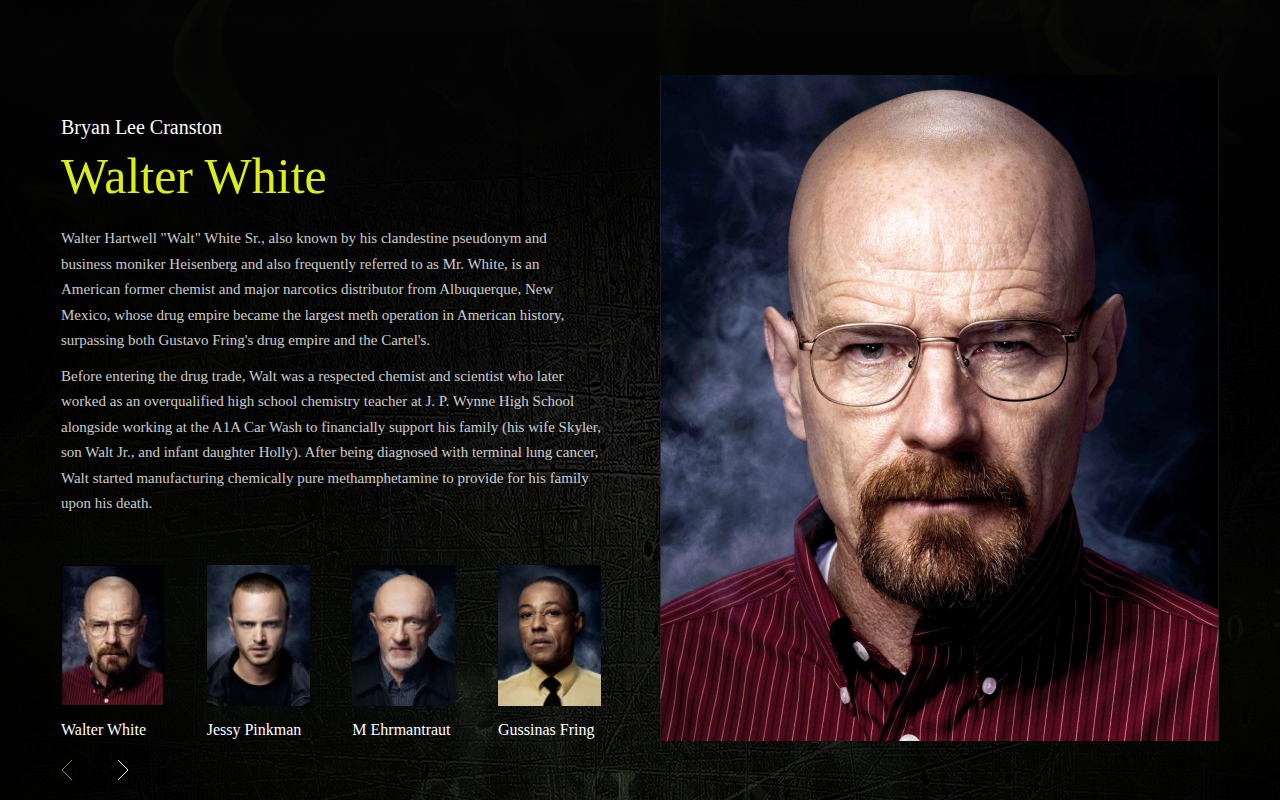
==== commit db4c1afb: "create mobile slider for section four" ====
--- a/docs/index.html
+++ b/docs/index.html
@@ -479,55 +479,71 @@
               class="section-fourth__img begin-img"
               alt="Bryan Lee Cranston"
             />
+            <img class="section-four__miniatures-arrow--left" src="./img/arrow-left.svg" alt="left" />
+            <img class="section-four__miniatures-arrow--right" src="./img/arrow-right.svg" alt="right" />
           </div>
           <div data-description='section-fourth--actor' class="section-fourth__right display-none hidden transition">
             <img
               src="./img/rouls/jesse.jpg"
-              class="section-fourth__img"
+              class="section-fourth__img begin-img"
               alt="Aaron Paul"
             />
+            <img class="section-four__miniatures-arrow--left" src="./img/arrow-left.svg" alt="left" />
+            <img class="section-four__miniatures-arrow--right" src="./img/arrow-right.svg" alt="right" />
           </div>
           <div data-description='section-fourth--actor' class="section-fourth__right display-none hidden transition" >
             <img
               src="./img/rouls/mike.png"
-              class="section-fourth__img--mike"
+              class="section-fourth__img--mike begin-img"
               alt="Jonathan Banks"
             />
+            <img class="section-four__miniatures-arrow--left" src="./img/arrow-left.svg" alt="left" />
+            <img class="section-four__miniatures-arrow--right" src="./img/arrow-right.svg" alt="right" />
           </div>
           <div data-description='section-fourth--actor' class="section-fourth__right display-none hidden transition">
             <img
               src="./img/rouls/Giancarlo Esposito.png"
-              class="section-fourth__img"
+              class="section-fourth__img begin-img"
               alt="Giancarlo Esposito"
             />
+            <img class="section-four__miniatures-arrow--left" src="./img/arrow-left.svg" alt="left" />
+            <img class="section-four__miniatures-arrow--right" src="./img/arrow-right.svg" alt="right" />
           </div>
           <div data-description='section-fourth--actor' class="section-fourth__right display-none hidden transition">
             <img
               src="./img/rouls/Robert John Odenkirk.png"
-              class="section-fourth__img"
+              class="section-fourth__img begin-img"
               alt="Robert John Odenkirk"
             />
+            <img class="section-four__miniatures-arrow--left" src="./img/arrow-left.svg" alt="left" />
+            <img class="section-four__miniatures-arrow--right" src="./img/arrow-right.svg" alt="right" />
           </div>
           <div data-description='section-fourth--actor' class="section-fourth__right display-none hidden transition">
             <img
               src="./img/rouls/Dean Joseph Norris.png"
-              class="section-fourth__img"
+              class="section-fourth__img begin-img"
               alt="Dean Joseph Norris"
             />
+            <img class="section-four__miniatures-arrow--left" src="./img/arrow-left.svg" alt="left" />
+            <img class="section-four__miniatures-arrow--right" src="./img/arrow-right.svg" alt="right" />
           </div>
           <div data-description='section-fourth--actor' class="section-fourth__right display-none hidden transition">
             <img
               src="./img/rouls/Anna Gunn.png"
-              class="section-fourth__img"
+              class="section-fourth__img begin-img"
               alt="Anna Gunn"
             />
+            <img class="section-four__miniatures-arrow--left" src="./img/arrow-left.svg" alt="left" />
+            <img class="section-four__miniatures-arrow--right" src="./img/arrow-right.svg" alt="right" />
           </div>
           <div data-description='section-fourth--actor' class="section-fourth__right display-none hidden transition">
             <img
               src="./img/rouls/RJ Mitte.png"
-              class="section-fourth__img"
+              class="section-fourth__img begin-img"
               alt="RJ Mitte"
             />
+            <img class="section-four__miniatures-arrow--left" src="./img/arrow-left.svg" alt="left" />
+            <img class="section-four__miniatures-arrow--right" src="./img/arrow-right.svg" alt="right" />
           </div>
           <div data-description='section-fourth--actor' class="section-fourth__left">
             <div data-description='section-fourth--actor' class="section-fourth--actor section-fourth-actor--walter transition">
@@ -535,7 +551,7 @@
                 Bryan Lee Cranston
               </div>
               <h2 class="section__title">
-                Walter Hartwell White 
+                Walter White 
               </h2>
               <div class="section-fourth__text">
                 <p>
@@ -830,7 +846,7 @@
     <!--// Section-fourth -->
 
     <!-- Section-fifth -->
-    <div id="Сontained" class="section-fifth ">
+    <div id="Сontained" class="section-fifth display-none">
       <div class="container">
         <div class="row-section-fifth">
           <div class="section-fifth__right">
--- a/docs/css/main.css
+++ b/docs/css/main.css
@@ -63,7 +63,8 @@
     font-size: 15px;
   }
 }
-.img-adaptive {
+.img-adaptive,
+.text-adaptive {
   display: block;
   max-width: 100%;
   max-height: 100%;
@@ -71,14 +72,17 @@
 .display-none {
   display: none;
 }
+.display-block {
+  display: block;
+}
+.transition {
+  transition: all 3s ease-in;
+}
 .hidden {
   opacity: 0;
 }
-.transition {
-  transition: all 3s ease-in;
-}
-.display-block {
-  display: block;
+.acent-color {
+  color: #DCEE19;
 }
 .section-begin {
   height: 800px;
@@ -251,7 +255,6 @@
   }
 }
 /*------Section second - Jesse-----------*/
-
 /*------Section third - Heisenberg-----------*/
 .section-third {
   padding-top: 100px;
@@ -340,26 +343,52 @@
   background-repeat: no-repeat;
   background-position: center;
 }
-/* .row-section-fourth {
-  display: flex;
-  justify-content: space-between;
-  flex-direction: row-reverse;
-} */
-
 .row-section-fourth {
   display: flex;
   justify-content: space-between;
   flex-direction: column;
 }
-@media (min-width: 767px) {
+@media (min-width: 769px) {
   .row-section-fourth {
     flex-direction: row-reverse;
   }
 }
-
-
 .section-fourth__right {
-  margin-left: 30px;
+  margin-left: 0px;
+  position: relative;
+}
+@media (min-width: 769px) {
+  .section-fourth__right {
+    margin-left: 30px;
+  }
+}
+.section-four__miniatures-arrow--left {
+  display: block;
+  cursor: pointer;
+  position: absolute;
+  right: 0;
+  left: 5%;
+  top: 50%;
+  bottom: 0;
+}
+@media (min-width: 769px) {
+  .section-four__miniatures-arrow--left {
+    display: none;
+  }
+}
+.section-four__miniatures-arrow--right {
+  display: block;
+  cursor: pointer;
+  position: absolute;
+  right: 0;
+  left: 95%;
+  top: 50%;
+  bottom: 0;
+}
+@media (min-width: 769px) {
+  .section-four__miniatures-arrow--right {
+    display: none;
+  }
 }
 .section-fourth__right-jesse {
   display: none;
@@ -380,12 +409,21 @@
   margin-bottom: 30px;
 }
 .section-fourth__text {
-  width: 540px;
-  font-family: 'Proxima Nova';
-  font-size: 15px;
+  display: block;
+  max-width: 100%;
+  max-height: 100%;
+  font-size: 14px;
   line-height: 170%;
-  color: rgba(255, 255, 255, 0.8);
-  margin-bottom: 35px;
+}
+@media (min-width: 769px) {
+  .section-fourth__text {
+    width: 540px;
+    font-family: 'Proxima Nova';
+    font-size: 15px;
+    line-height: 170%;
+    color: rgba(255, 255, 255, 0.8);
+    margin-bottom: 35px;
+  }
 }
 .section-fourth__text p {
   margin: 0;
@@ -416,8 +454,8 @@
   transition: all 0.3s ease-in;
 }
 .section-fourth__preview-title {
-  display: block;
   cursor: pointer;
+  display: block;
 }
 .section-fourth__preview-title:hover,
 .section-fourth__preview-title:focus,
@@ -430,15 +468,25 @@
   margin-top: 20px;
   cursor: pointer;
 }
+.section-fourth__miniatures--first,
+.section-fourth__arrows--first {
+  display: none;
+}
+@media (min-width: 769px) {
+  .section-fourth__miniatures--first,
+  .section-fourth__arrows--first {
+    display: block;
+  }
+}
+.section-fourth--actor {
+  min-height: 450px;
+  margin-top: 40px;
+}
 .swiper-container {
   max-width: 600px;
   margin-left: 0;
 }
-.section-fourth--actor {
-  min-height: 450px;
-}
 /*------ End Casts-----------*/
-
 /*------Soundtrack-----------*/
 .section-fifth {
   height: 800px;
@@ -451,6 +499,15 @@
 .row-section-fifth {
   display: flex;
   justify-content: space-between;
+}
+.row-section-fifth {
+  display: flex;
+  justify-content: space-between;
+}
+@media (min-width: 769px) {
+  .row-section-fifth {
+    flex-direction: row-reverse;
+  }
 }
 .section-fifth__left {
   width: 460px;
@@ -488,7 +545,6 @@
   margin-bottom: 13px;
 }
 /*------End Soundtrack-----------*/
-
 /*------Watch all-----------*/
 .section-sixth {
   position: relative;
@@ -911,7 +967,7 @@
   margin-bottom: 30px;
 }
 .mobile-nav__link {
-  color: #FFF;
+  color: #fff;
   text-decoration: none;
 }
 .mobile-nav__link:hover,
@@ -1163,6 +1219,7 @@
 }
 /*---------- End footer head ---------*/
 /*--------- Header ----------*/
+/*--------- Footer ----------*/
 .footer {
   width: 100%;
   height: 187px;
@@ -1191,3 +1248,4 @@
 .footer__left-menu:last-child {
   margin-right: 0;
 }
+/*--------- End Footer ----------*/
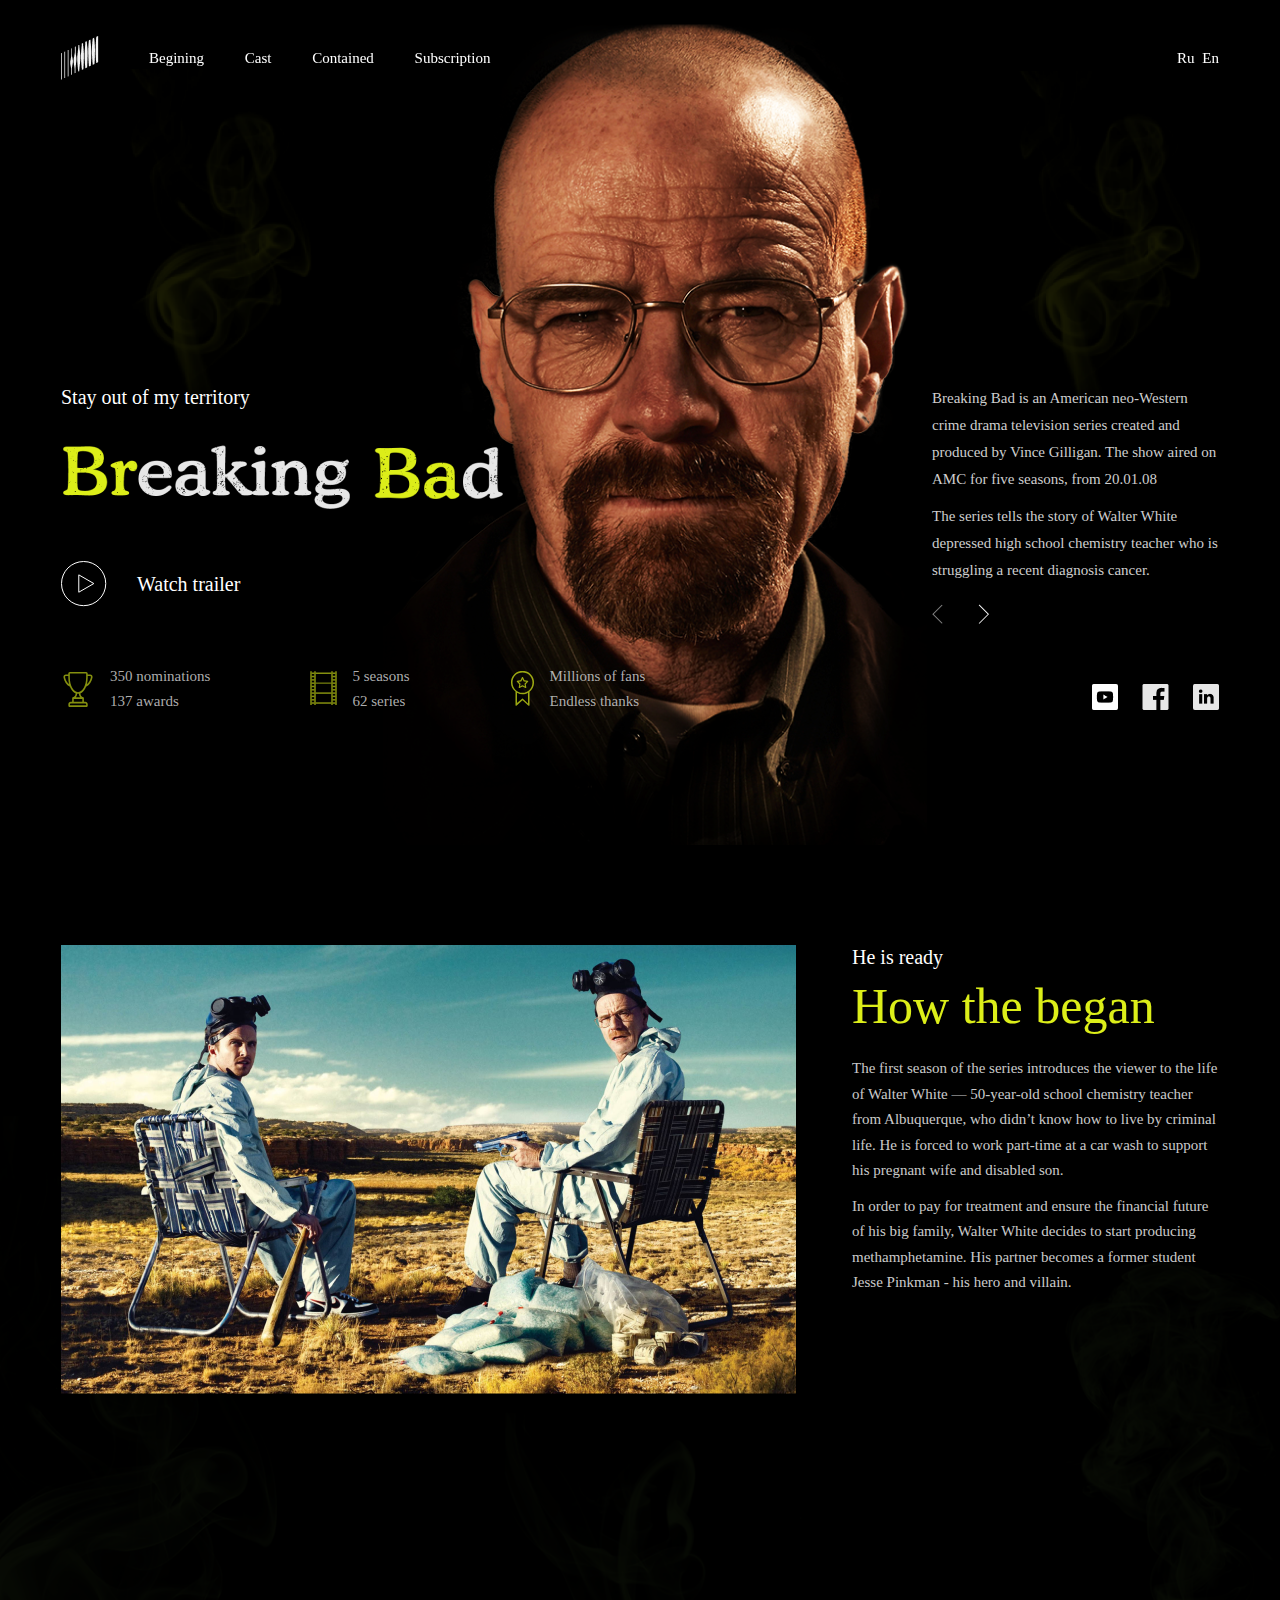
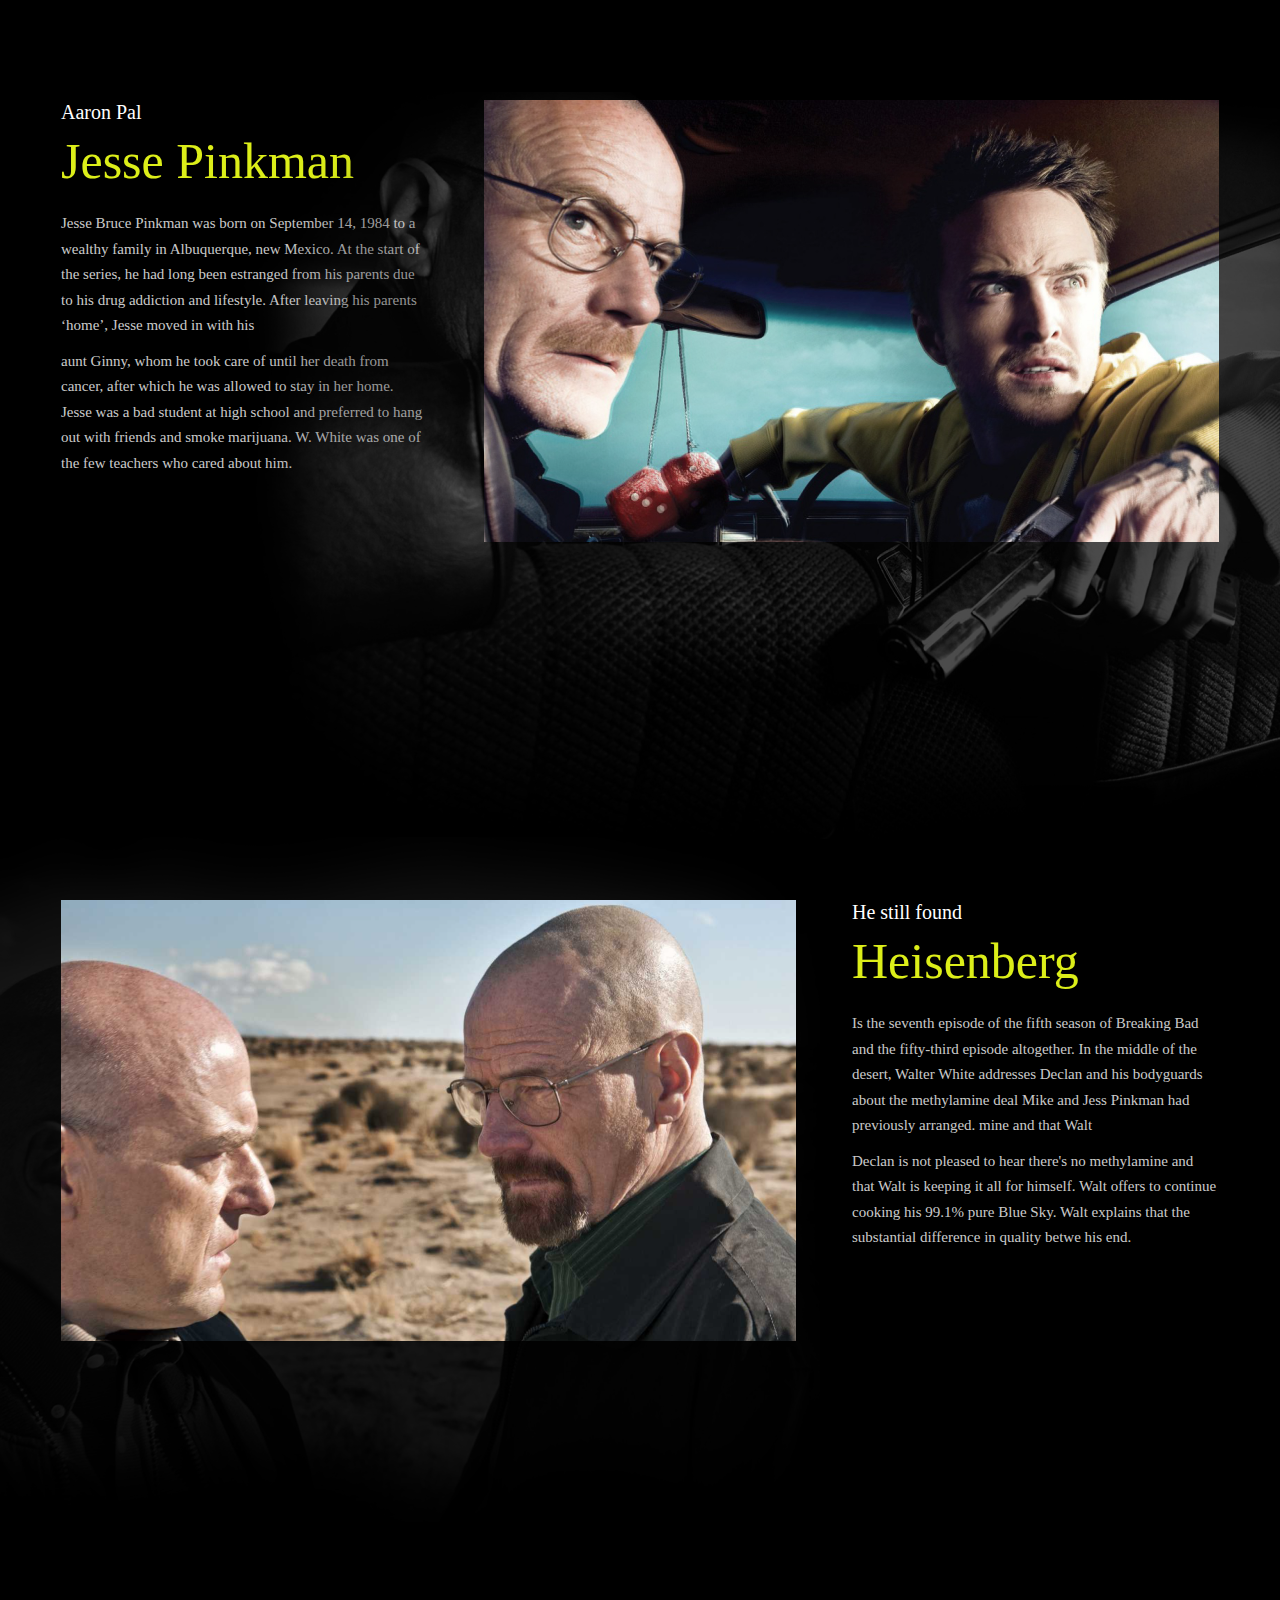
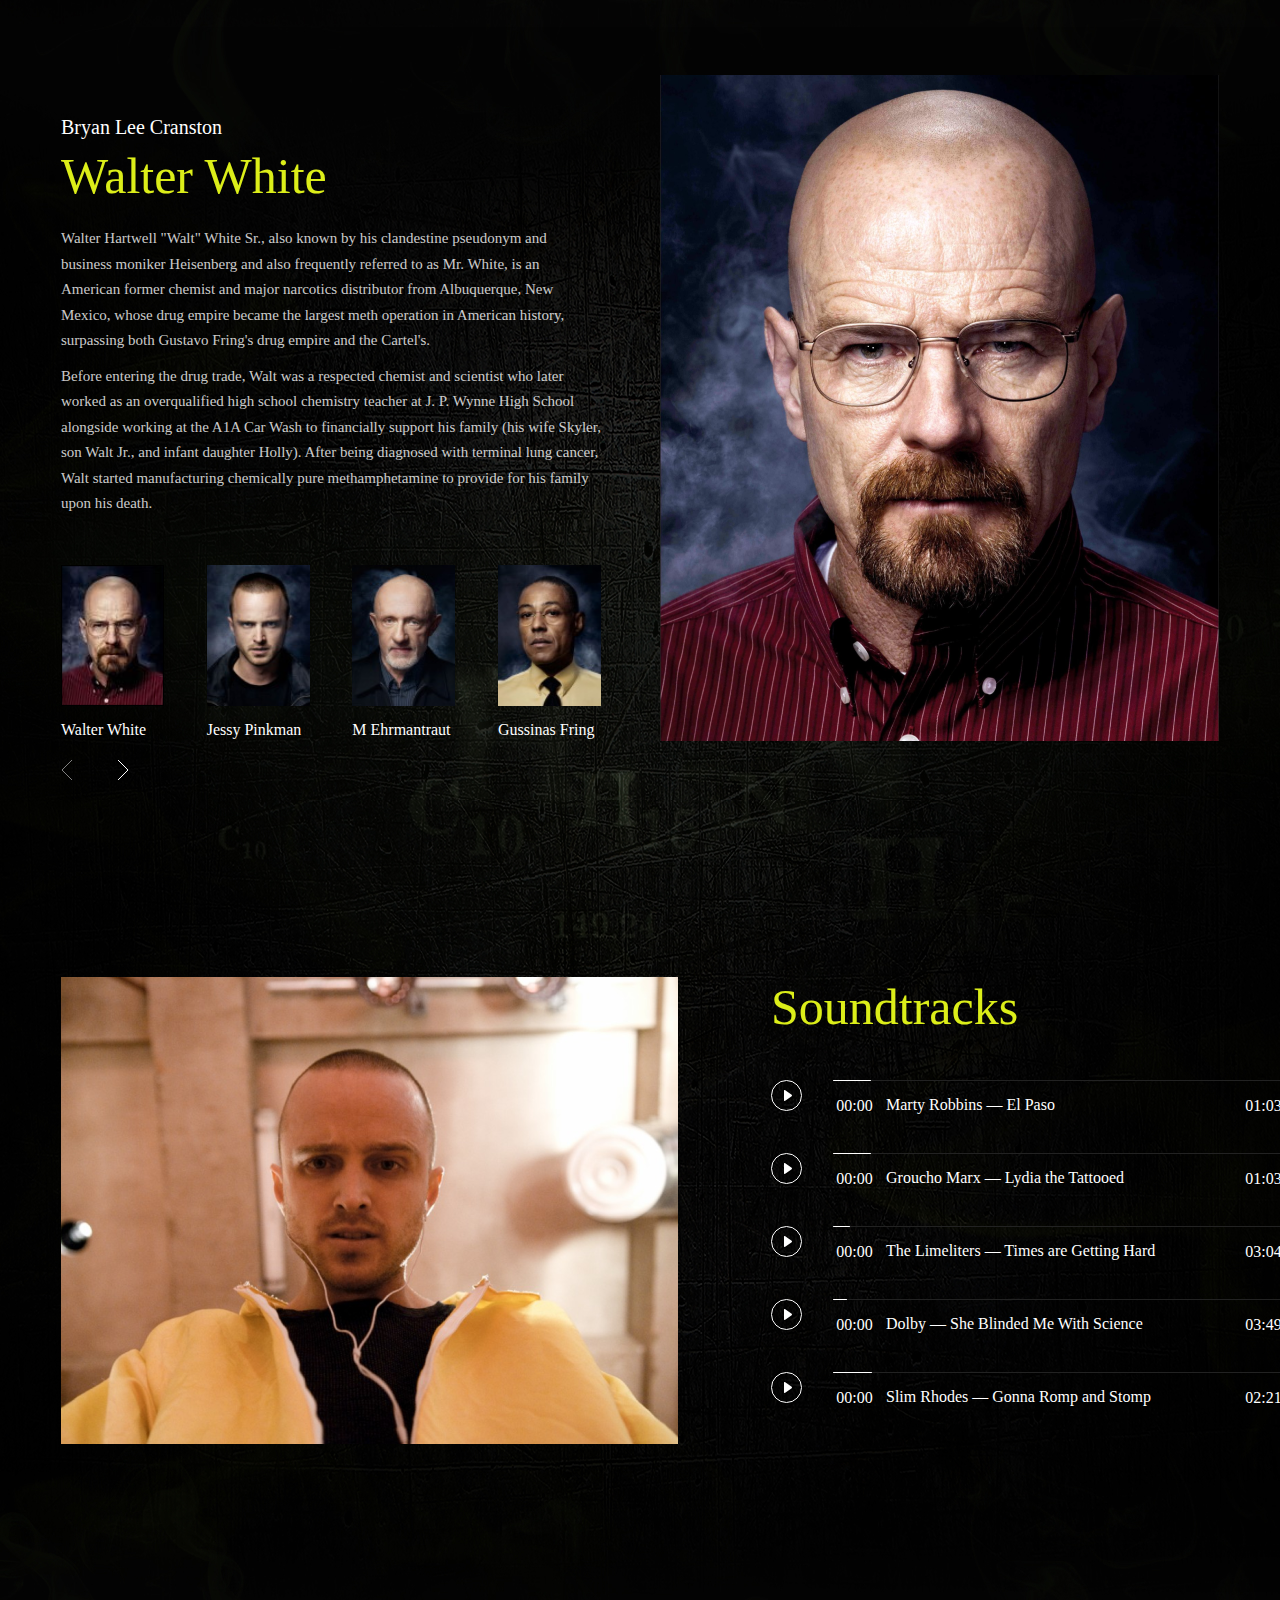
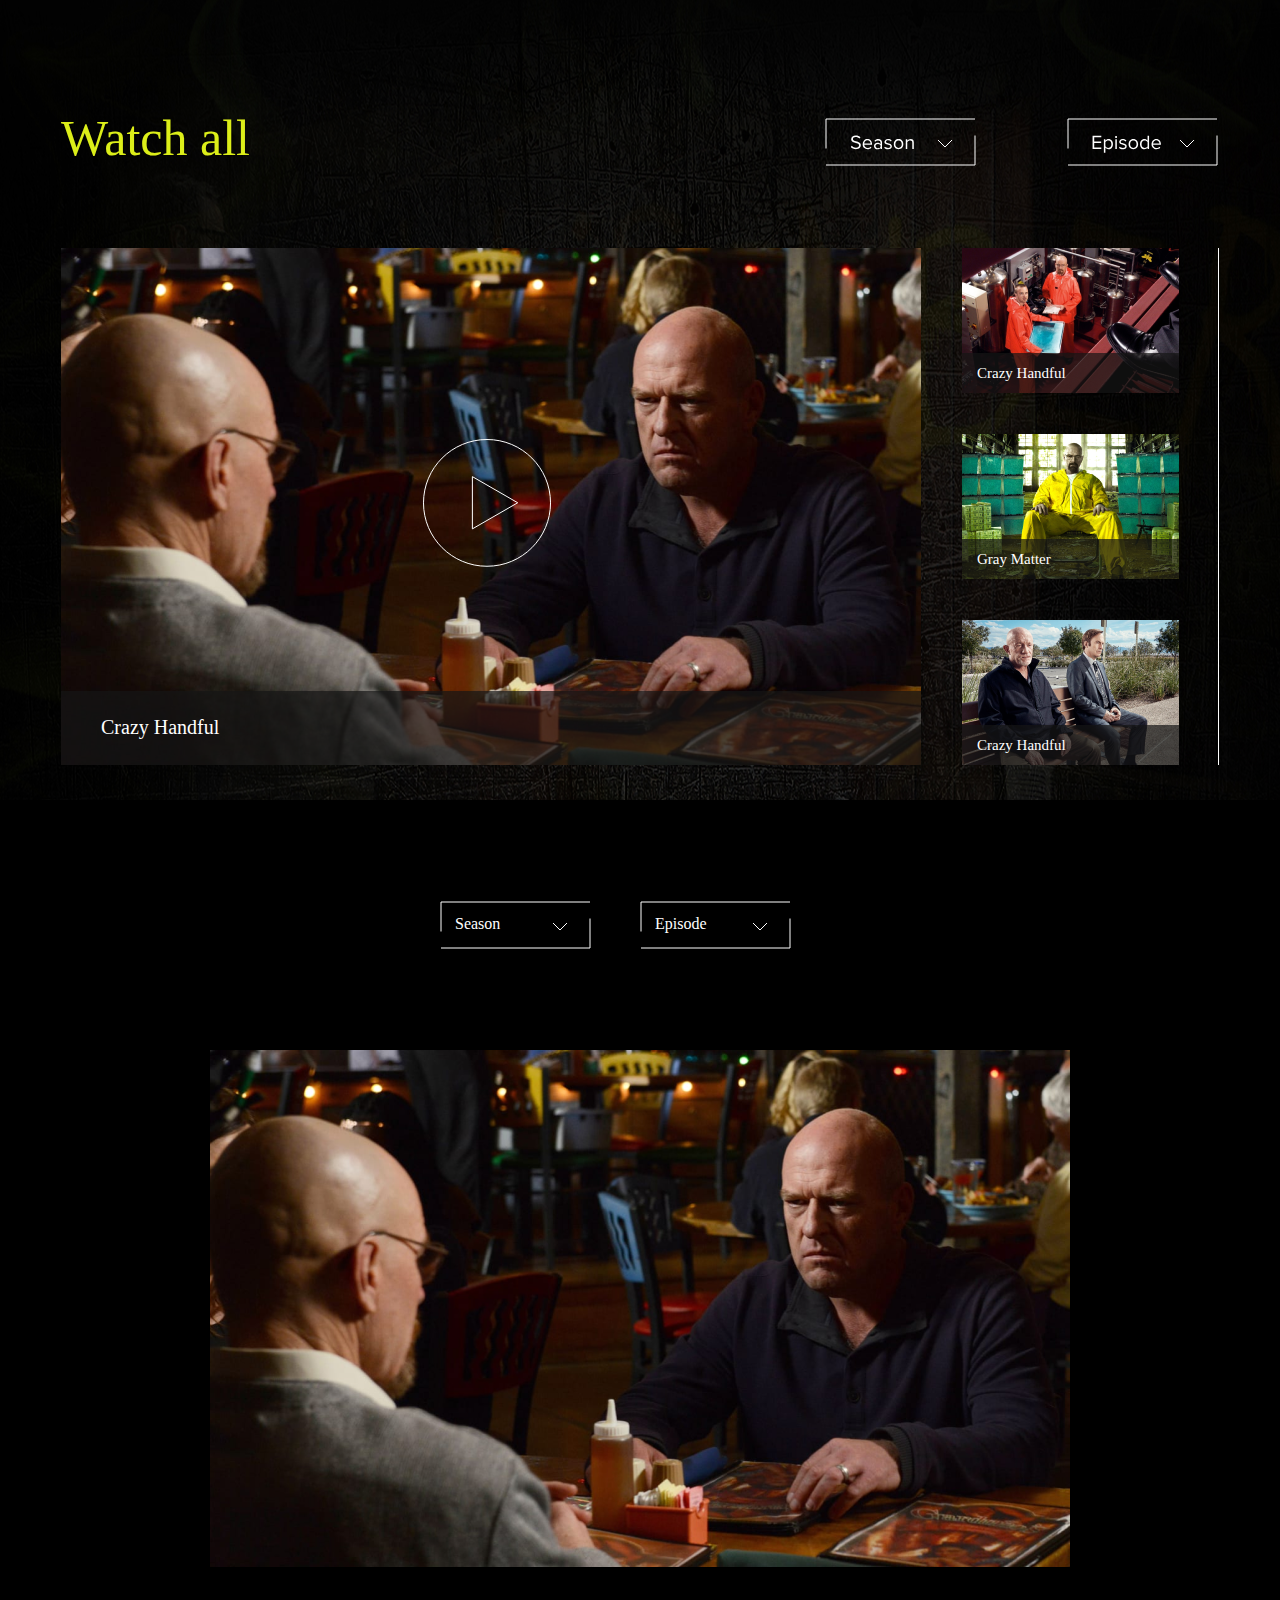
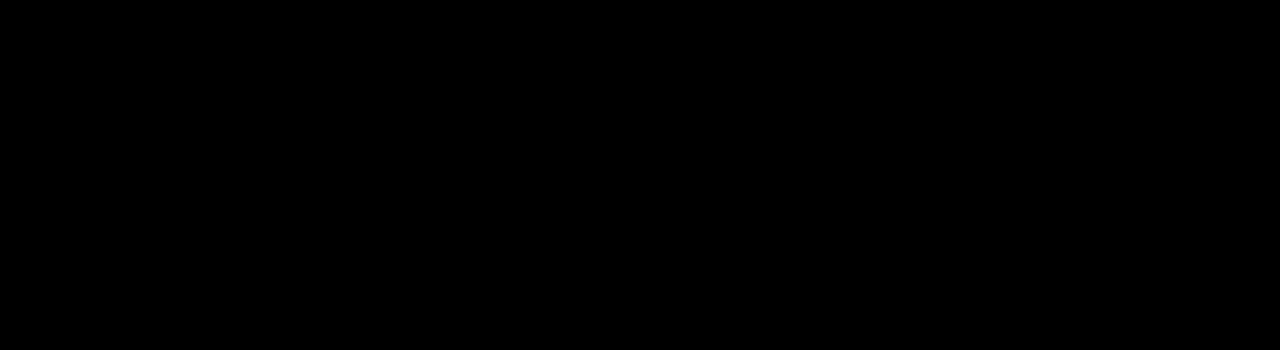
==== commit ab624ce5: "fix select seasons" ====
--- a/docs/index.html
+++ b/docs/index.html
@@ -846,13 +846,13 @@
     <!--// Section-fourth -->
 
     <!-- Section-fifth -->
-    <div id="Сontained" class="section-fifth display-none">
+    <div id="Сontained" class="section-fifth">
       <div class="container">
         <div class="row-section-fifth">
           <div class="section-fifth__right">
             <img
               src="./img/soundtrack.png"
-              class="section-fifth__img"
+              class="section-fifth__img begin-img"
               alt="Breaking Bad Soundtrack"
             />
           </div>
@@ -927,7 +927,7 @@
     <!--// Section-fifth -->
 
     <!--Section-sixth  -->
-    <div id="Subscription" class="section-sixth display-none">
+    <div id="Subscription" class="section-sixth">
       <div class="container">
         <div class="row-section-sixth">
           <div class="section-sixth__left">
@@ -937,6 +937,7 @@
           </div>
           <div class="section-sixth__right">
             <div class="section-sixth__right-form">
+              
               <label
                 for="select"
                 class="select"
@@ -973,11 +974,52 @@
                     id="list[1]"
                   />
                   <label for="list[1]">2 season</label>
+                  <label for="list[1]">3 season</label>
+                  <label for="list[1]">4 season</label>
+                  <label for="list[1]">5 season</label>
                 </div>
               </label>
             </div>
             <div class="section-sixth__right-form">
-              <form action="formdata" method="post" name="form1">
+              <label
+              for="select"
+              class="select2"
+              action="formdata"
+              method="post"
+              name="form1"
+            >
+              <input
+                type="radio"
+                name="list"
+                value="not_changed"
+                id="bg"
+                checked
+              />
+              <input
+                type="radio"
+                name="list"
+                value="not_changed"
+                id="select"
+              />
+              <label class="bg" for="bg"></label>
+              <div class="items">
+                <input
+                  type="radio"
+                  name="list"
+                  value="first_value"
+                  id="list[0]"
+                />
+                <label for="list[0]">1 episode</label>
+                <input
+                  type="radio"
+                  name="list"
+                  value="second_value"
+                  id="list[1]"
+                />
+                <label for="list[1]">2 episode</label>
+              </div>
+            </label>
+              <!-- <form action="formdata" method="post" name="form1">
                 <p>
                   <select name="list1">
                     <option>Series</option>
@@ -988,7 +1030,7 @@
                     <option>5 season</option>
                   </select>
                 </p>
-              </form>
+              </form> -->
             </div>
           </div>
         </div>
@@ -1032,7 +1074,118 @@
         </div>
       </div>
     </div>
+
+    
     <!--//Section-sixth  -->
+    <div class="navigation">
+      <nav class="select-1">
+        <ul>
+          <li class="select-item" data-description='sub-items'><p>Season</p>
+            <ul class="sub-items display-none">
+              <li><a id='1 season' href="">1 season</a></li>
+              <li><a id='2 season' href="">2 season</a></li>
+              <li><a id='3 season' href="">3 season</a></li>
+              <li><a id='4 season' href="">4 season</a></li>
+              <li><a id='5 season' href="">5 season</a></li>
+            </ul>
+          </li>
+        </ul>
+      </nav>
+
+      <nav class="select-2">
+        <ul>
+          <li class="select-2__item" data-description='select-2__sub-items'><p>Episode</p>
+            <div class="sub-items-2">
+              <ul class="select-2__sub-items season-1 display-none">
+                <li><a id='0' href="">1 episode</a></li>
+                <li><a id='1' href="">2 episode</a></li>
+                <li><a id='2' href="">3 episode</a></li>
+                <li><a id='3' href="">4 episode</a></li>
+                <li><a id='4' href="">5 episode</a></li>
+                <li><a id='5' href="">6 episode</a></li>
+                <li><a id='6' href="">7 episode</a></li>
+              </ul>
+              <ul class="select-2__sub-items season-2 display-none">
+                <li><a href="">1 episode</a></li>
+                <li><a href="">2 episode</a></li>
+                <li><a href="">3 episode</a></li>
+                <li><a href="">4 episode</a></li>
+                <li><a href="">6 episode</a></li>
+                <li><a href="">7 episode</a></li>
+                <li><a href="">8 episode</a></li>
+                <li><a href="">9 episode</a></li>
+                <li><a href="">10 episode</a></li>
+                <li><a href="">11 episode</a></li>
+                <li><a href="">12 episode</a></li>
+                <li><a href="">13 episode</a></li>
+              </ul>            
+              <ul class="select-2__sub-items season-3 display-none">
+                <li><a href="">1 episode</a></li>
+                <li><a href="">2 episode</a></li>
+                <li><a href="">3 episode</a></li>
+                <li><a href="">4 episode</a></li>
+                <li><a href="">6 episode</a></li>
+                <li><a href="">7 episode</a></li>
+                <li><a href="">8 episode</a></li>
+                <li><a href="">9 episode</a></li>
+                <li><a href="">10 episode</a></li>
+                <li><a href="">11 episode</a></li>
+                <li><a href="">12 episode</a></li>
+                <li><a href="">13 episode</a></li>
+              </ul>            
+              <ul class="select-2__sub-items season-4 display-none">
+                <li><a href="">1 episode</a></li>
+                <li><a href="">2 episode</a></li>
+                <li><a href="">3 episode</a></li>
+                <li><a href="">4 episode</a></li>
+                <li><a href="">6 episode</a></li>
+                <li><a href="">7 episode</a></li>
+                <li><a href="">8 episode</a></li>
+                <li><a href="">9 episode</a></li>
+                <li><a href="">10 episode</a></li>
+                <li><a href="">11 episode</a></li>
+                <li><a href="">12 episode</a></li>
+                <li><a href="">13 episode</a></li>
+              </ul>
+              <ul class="select-2__sub-items season-5 display-none">
+                <li><a href="">1 episode</a></li>
+                <li><a href="">2 episode</a></li>
+                <li><a href="">3 episode</a></li>
+                <li><a href="">4 episode</a></li>
+                <li><a href="">6 episode</a></li>
+                <li><a href="">7 episode</a></li>
+                <li><a href="">8 episode</a></li>
+                <li><a href="">9 episode</a></li>
+                <li><a href="">10 episode</a></li>
+                <li><a href="">11 episode</a></li>
+                <li><a href="">12 episode</a></li>
+                <li><a href="">13 episode</a></li>
+                <li><a href="">14 episode</a></li>
+                <li><a href="">15 episode</a></li>
+                <li><a href="">16 episode</a></li>
+              </ul>
+            </div>
+          </li>
+        </ul>
+      </nav>
+    </div>
+    <div class="container">
+      <div class="wrap__img-test">
+        <img src="./img/series/сrazy_рandful.png" alt="Crazy Handful" />
+      </div>
+      <div class="wrap__img-test display-none">
+        <img src="./img/series/gray-matter.png" alt="Gray Matter" />
+      </div>
+      <div class="wrap__img-test display-none">
+        <img src="./img/series/br-bad.png" alt="Breaking Bad" />
+      </div>
+      <div class="wrap__img-test display-none">
+        <img src="./img/series/cancer-man.png" alt="Cancer Man" />
+      </div>
+    </div>
+
+
+
 
     <!-- Footer -->
     <div class="footer display-none">
--- a/docs/css/main.css
+++ b/docs/css/main.css
@@ -14,6 +14,51 @@
   font-size: 15px;
   color: #fff;
   font-family: 'Proxima Nova', 'Noto Sans';
+}
+.navigation {
+  display: flex;
+  justify-content: center;
+  margin-top: 100px;
+  padding-bottom: 100px;
+}
+.select-1,
+.select-2 {
+  width: 200px;
+}
+.select-item,
+.select-2__item {
+  position: relative;
+  background-image: url('../img/season\ 3.svg');
+  background-repeat: no-repeat;
+  background-position: left;
+  cursor: pointer;
+  height: 50px;
+}
+.select-item p,
+.select-2__item p {
+  position: absolute;
+  left: 15px;
+  top: 15px;
+}
+.sub-items,
+.select-2__sub-items {
+  position: absolute;
+  margin-top: 47px;
+  left: 0;
+}
+.sub-items li,
+.select-2__sub-items li {
+  padding: 10px 73px 10px 13px;
+  border: 1px solid #ddd;
+}
+.sub-items li a:hover,
+.select-2__sub-items li a:hover {
+  color: #DCEE19;
+  background: transparent;
+}
+.wrap__img-test {
+  display: flex;
+  justify-content: center;
 }
 /*
 font-family: 'Montserrat', sans-serif;
@@ -490,12 +535,17 @@
 /*------Soundtrack-----------*/
 .section-fifth {
   height: 800px;
-  padding-top: 177px;
+  padding-top: 100px;
   position: relative;
   background-image: url(../img/bg/bg-5.jpg);
   background-repeat: no-repeat;
   background-position: center;
 }
+@media (min-width: 769px) {
+  .section-fifth {
+    padding-top: 177px;
+  }
+}
 .row-section-fifth {
   display: flex;
   justify-content: space-between;
@@ -503,14 +553,28 @@
 .row-section-fifth {
   display: flex;
   justify-content: space-between;
+  flex-direction: column;
 }
 @media (min-width: 769px) {
   .row-section-fifth {
-    flex-direction: row-reverse;
+    flex-direction: row;
   }
 }
 .section-fifth__left {
-  width: 460px;
+  margin-left: 0;
+}
+@media (min-width: 769px) {
+  .section-fifth__left {
+    margin-left: 30px;
+  }
+}
+.section-fifth__right {
+  margin-bottom: 40px;
+}
+@media (min-width: 769px) {
+  .section-fifth__right {
+    margin-bottom: 0;
+  }
 }
 .section-fifth__title {
   font-family: 'Cooper Md BT';
@@ -648,7 +712,8 @@
 input {
   display: none;
 }
-.select {
+.select,
+.select2 {
   display: inline-block;
   background-image: url(../img/season.svg);
   background-repeat: no-repeat;
@@ -656,6 +721,9 @@
   height: 55px;
   line-height: 30px;
   position: relative;
+}
+.select2 {
+  background-image: url(../img/episode.svg);
 }
 .select input[name="list"]:not(:checked) ~ #text {
   color: black;
--- a/docs/assets/audioplayer.css
+++ b/docs/assets/audioplayer.css
@@ -9,13 +9,20 @@
 		}
 		#wrapper
 		{
-			width: 25em; 480
+			width: 13em;
+			padding: 0;
 			/* height: 8.75em; 140 */
 			/* position: absolute;
 			top: 50%;
 			left: 50%; */
 			/* margin: -4.375em 0 0 -15em; 70 240 */
 		}
+
+		@media (min-width: 769px) {
+			#wrapper {
+				width: 28em;
+			}
+		  }
 
 			h1,
 			h1 a,
@@ -456,10 +463,10 @@
 			}
 			#wrapper
 			{
-				width: 100%;
+				/* width: 100%;
 				height: auto;
 				position: static;
-				padding: 1.25em; /* 20 */
-				margin: 0;
-			}
-		}
+				padding: 1.25em;
+				margin: 0; */
+			}
+		}
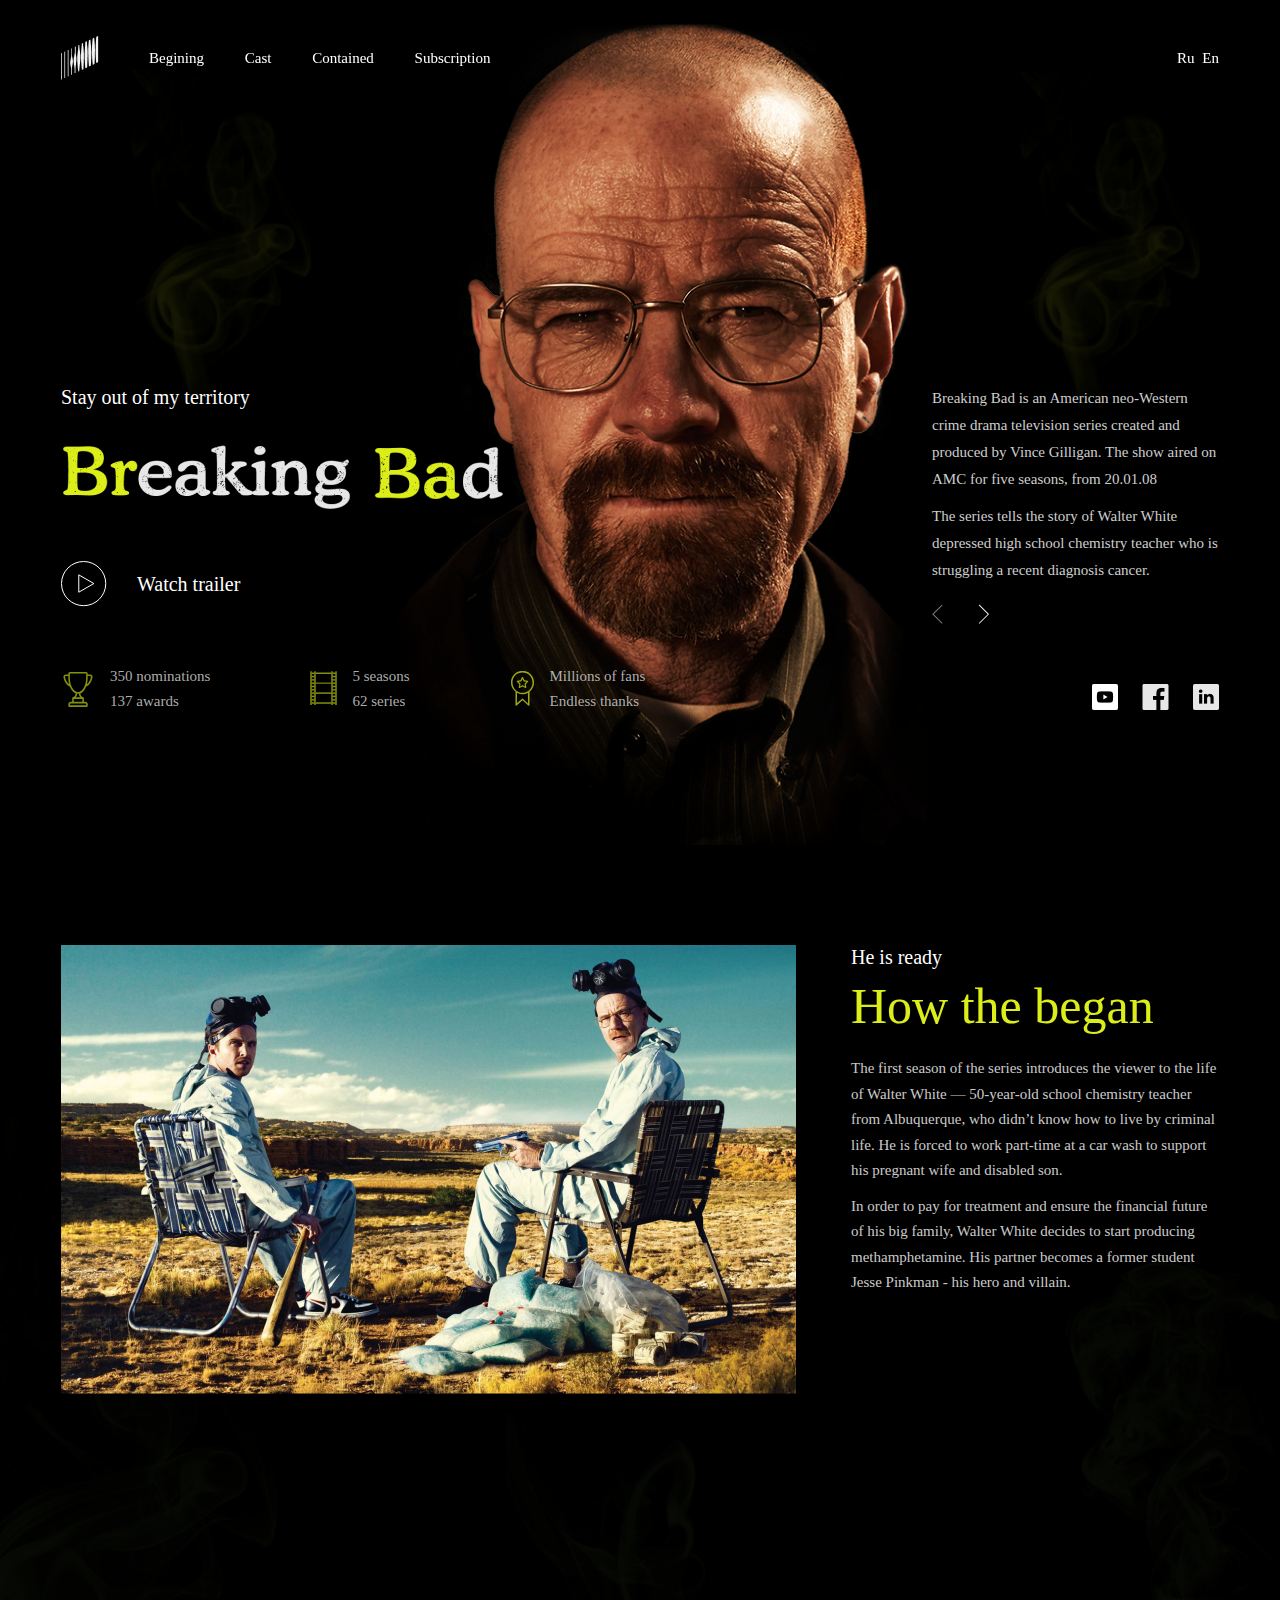
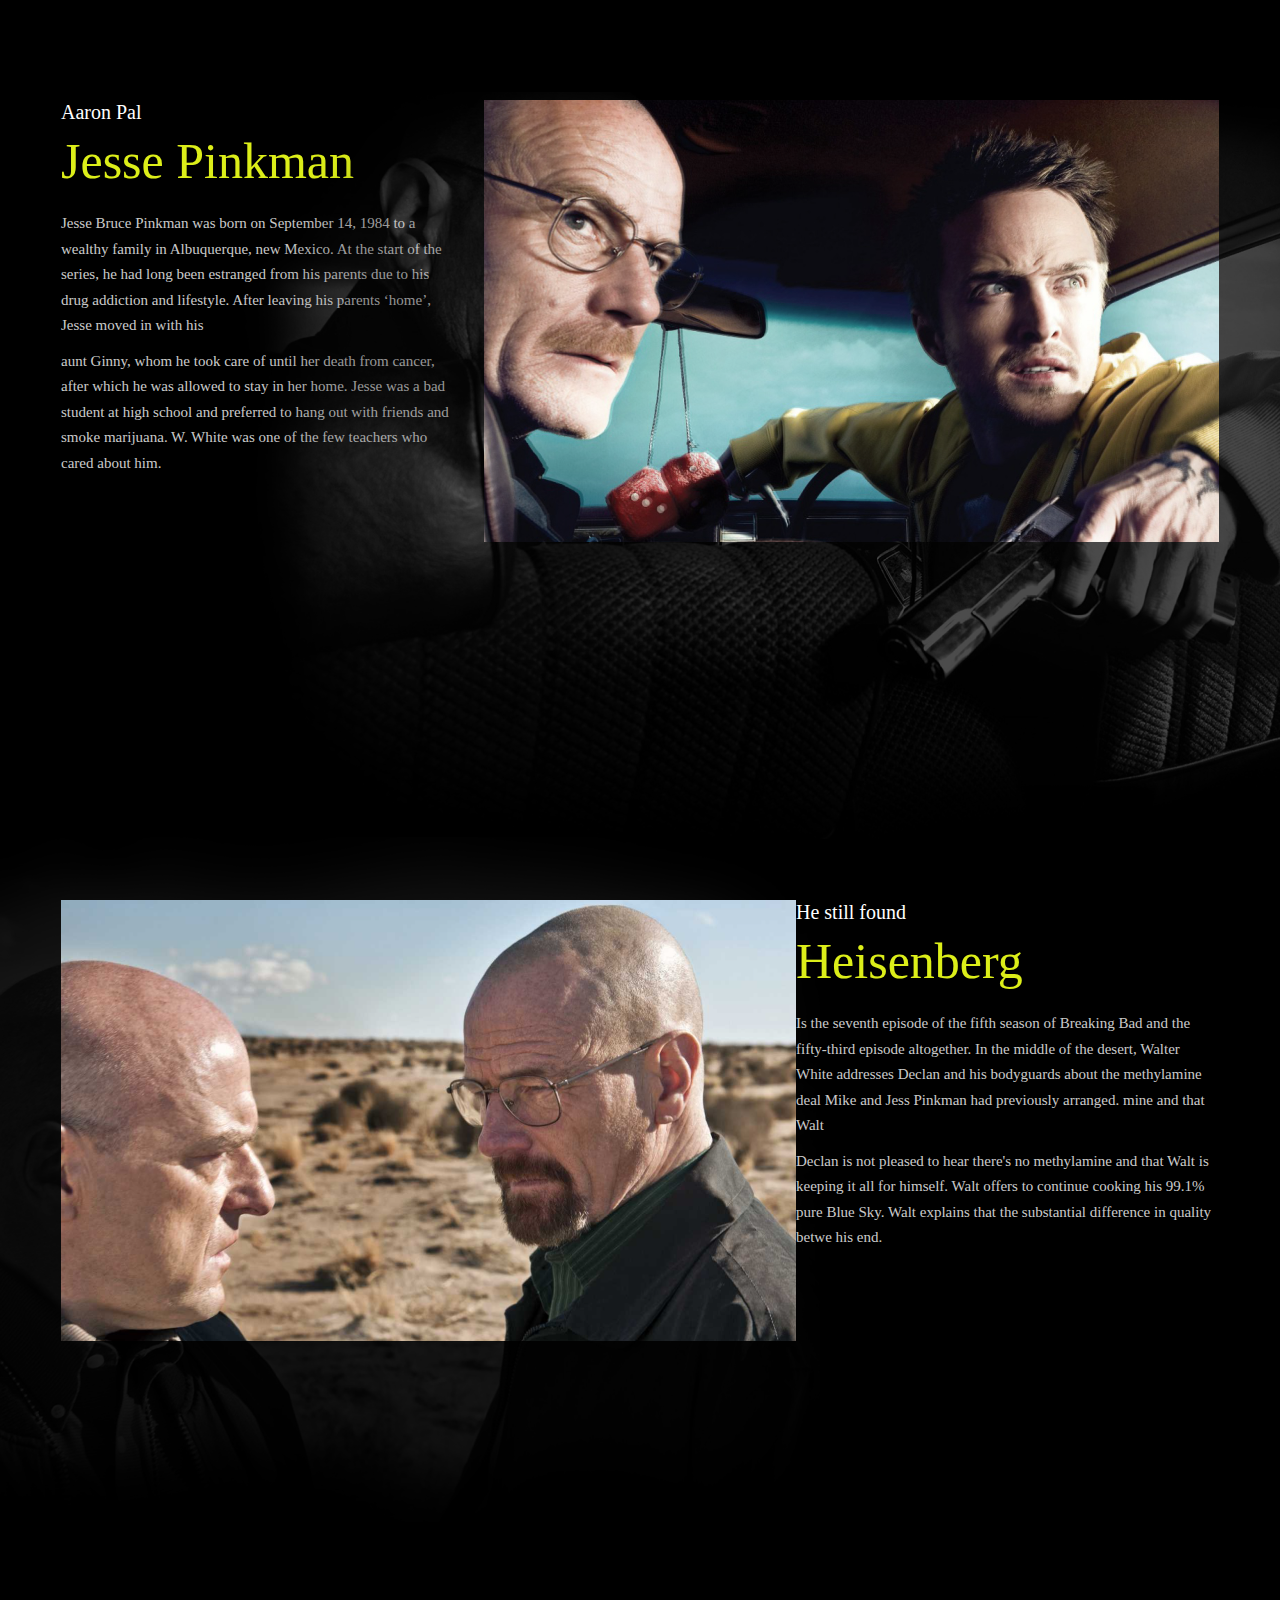
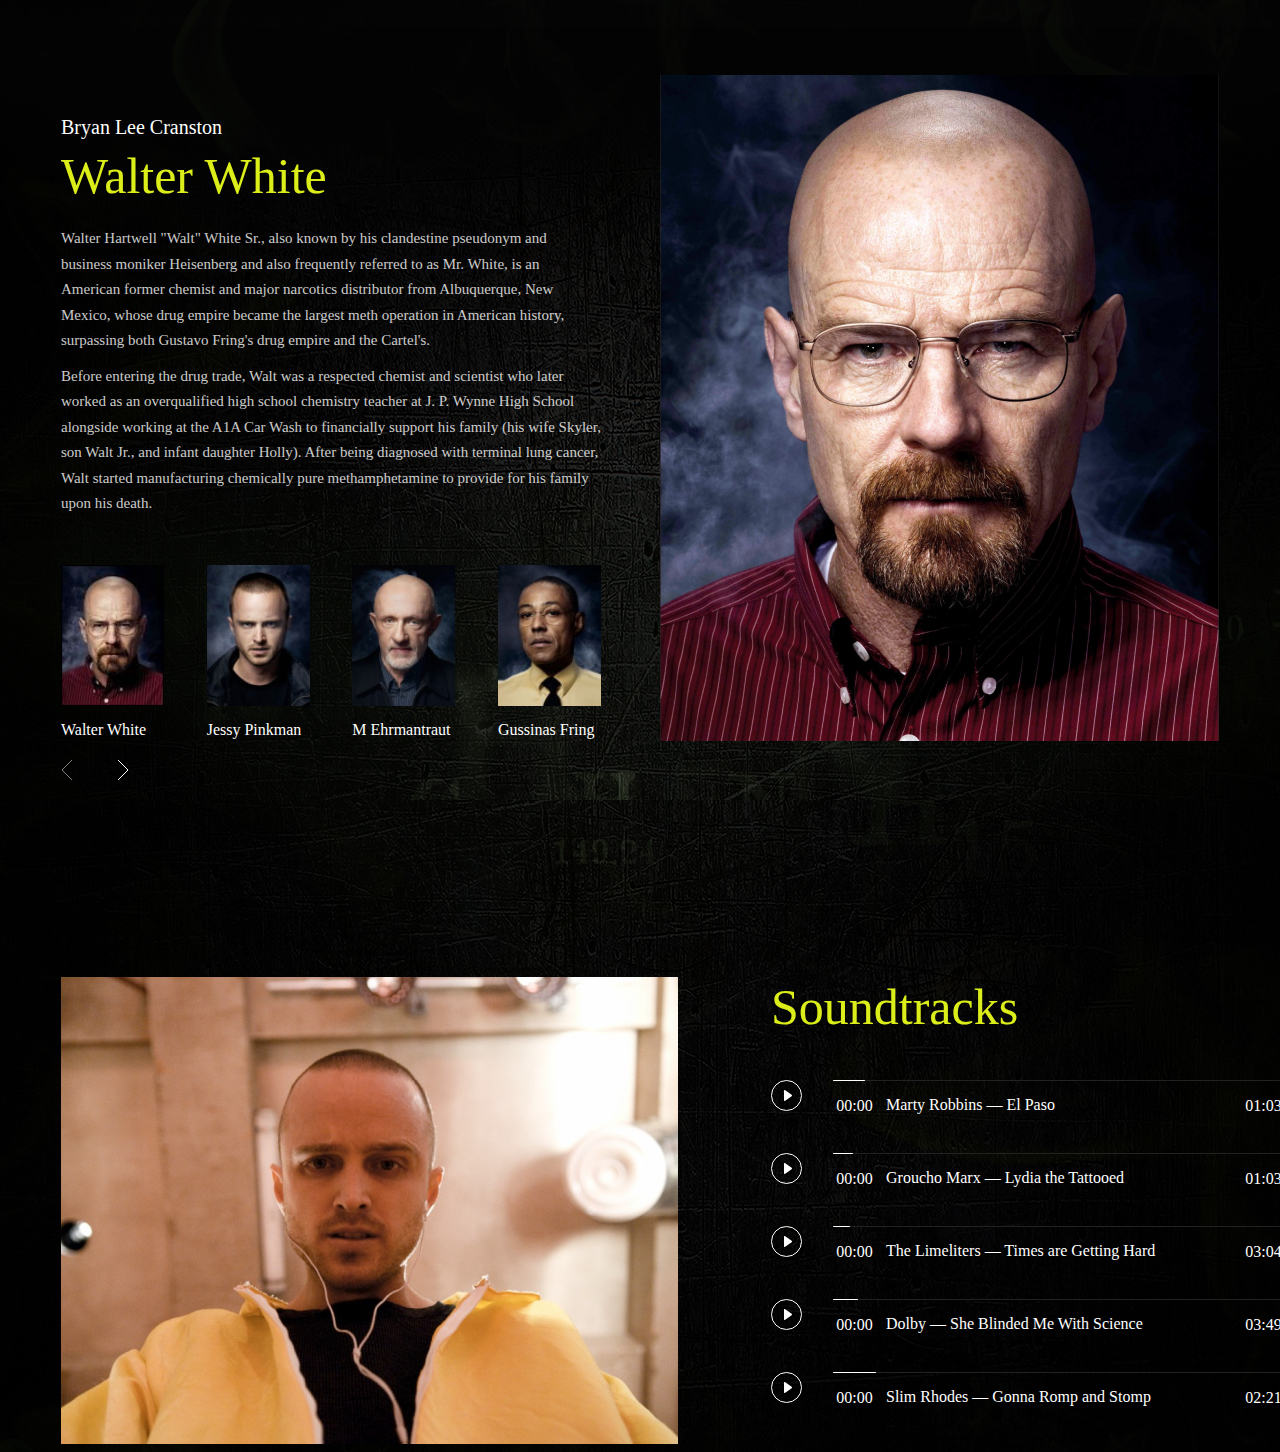
==== commit 86a7f585: "add files in docs" ====
--- a/docs/index.html
+++ b/docs/index.html
@@ -927,110 +927,107 @@
     <!--// Section-fifth -->
 
     <!--Section-sixth  -->
-    <div id="Subscription" class="section-sixth">
-      <div class="container">
-        <div class="row-section-sixth">
-          <div class="section-sixth__left">
+    <div id="Subscription" class="section-sixth display-none">
+      <div class="container position-z">
+        <div class="row-section-sixth navigation">
+          <div class="section-sixth__title">
             <h1 class="section__title">
               Watch all
             </h1>
           </div>
           <div class="section-sixth__right">
             <div class="section-sixth__right-form">
-              
-              <label
-                for="select"
-                class="select"
-                action="formdata"
-                method="post"
-                name="form1"
-              >
-                <input
-                  type="radio"
-                  name="list"
-                  value="not_changed"
-                  id="bg"
-                  checked
-                />
-                <input
-                  type="radio"
-                  name="list"
-                  value="not_changed"
-                  id="select"
-                />
-                <label class="bg" for="bg"></label>
-                <div class="items">
-                  <input
-                    type="radio"
-                    name="list"
-                    value="first_value"
-                    id="list[0]"
-                  />
-                  <label for="list[0]">1 season</label>
-                  <input
-                    type="radio"
-                    name="list"
-                    value="second_value"
-                    id="list[1]"
-                  />
-                  <label for="list[1]">2 season</label>
-                  <label for="list[1]">3 season</label>
-                  <label for="list[1]">4 season</label>
-                  <label for="list[1]">5 season</label>
-                </div>
-              </label>
+              <nav class="select-1">
+                <ul>
+                  <li class="select-item" data-description='sub-items'><p>Season</p>
+                    <ul class="sub-items display-none">
+                      <li><a id='1 season' href="">1 season</a></li>
+                      <li><a id='2 season' href="">2 season</a></li>
+                      <li><a id='3 season' href="">3 season</a></li>
+                      <li><a id='4 season' href="">4 season</a></li>
+                      <li><a id='5 season' href="">5 season</a></li>
+                    </ul>
+                  </li>
+                </ul>
+              </nav>
             </div>
             <div class="section-sixth__right-form">
-              <label
-              for="select"
-              class="select2"
-              action="formdata"
-              method="post"
-              name="form1"
-            >
-              <input
-                type="radio"
-                name="list"
-                value="not_changed"
-                id="bg"
-                checked
-              />
-              <input
-                type="radio"
-                name="list"
-                value="not_changed"
-                id="select"
-              />
-              <label class="bg" for="bg"></label>
-              <div class="items">
-                <input
-                  type="radio"
-                  name="list"
-                  value="first_value"
-                  id="list[0]"
-                />
-                <label for="list[0]">1 episode</label>
-                <input
-                  type="radio"
-                  name="list"
-                  value="second_value"
-                  id="list[1]"
-                />
-                <label for="list[1]">2 episode</label>
-              </div>
-            </label>
-              <!-- <form action="formdata" method="post" name="form1">
-                <p>
-                  <select name="list1">
-                    <option>Series</option>
-                    <option>1 season</option>
-                    <option>2 season</option>
-                    <option>3 season</option>
-                    <option>4 season</option>
-                    <option>5 season</option>
-                  </select>
-                </p>
-              </form> -->
+              <nav class="select-2">
+                <ul>
+                  <li class="select-2__item" data-description='select-2__sub-items'><p>Episode</p>
+                    <div class="sub-items-2">
+                      <ul class="select-2__sub-items season-1 display-none">
+                        <li><a id='0' href="">1 episode</a></li>
+                        <li><a id='1' href="">2 episode</a></li>
+                        <li><a id='2' href="">3 episode</a></li>
+                        <li><a id='3' href="">4 episode</a></li>
+                        <li><a id='4' href="">5 episode</a></li>
+                        <li><a id='5' href="">6 episode</a></li>
+                        <li><a id='6' href="">7 episode</a></li>
+                      </ul>
+                      <ul class="select-2__sub-items season-2 display-none">
+                        <li><a href="">1 episode</a></li>
+                        <li><a href="">2 episode</a></li>
+                        <li><a href="">3 episode</a></li>
+                        <li><a href="">4 episode</a></li>
+                        <li><a href="">6 episode</a></li>
+                        <li><a href="">7 episode</a></li>
+                        <li><a href="">8 episode</a></li>
+                        <li><a href="">9 episode</a></li>
+                        <li><a href="">10 episode</a></li>
+                        <li><a href="">11 episode</a></li>
+                        <li><a href="">12 episode</a></li>
+                        <li><a href="">13 episode</a></li>
+                      </ul>            
+                      <ul class="select-2__sub-items season-3 display-none">
+                        <li><a href="">1 episode</a></li>
+                        <li><a href="">2 episode</a></li>
+                        <li><a href="">3 episode</a></li>
+                        <li><a href="">4 episode</a></li>
+                        <li><a href="">6 episode</a></li>
+                        <li><a href="">7 episode</a></li>
+                        <li><a href="">8 episode</a></li>
+                        <li><a href="">9 episode</a></li>
+                        <li><a href="">10 episode</a></li>
+                        <li><a href="">11 episode</a></li>
+                        <li><a href="">12 episode</a></li>
+                        <li><a href="">13 episode</a></li>
+                      </ul>            
+                      <ul class="select-2__sub-items season-4 display-none">
+                        <li><a href="">1 episode</a></li>
+                        <li><a href="">2 episode</a></li>
+                        <li><a href="">3 episode</a></li>
+                        <li><a href="">4 episode</a></li>
+                        <li><a href="">6 episode</a></li>
+                        <li><a href="">7 episode</a></li>
+                        <li><a href="">8 episode</a></li>
+                        <li><a href="">9 episode</a></li>
+                        <li><a href="">10 episode</a></li>
+                        <li><a href="">11 episode</a></li>
+                        <li><a href="">12 episode</a></li>
+                        <li><a href="">13 episode</a></li>
+                      </ul>
+                      <ul class="select-2__sub-items season-5 display-none">
+                        <li><a href="">1 episode</a></li>
+                        <li><a href="">2 episode</a></li>
+                        <li><a href="">3 episode</a></li>
+                        <li><a href="">4 episode</a></li>
+                        <li><a href="">6 episode</a></li>
+                        <li><a href="">7 episode</a></li>
+                        <li><a href="">8 episode</a></li>
+                        <li><a href="">9 episode</a></li>
+                        <li><a href="">10 episode</a></li>
+                        <li><a href="">11 episode</a></li>
+                        <li><a href="">12 episode</a></li>
+                        <li><a href="">13 episode</a></li>
+                        <li><a href="">14 episode</a></li>
+                        <li><a href="">15 episode</a></li>
+                        <li><a href="">16 episode</a></li>
+                      </ul>
+                    </div>
+                  </li>
+                </ul>
+              </nav>
             </div>
           </div>
         </div>
@@ -1043,6 +1040,30 @@
               <div class="section-sixth__left-text">Crazy Handful</div>
             </div>
           </div>
+          <div class="section-sixth__left display-none">
+            <div class="section-sixth__left-img">
+              <img src="./img/series/gray-matter.png" alt="Gray Matter" />
+            </div>
+            <div class="section-sixth__left-subtitle">
+              <div class="section-sixth__left-text">Gray Matter</div>
+            </div>
+          </div>
+          <div class="section-sixth__left display-none">
+            <div class="section-sixth__left-img">
+              <img src="./img/series/br-bad.png" alt="Breaking Bad" />
+            </div>
+            <div class="section-sixth__left-subtitle">
+              <div class="section-sixth__left-text">Breaking Bad</div>
+            </div>
+          </div>
+          <div class="section-sixth__left display-none">
+            <div class="section-sixth__left-img">
+              <img src="./img/series/cancer-man.png" alt="Cancer Man" />
+            </div>
+            <div class="section-sixth__left-subtitle">
+              <div class="section-sixth__left-text">Cancer Man</div>
+            </div>
+          </div>             
           <div class="section-sixth__right-series">
             <div class="section-sixth__right-wrap">
               <div class="section-sixth__right-thumb">
@@ -1068,108 +1089,47 @@
                 <div class="section-sixth__right-text">Crazy Handful</div>
               </div>
             </div>
-          </div>
-
-          <div class="section-sixth__right-scroll"></div>
+            <div class="section-sixth__right-wrap">
+              <div class="section-sixth__right-thumb">
+                <img src="./img/series/gray_matter-m.png" alt="Canser Man" />
+              </div>
+              <div class="section-sixth__right-subtitle">
+                <div class="section-sixth__right-text">Crazy Handful</div>
+              </div>
+            </div>
+            <div class="section-sixth__right-wrap">
+              <div class="section-sixth__right-thumb">
+                <img src="./img/series/cancer_man-m.png" alt="Canser Man" />
+              </div>
+              <div class="section-sixth__right-subtitle">
+                <div class="section-sixth__right-text">Crazy Handful</div>
+              </div>
+            </div>
+            <div class="section-sixth__right-wrap">
+              <div class="section-sixth__right-thumb">
+                <img src="./img/series/cancer_man-m.png" alt="Canser Man" />
+              </div>
+              <div class="section-sixth__right-subtitle">
+                <div class="section-sixth__right-text">Crazy Handful</div>
+              </div>
+            </div>
+            <div class="section-sixth__right-wrap">
+              <div class="section-sixth__right-thumb">
+                <img src="./img/series/cancer_man-m.png" alt="Canser Man" />
+              </div>
+              <div class="section-sixth__right-subtitle">
+                <div class="section-sixth__right-text">Crazy Handful</div>
+              </div>
+            </div>
+          </div>
+          <!-- <div class="section-sixth__right-scroll"></div> -->
         </div>
       </div>
     </div>
 
     
     <!--//Section-sixth  -->
-    <div class="navigation">
-      <nav class="select-1">
-        <ul>
-          <li class="select-item" data-description='sub-items'><p>Season</p>
-            <ul class="sub-items display-none">
-              <li><a id='1 season' href="">1 season</a></li>
-              <li><a id='2 season' href="">2 season</a></li>
-              <li><a id='3 season' href="">3 season</a></li>
-              <li><a id='4 season' href="">4 season</a></li>
-              <li><a id='5 season' href="">5 season</a></li>
-            </ul>
-          </li>
-        </ul>
-      </nav>
-
-      <nav class="select-2">
-        <ul>
-          <li class="select-2__item" data-description='select-2__sub-items'><p>Episode</p>
-            <div class="sub-items-2">
-              <ul class="select-2__sub-items season-1 display-none">
-                <li><a id='0' href="">1 episode</a></li>
-                <li><a id='1' href="">2 episode</a></li>
-                <li><a id='2' href="">3 episode</a></li>
-                <li><a id='3' href="">4 episode</a></li>
-                <li><a id='4' href="">5 episode</a></li>
-                <li><a id='5' href="">6 episode</a></li>
-                <li><a id='6' href="">7 episode</a></li>
-              </ul>
-              <ul class="select-2__sub-items season-2 display-none">
-                <li><a href="">1 episode</a></li>
-                <li><a href="">2 episode</a></li>
-                <li><a href="">3 episode</a></li>
-                <li><a href="">4 episode</a></li>
-                <li><a href="">6 episode</a></li>
-                <li><a href="">7 episode</a></li>
-                <li><a href="">8 episode</a></li>
-                <li><a href="">9 episode</a></li>
-                <li><a href="">10 episode</a></li>
-                <li><a href="">11 episode</a></li>
-                <li><a href="">12 episode</a></li>
-                <li><a href="">13 episode</a></li>
-              </ul>            
-              <ul class="select-2__sub-items season-3 display-none">
-                <li><a href="">1 episode</a></li>
-                <li><a href="">2 episode</a></li>
-                <li><a href="">3 episode</a></li>
-                <li><a href="">4 episode</a></li>
-                <li><a href="">6 episode</a></li>
-                <li><a href="">7 episode</a></li>
-                <li><a href="">8 episode</a></li>
-                <li><a href="">9 episode</a></li>
-                <li><a href="">10 episode</a></li>
-                <li><a href="">11 episode</a></li>
-                <li><a href="">12 episode</a></li>
-                <li><a href="">13 episode</a></li>
-              </ul>            
-              <ul class="select-2__sub-items season-4 display-none">
-                <li><a href="">1 episode</a></li>
-                <li><a href="">2 episode</a></li>
-                <li><a href="">3 episode</a></li>
-                <li><a href="">4 episode</a></li>
-                <li><a href="">6 episode</a></li>
-                <li><a href="">7 episode</a></li>
-                <li><a href="">8 episode</a></li>
-                <li><a href="">9 episode</a></li>
-                <li><a href="">10 episode</a></li>
-                <li><a href="">11 episode</a></li>
-                <li><a href="">12 episode</a></li>
-                <li><a href="">13 episode</a></li>
-              </ul>
-              <ul class="select-2__sub-items season-5 display-none">
-                <li><a href="">1 episode</a></li>
-                <li><a href="">2 episode</a></li>
-                <li><a href="">3 episode</a></li>
-                <li><a href="">4 episode</a></li>
-                <li><a href="">6 episode</a></li>
-                <li><a href="">7 episode</a></li>
-                <li><a href="">8 episode</a></li>
-                <li><a href="">9 episode</a></li>
-                <li><a href="">10 episode</a></li>
-                <li><a href="">11 episode</a></li>
-                <li><a href="">12 episode</a></li>
-                <li><a href="">13 episode</a></li>
-                <li><a href="">14 episode</a></li>
-                <li><a href="">15 episode</a></li>
-                <li><a href="">16 episode</a></li>
-              </ul>
-            </div>
-          </li>
-        </ul>
-      </nav>
-    </div>
-    <div class="container">
+    <!-- <div class="container">
       <div class="wrap__img-test">
         <img src="./img/series/сrazy_рandful.png" alt="Crazy Handful" />
       </div>
@@ -1182,7 +1142,7 @@
       <div class="wrap__img-test display-none">
         <img src="./img/series/cancer-man.png" alt="Cancer Man" />
       </div>
-    </div>
+    </div> -->
 
 
 
--- a/docs/css/main.css
+++ b/docs/css/main.css
@@ -16,49 +16,8 @@
   font-family: 'Proxima Nova', 'Noto Sans';
 }
 .navigation {
-  display: flex;
-  justify-content: center;
-  margin-top: 100px;
-  padding-bottom: 100px;
-}
-.select-1,
-.select-2 {
-  width: 200px;
-}
-.select-item,
-.select-2__item {
-  position: relative;
-  background-image: url('../img/season\ 3.svg');
-  background-repeat: no-repeat;
-  background-position: left;
-  cursor: pointer;
-  height: 50px;
-}
-.select-item p,
-.select-2__item p {
   position: absolute;
-  left: 15px;
-  top: 15px;
-}
-.sub-items,
-.select-2__sub-items {
-  position: absolute;
-  margin-top: 47px;
-  left: 0;
-}
-.sub-items li,
-.select-2__sub-items li {
-  padding: 10px 73px 10px 13px;
-  border: 1px solid #ddd;
-}
-.sub-items li a:hover,
-.select-2__sub-items li a:hover {
-  color: #DCEE19;
-  background: transparent;
-}
-.wrap__img-test {
-  display: flex;
-  justify-content: center;
+  z-index: 1;
 }
 /*
 font-family: 'Montserrat', sans-serif;
@@ -87,7 +46,7 @@
   margin-bottom: 6px;
 }
 .section__text {
-  width: 290px;
+  max-width: 100%;
   font-family: 'Proxima Nova';
   font-size: 14px;
   line-height: 170%;
@@ -97,14 +56,8 @@
   margin: 0;
   margin-bottom: 10px;
 }
-@media (min-width: 321px) {
-  .section__text {
-    width: 340px;
-  }
-}
 @media (min-width: 1025px) {
   .section__text {
-    width: 367px;
     font-size: 15px;
   }
 }
@@ -534,8 +487,7 @@
 /*------ End Casts-----------*/
 /*------Soundtrack-----------*/
 .section-fifth {
-  height: 800px;
-  padding-top: 100px;
+  padding-top: 365px;
   position: relative;
   background-image: url(../img/bg/bg-5.jpg);
   background-repeat: no-repeat;
@@ -545,10 +497,6 @@
   .section-fifth {
     padding-top: 177px;
   }
-}
-.row-section-fifth {
-  display: flex;
-  justify-content: space-between;
 }
 .row-section-fifth {
   display: flex;
@@ -622,9 +570,15 @@
   position: relative;
   display: flex;
   justify-content: space-between;
+  flex-direction: column;
   align-items: center;
   margin-bottom: 60px;
 }
+@media (min-width: 769px) {
+  .row-section-sixth {
+    flex-direction: row;
+  }
+}
 .row-section-sixth:last-child {
   margin-bottom: 0;
 }
@@ -632,14 +586,11 @@
   display: flex;
   justify-content: flex-end;
 }
-.section-sixth__right-form {
-  color: #000;
-}
 .section-sixth__left-img {
   position: relative;
 }
 .section-sixth__left-img:before {
-  content: '';
+  content: "";
   background-image: url(../img/play-big.svg);
   background-repeat: no-repeat;
   position: absolute;
@@ -700,104 +651,68 @@
   bottom: 0;
   font-size: 20px;
 }
-.section-sixth__right-scroll {
+.section-sixth__right-series {
+  display: flex;
+  justify-content: space-between;
+  flex-direction: row;
+  align-items: center;
+  max-height: 517px;
+  max-width: 400px;
+  overflow-x: auto;
+  overflow-y: hidden;
+}
+@media (min-width: 769px) {
+  .section-sixth__right-series {
+    flex-direction: column;
+    overflow-x: hidden;
+    overflow-y: auto;
+  }
+}
+.section-sixth__right-series::-webkit-scrollbar {
+  width: 1px;
+}
+.section-sixth__right-series::-webkit-scrollbar-thumb {
+  background-color: #DCEE19;
+  /* цвет плашки */
+}
+/*------ End Watch all-----------*/
+/*------- Select episodes --------*/
+.select-1,
+.select-2 {
+  width: 151px;
+}
+.select-item,
+.select-2__item {
+  position: relative;
+  background-image: url('../img/season\ 3.svg');
+  background-repeat: no-repeat;
+  background-position: left;
+  cursor: pointer;
+  height: 50px;
+}
+.select-item p,
+.select-2__item p {
   position: absolute;
-  right: 0;
-  top: 0;
-  bottom: 0;
-  height: 100%;
-  border-right: 1px solid #fff;
-}
-/*------ End Watch all-----------*/
-input {
-  display: none;
-}
-.select,
-.select2 {
-  display: inline-block;
-  background-image: url(../img/season.svg);
-  background-repeat: no-repeat;
-  width: 152px;
-  height: 55px;
-  line-height: 30px;
-  position: relative;
-}
-.select2 {
-  background-image: url(../img/episode.svg);
-}
-.select input[name="list"]:not(:checked) ~ #text {
-  color: black;
-  background: transparent;
-}
-.select input[name="list"]:checked ~ #text {
-  background: transparent;
-  color: transparent;
-  z-index: 2;
-}
-#select:disabled ~ .items #text {
-  background: #eee;
-}
-.select:before {
-  content: "";
-  display: inline-block;
-  background: transparent;
+  left: 15px;
+  top: 15px;
+}
+.sub-items,
+.select-2__sub-items {
   position: absolute;
-  right: 56px;
-  top: -51px;
-  width: 38px;
-  height: 145px;
-  z-index: 5;
-  text-align: center;
-  line-height: 26px;
-  transform: rotate(90deg);
-  cursor: pointer;
-}
-.items {
-  display: block;
-  min-height: 50px;
-  position: absolute;
-  overflow: hidden;
-  width: 150px;
-  cursor: pointer;
-  margin-top: 16px;
-  z-index: 4;
-}
-#select:not(:checked) ~ .items {
-  height: 30px;
-}
-.items label {
+  margin-top: 48px;
+  left: 0;
+}
+.sub-items li,
+.select-2__sub-items li {
+  padding: 10px 73px 10px 13px;
   border: 1px solid #ddd;
-  display: none;
-  padding-left: 28px;
-  padding-top: 7px;
-  font-size: 18px;
-  background: transparent;
-  color: #fff;
-  height: 45px;
-}
-.items label:hover {
-  background: rgba(22, 21, 21, 0.7);
-  cursor: pointer;
-}
-#select:checked ~ .items {
-  padding-top: 30px;
-}
-#select:checked ~ .items label {
-  display: block;
-}
-.items input:checked + label {
-  display: block!important;
-  border: none;
-  background: rgba(22, 21, 21, 0.7);
-}
-#select:checked ~ .bg {
-  position: fixed;
-  top: 0;
-  left: 0;
-  bottom: 0;
-  right: 0;
-  z-index: 0;
-  background: rgba(0, 0, 0, 0.4);
+}
+.sub-items li a:hover,
+.select-2__sub-items li a:hover {
+  color: #DCEE19;
+}
+.position-z {
+  position: relative;
 }
 /*--------- Header ----------*/
 .header {
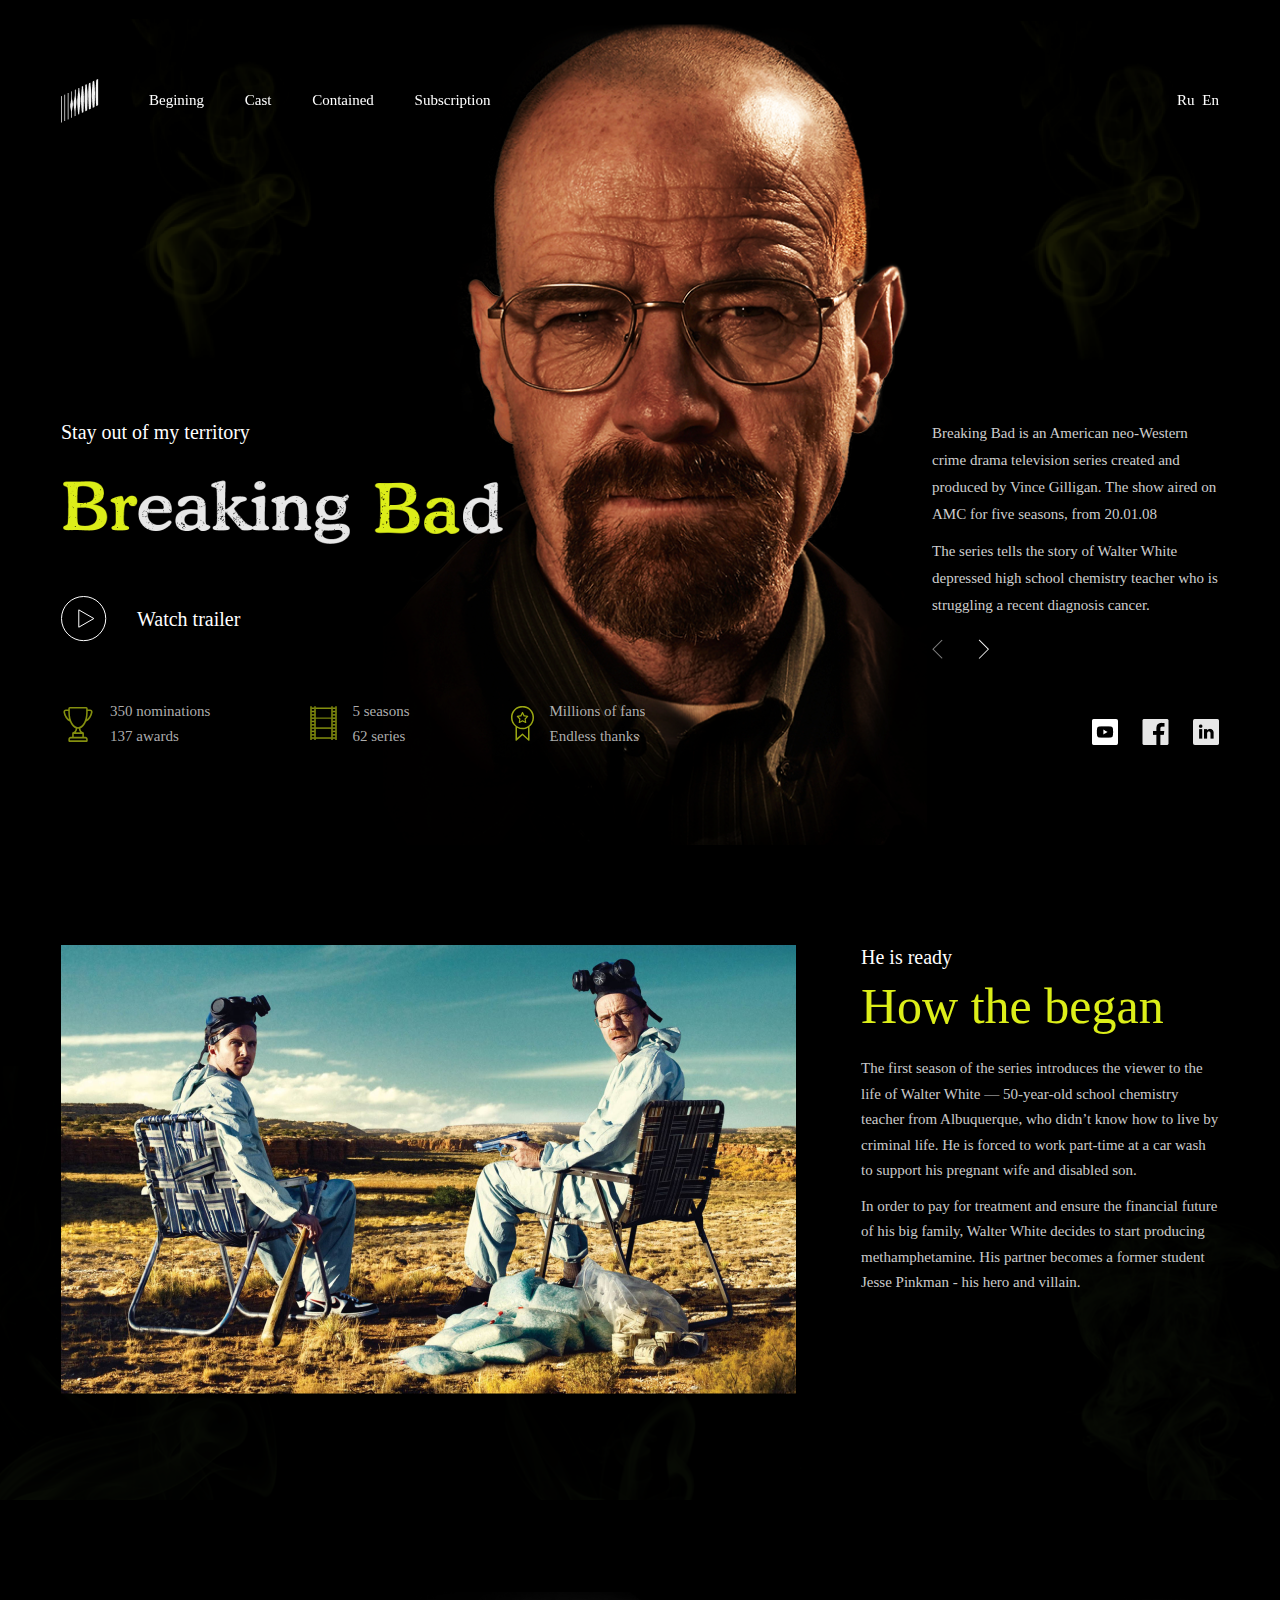
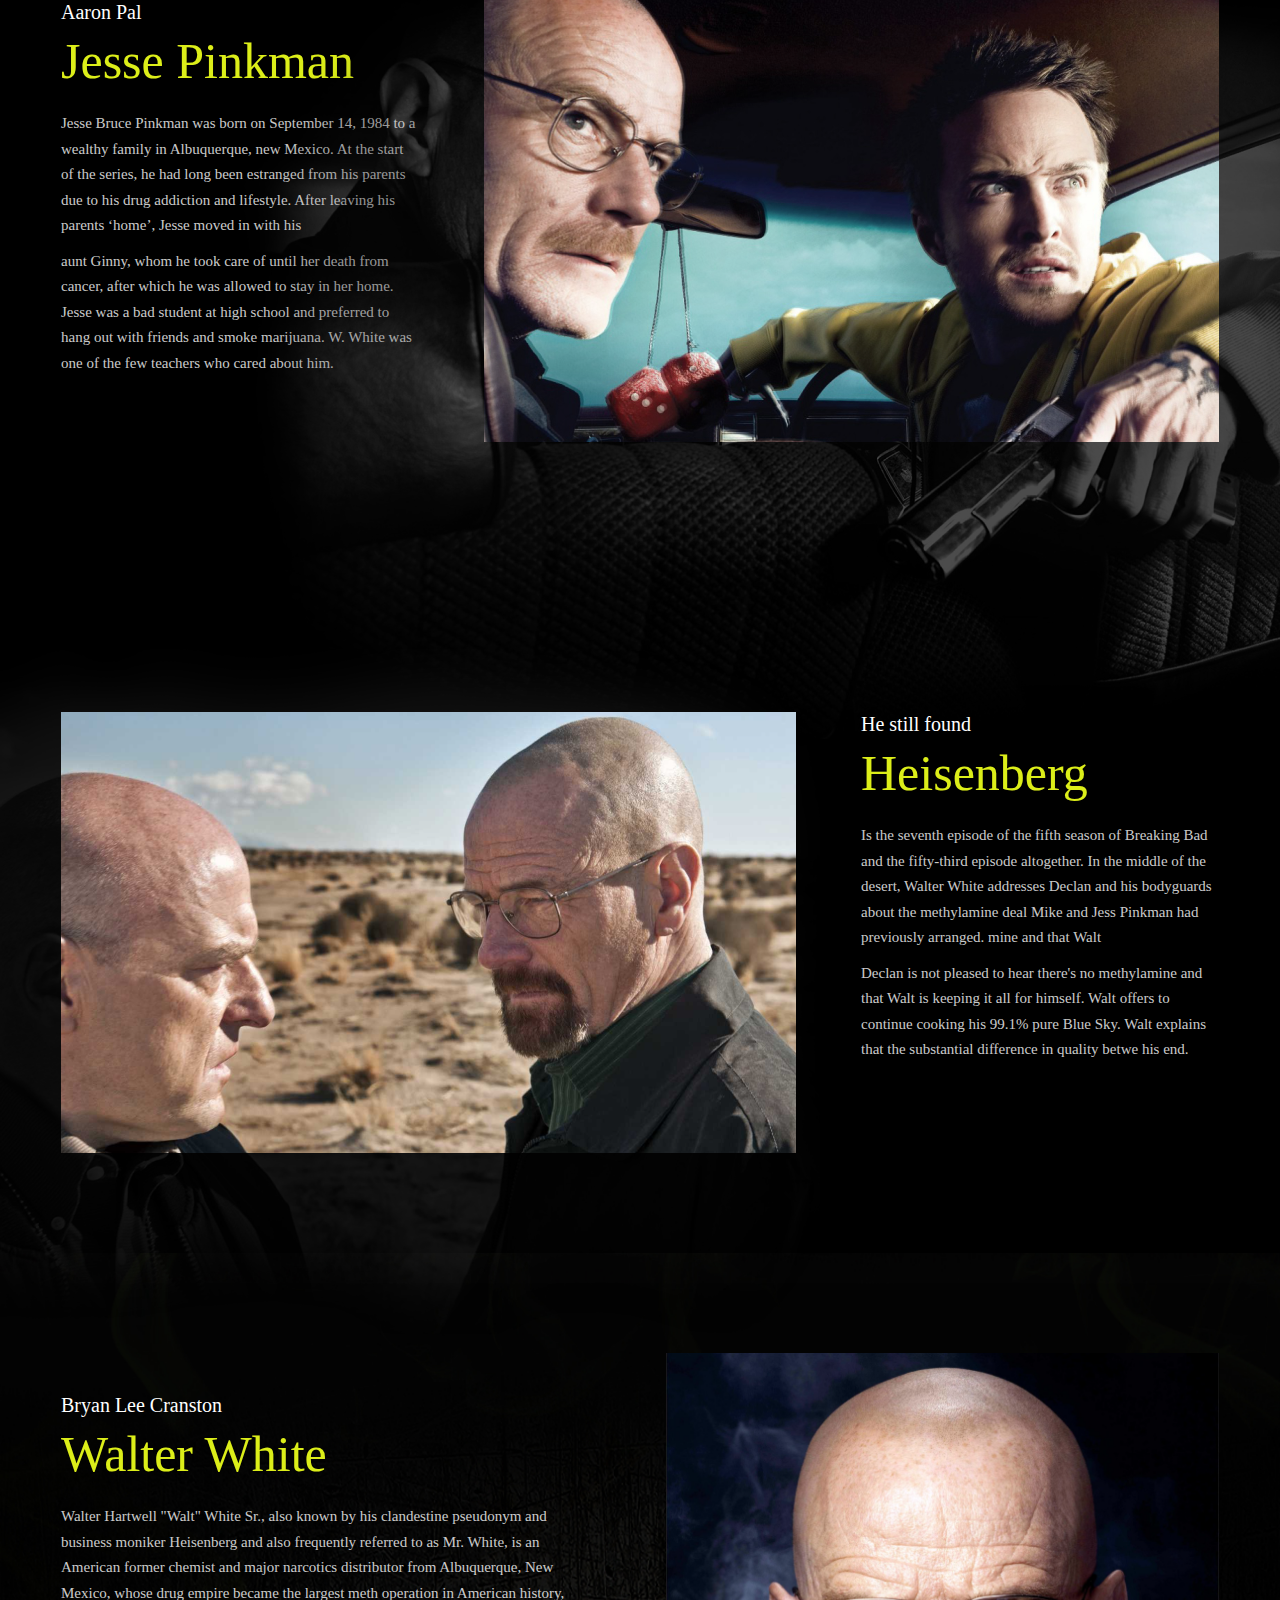
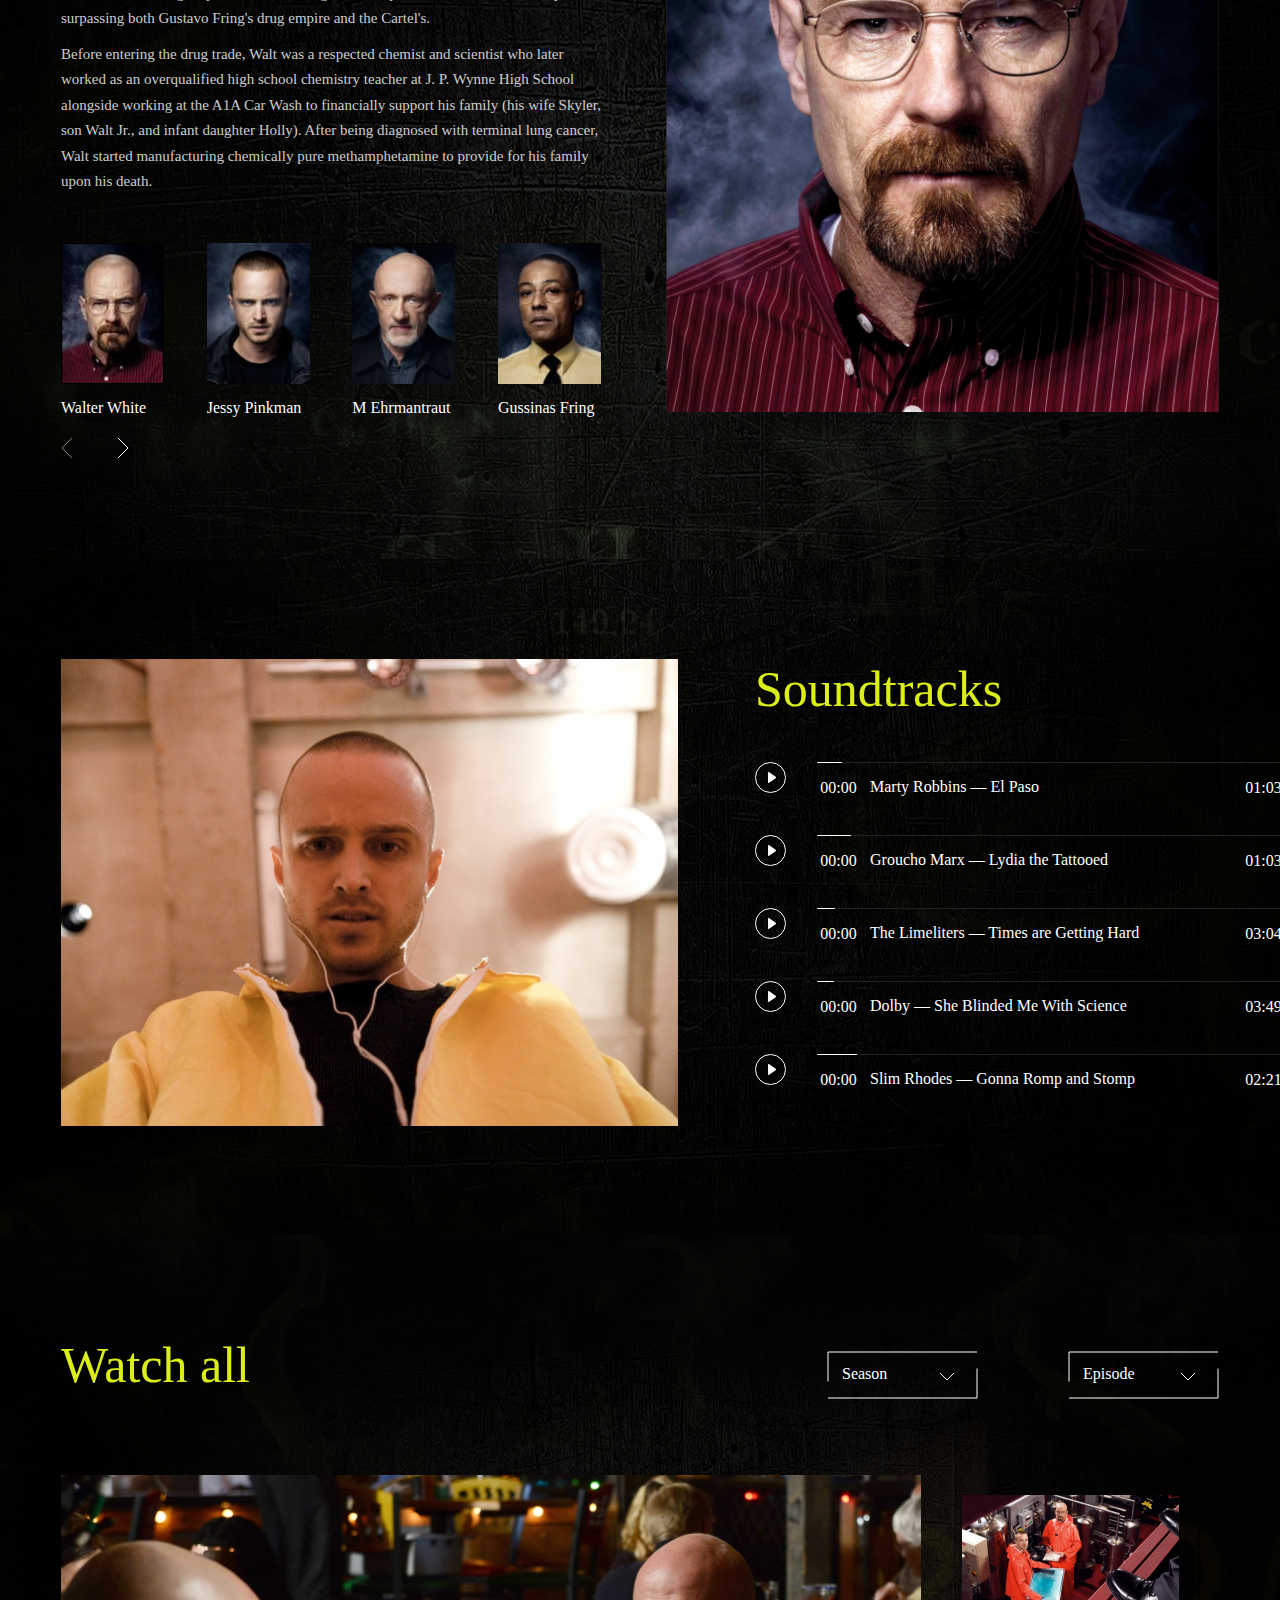
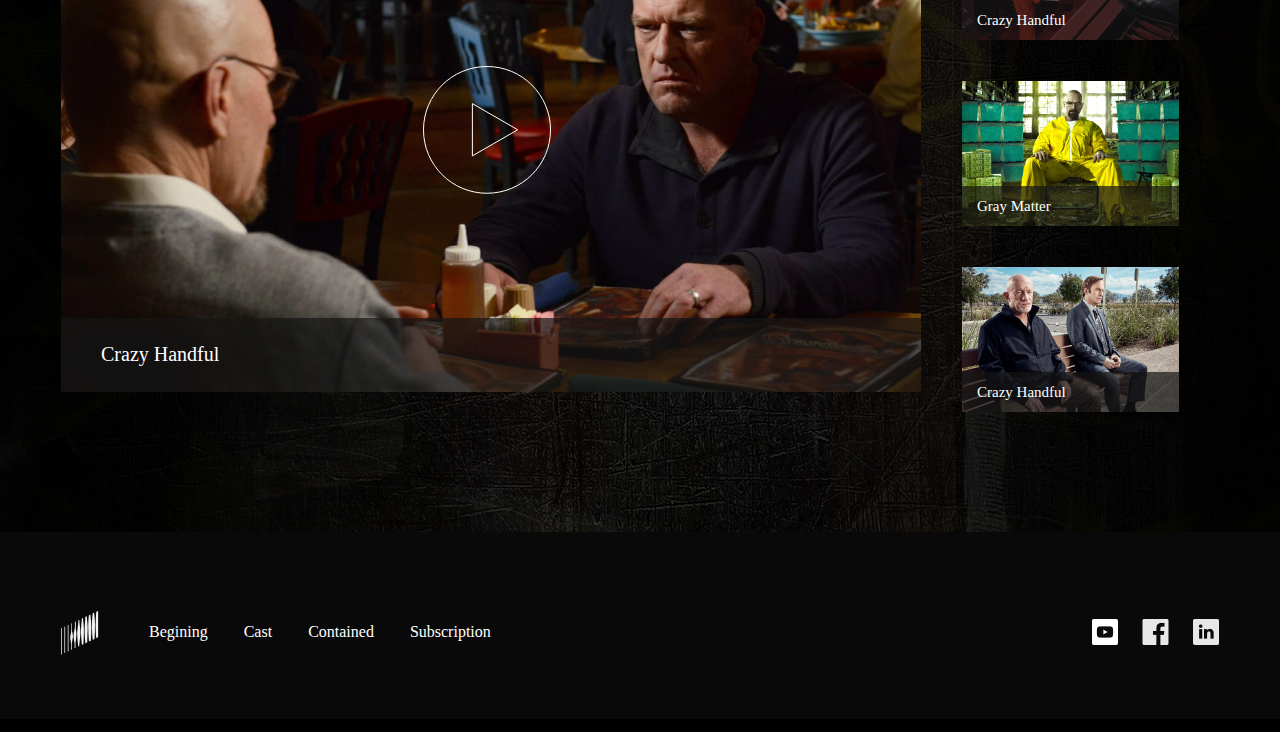
==== commit e4273daf: "add files in docs" ====
--- a/docs/index.html
+++ b/docs/index.html
@@ -332,7 +332,7 @@
       <!-- Section begin -->
       <div id="Begining" class="section-begin">
         <div class="container">
-          <div class="row-section-begin">
+          <div class="row-section-begin row-section">
             <div class="section-begin__left">
               <img src="./img/sections-img/begin.png" alt="Beginning" />
             </div>
@@ -376,7 +376,7 @@
     <!-- Section second -->
     <div id="Jesse" class="section-second">
       <div class="container container-bg">
-        <div class="row-section-second">
+        <div class="row-section-second row-section">
           <div class="section-second__right">
             <img src="./img/sections-img/jesse.png" alt="Jesse Pinkman" />
           </div>
@@ -419,7 +419,7 @@
     <!-- Section-third -->
     <div id="Heisenberg" class="section-third section-second">
       <div class="container container-bg--second">
-        <div class="row-section-third row-section-second">
+        <div class="row-section-third row-section-second row-section">
           <div class="section-third__right">
             <img
               src="./img/sections-img/heisenberg.png"
@@ -470,9 +470,9 @@
     <!--// Section-third -->
 
     <!-- Section-fourth -->
-    <div id="Cast" class="section-fourth section-second">
+    <div id="Cast" class="section-fourth">
       <div class="container">
-        <div class="row-section-fourth row-section-second">
+        <div class="row-section-fourth row-section-second row-section">
           <div data-description='section-fourth--actor' class="section-fourth__right section-fourth__right--walter transition">
             <img
               src="./img/rouls/Bryan Lee Cranston.png"
@@ -848,7 +848,7 @@
     <!-- Section-fifth -->
     <div id="Сontained" class="section-fifth">
       <div class="container">
-        <div class="row-section-fifth">
+        <div class="row-section-fifth row-section">
           <div class="section-fifth__right">
             <img
               src="./img/soundtrack.png"
@@ -927,7 +927,7 @@
     <!--// Section-fifth -->
 
     <!--Section-sixth  -->
-    <div id="Subscription" class="section-sixth display-none">
+    <div id="Subscription" class="section-sixth">
       <div class="container position-z">
         <div class="row-section-sixth navigation">
           <div class="section-sixth__title">
@@ -936,7 +936,7 @@
             </h1>
           </div>
           <div class="section-sixth__right">
-            <div class="section-sixth__right-form">
+            <div class="section-sixth__right-form margin-right">
               <nav class="select-1">
                 <ul>
                   <li class="select-item" data-description='sub-items'><p>Season</p>
@@ -1034,7 +1034,7 @@
         <div class="row-section-sixth">
           <div class="section-sixth__left">
             <div class="section-sixth__left-img">
-              <img src="./img/series/сrazy_рandful.png" alt="Crazy Handful" />
+              <img class='begin-img' src="./img/series/сrazy_рandful.png" alt="Crazy Handful" />
             </div>
             <div class="section-sixth__left-subtitle">
               <div class="section-sixth__left-text">Crazy Handful</div>
@@ -1042,7 +1042,7 @@
           </div>
           <div class="section-sixth__left display-none">
             <div class="section-sixth__left-img">
-              <img src="./img/series/gray-matter.png" alt="Gray Matter" />
+              <img class='begin-img' src="./img/series/gray-matter.png" alt="Gray Matter" />
             </div>
             <div class="section-sixth__left-subtitle">
               <div class="section-sixth__left-text">Gray Matter</div>
@@ -1050,7 +1050,7 @@
           </div>
           <div class="section-sixth__left display-none">
             <div class="section-sixth__left-img">
-              <img src="./img/series/br-bad.png" alt="Breaking Bad" />
+              <img class='begin-img' src="./img/series/br-bad.png" alt="Breaking Bad" />
             </div>
             <div class="section-sixth__left-subtitle">
               <div class="section-sixth__left-text">Breaking Bad</div>
@@ -1058,7 +1058,7 @@
           </div>
           <div class="section-sixth__left display-none">
             <div class="section-sixth__left-img">
-              <img src="./img/series/cancer-man.png" alt="Cancer Man" />
+              <img class='begin-img' src="./img/series/cancer-man.png" alt="Cancer Man" />
             </div>
             <div class="section-sixth__left-subtitle">
               <div class="section-sixth__left-text">Cancer Man</div>
@@ -1148,7 +1148,7 @@
 
 
     <!-- Footer -->
-    <div class="footer display-none">
+    <div class="footer">
       <div class="container">
         <div class="footer-row">
           <div class="footer__left">
--- a/docs/css/main.css
+++ b/docs/css/main.css
@@ -61,6 +61,9 @@
     font-size: 15px;
   }
 }
+.row-section {
+  column-gap: 65px;
+}
 .img-adaptive,
 .text-adaptive {
   display: block;
@@ -82,14 +85,8 @@
 .acent-color {
   color: #DCEE19;
 }
-.section-begin {
-  height: 800px;
-  padding-top: 50px;
-}
-@media (min-width: 1200px) {
-  .section-begin {
-    padding-top: 100px;
-  }
+.margin-right {
+  margin-right: 90px;
 }
 .row-section-begin {
   display: flex;
@@ -126,11 +123,6 @@
     padding-bottom: 0;
   }
 }
-@media (min-width: 769px) {
-  .section-begin__right {
-    margin-left: 55px;
-  }
-}
 .begin-img {
   display: block;
   max-width: 100%;
@@ -138,23 +130,12 @@
 }
 /*------Section second - Jesse-----------*/
 .section-second {
-  height: 680px;
-  padding-top: 100px;
-  position: relative;
-}
-@media (min-width: 450px) {
-  .section-second {
-    height: 900px;
-  }
+  padding-top: 70px;
+  position: relative;
 }
 @media (min-width: 768px) {
   .section-second {
-    height: 600px;
-  }
-}
-@media (min-width: 1200px) {
-  .section-second {
-    height: 800px;
+    padding-top: 0;
   }
 }
 .row-section-second {
@@ -173,7 +154,6 @@
 @media (min-width: 1200px) {
   .section-second__right {
     display: block;
-    margin-left: 30px;
     position: relative;
   }
   .section-second__right:before {
@@ -194,7 +174,6 @@
   .section-second__right-medium {
     display: block;
     margin-bottom: 40px;
-    margin-left: 30px;
     position: relative;
   }
   .section-second__right-medium:before {
@@ -220,7 +199,6 @@
   .section-second__right-small {
     display: block;
     margin-bottom: 40px;
-    margin-left: 30px;
     position: relative;
   }
   .section-second__right-small:before {
@@ -255,7 +233,7 @@
 /*------Section second - Jesse-----------*/
 /*------Section third - Heisenberg-----------*/
 .section-third {
-  padding-top: 100px;
+  padding-top: 70px;
 }
 @media (min-width: 768px) {
   .row-section-third {
@@ -335,11 +313,10 @@
 /*------Section third - Heisenberg-----------*/
 /*------Casts-----------*/
 .section-fourth {
-  height: 800px;
-  padding-top: 75px;
   background-image: url(../img/bg/bg-4.jpg);
   background-repeat: no-repeat;
   background-position: center;
+  background-size: cover;
 }
 .row-section-fourth {
   display: flex;
@@ -354,11 +331,6 @@
 .section-fourth__right {
   margin-left: 0px;
   position: relative;
-}
-@media (min-width: 769px) {
-  .section-fourth__right {
-    margin-left: 30px;
-  }
 }
 .section-four__miniatures-arrow--left {
   display: block;
@@ -487,17 +459,11 @@
 /*------ End Casts-----------*/
 /*------Soundtrack-----------*/
 .section-fifth {
-  padding-top: 365px;
   position: relative;
   background-image: url(../img/bg/bg-5.jpg);
   background-repeat: no-repeat;
   background-position: center;
 }
-@media (min-width: 769px) {
-  .section-fifth {
-    padding-top: 177px;
-  }
-}
 .row-section-fifth {
   display: flex;
   justify-content: space-between;
@@ -506,14 +472,6 @@
 @media (min-width: 769px) {
   .row-section-fifth {
     flex-direction: row;
-  }
-}
-.section-fifth__left {
-  margin-left: 0;
-}
-@media (min-width: 769px) {
-  .section-fifth__left {
-    margin-left: 30px;
   }
 }
 .section-fifth__right {
@@ -560,23 +518,22 @@
 /*------Watch all-----------*/
 .section-sixth {
   position: relative;
-  height: 800px;
-  padding-top: 107px;
   background-image: url(../img/bg/bg-6.jpg);
   background-repeat: no-repeat;
   background-position: center;
+  background-size: cover;
 }
 .row-section-sixth {
   position: relative;
-  display: flex;
-  justify-content: space-between;
-  flex-direction: column;
-  align-items: center;
-  margin-bottom: 60px;
+  display: block;
 }
 @media (min-width: 769px) {
   .row-section-sixth {
+    display: flex;
+    justify-content: space-between;
     flex-direction: row;
+    align-items: center;
+    margin-bottom: 60px;
   }
 }
 .row-section-sixth:last-child {
@@ -584,7 +541,14 @@
 }
 .section-sixth__right {
   display: flex;
-  justify-content: flex-end;
+  margin-bottom: 40px;
+  justify-content: flex-start;
+}
+@media (min-width: 769px) {
+  .section-sixth__right {
+    justify-content: flex-end;
+    margin-bottom: 0;
+  }
 }
 .section-sixth__left-img {
   position: relative;
@@ -598,6 +562,44 @@
   height: 128px;
   right: 43%;
   top: 37%;
+}
+.section-sixth__left {
+  position: relative;
+  margin-bottom: 40px;
+}
+.section-sixth__left-subtitle {
+  position: absolute;
+  background: rgba(22, 21, 21, 0.7);
+  width: 100%;
+  height: 15%;
+  right: 0;
+  bottom: 0;
+  font-size: 20px;
+}
+.section-sixth__left-text {
+  padding-left: 40px;
+  padding-top: 25px;
+}
+.section-sixth__right-wrap {
+  position: relative;
+  margin-right: 40px;
+  margin-bottom: 41px;
+}
+.section-sixth__right-wrap:last-child {
+  margin-bottom: 0;
+}
+.section-sixth__right-subtitle {
+  position: absolute;
+  background: rgba(22, 21, 21, 0.7);
+  width: 100%;
+  height: 40px;
+  right: 0;
+  bottom: 0;
+  font-size: 15px;
+}
+.section-sixth__right-text {
+  padding-left: 15px;
+  padding-top: 12px;
 }
 .section-sixth__left {
   position: relative;
@@ -611,53 +613,13 @@
   bottom: 0;
   font-size: 20px;
 }
-.section-sixth__left-text {
-  padding-left: 40px;
-  padding-top: 25px;
-}
-.section-sixth__right-form {
-  margin-left: 90px;
-}
-.section-sixth__right-wrap {
-  position: relative;
-  margin-right: 40px;
-  margin-bottom: 41px;
-}
-.section-sixth__right-wrap:last-child {
-  margin-bottom: 0;
-}
-.section-sixth__right-subtitle {
-  position: absolute;
-  background: rgba(22, 21, 21, 0.7);
-  width: 100%;
-  height: 40px;
-  right: 0;
-  bottom: 0;
-  font-size: 15px;
-}
-.section-sixth__right-text {
-  padding-left: 15px;
-  padding-top: 12px;
-}
-.section-sixth__left {
-  position: relative;
-}
-.section-sixth__left-subtitle {
-  position: absolute;
-  background: rgba(22, 21, 21, 0.7);
-  width: 100%;
-  height: 74px;
-  right: 0;
-  bottom: 0;
-  font-size: 20px;
-}
 .section-sixth__right-series {
   display: flex;
   justify-content: space-between;
   flex-direction: row;
   align-items: center;
   max-height: 517px;
-  max-width: 400px;
+  max-width: 100%;
   overflow-x: auto;
   overflow-y: hidden;
 }
@@ -704,7 +666,7 @@
 }
 .sub-items li,
 .select-2__sub-items li {
-  padding: 10px 73px 10px 13px;
+  padding: 10px 67px 10px 13px;
   border: 1px solid #ddd;
 }
 .sub-items li a:hover,
@@ -738,7 +700,7 @@
 }
 @media (min-width: 1200px) {
   .header {
-    height: 1600px;
+    height: 1500px;
     background-image: url(../img/bg/bg-1.jpg);
     background-repeat: no-repeat;
     background-position: center;
@@ -773,12 +735,12 @@
   max-width: 1218px;
   margin-left: auto;
   margin-right: auto;
-  padding: 0 15px;
+  padding: 70px 15px;
   height: 100%;
 }
 @media (min-width: 768px) {
   .container {
-    padding: 0 30px;
+    padding: 100px 30px;
   }
 }
 .container-bg {
@@ -1099,24 +1061,6 @@
 }
 /*------------- End Middle head ---------------*/
 /*---------- Footer head -------------*/
-.footer-panel {
-  padding-bottom: 40px;
-}
-@media (min-width: 667px) {
-  .footer-panel {
-    padding-bottom: 55px;
-  }
-}
-@media (min-width: 998px) {
-  .footer-panel {
-    padding-bottom: 205px;
-  }
-}
-@media (min-width: 1200px) {
-  .footer-panel {
-    padding-bottom: 135px;
-  }
-}
 .row-footer-panel {
   display: none;
 }
@@ -1207,7 +1151,6 @@
   width: 100%;
   height: 187px;
   background: rgba(12, 11, 11, 0.8);
-  margin-top: 85px;
 }
 .footer-row {
   display: flex;
@@ -1221,12 +1164,12 @@
   align-items: center;
 }
 .footer__left-menu {
-  font-size: 20px;
+  font-size: 16px;
   line-height: 24px;
   margin-right: 50px;
 }
 .footer__left-menu ul li {
-  margin-right: 46px;
+  margin-right: 32px;
 }
 .footer__left-menu:last-child {
   margin-right: 0;
--- a/docs/assets/audioplayer.css
+++ b/docs/assets/audioplayer.css
@@ -9,7 +9,7 @@
 		}
 		#wrapper
 		{
-			width: 13em;
+			width: 29em;
 			padding: 0;
 			/* height: 8.75em; 140 */
 			/* position: absolute;
@@ -17,12 +17,6 @@
 			left: 50%; */
 			/* margin: -4.375em 0 0 -15em; 70 240 */
 		}
-
-		@media (min-width: 769px) {
-			#wrapper {
-				width: 28em;
-			}
-		  }
 
 			h1,
 			h1 a,
